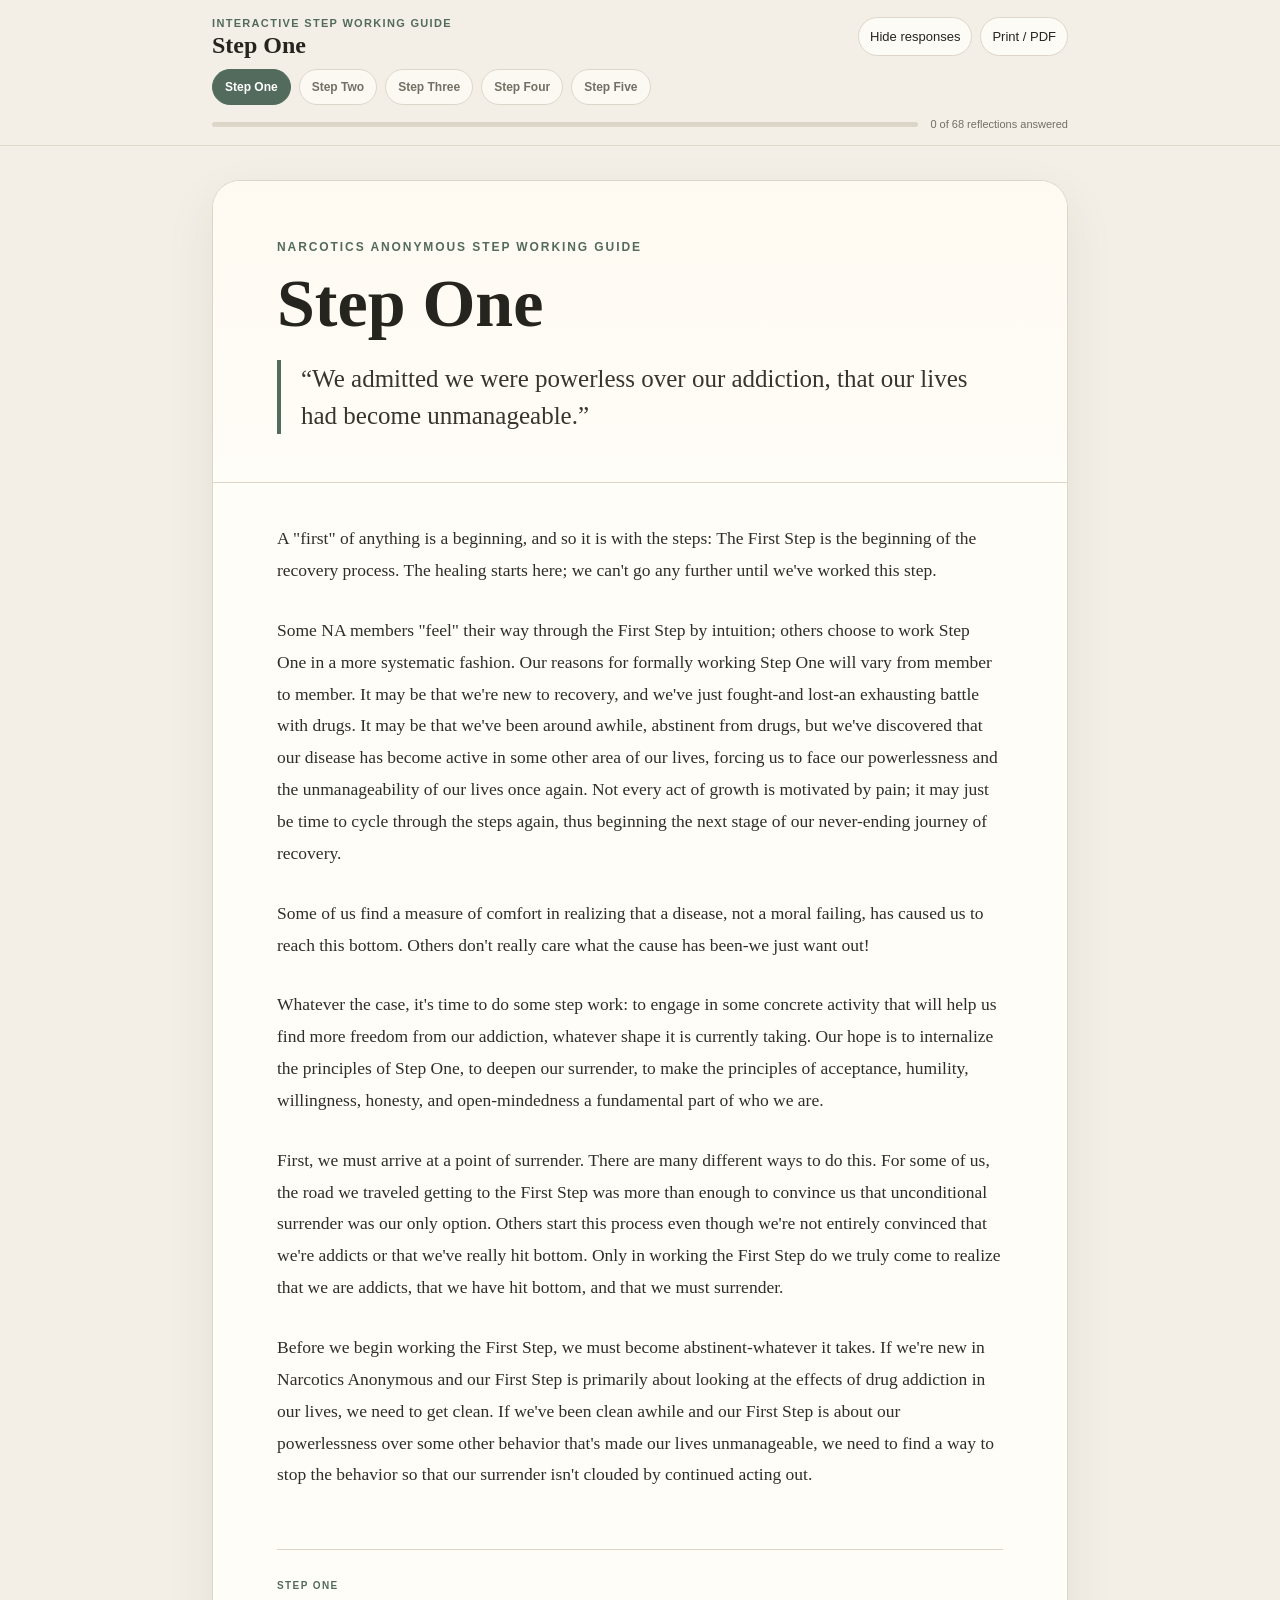
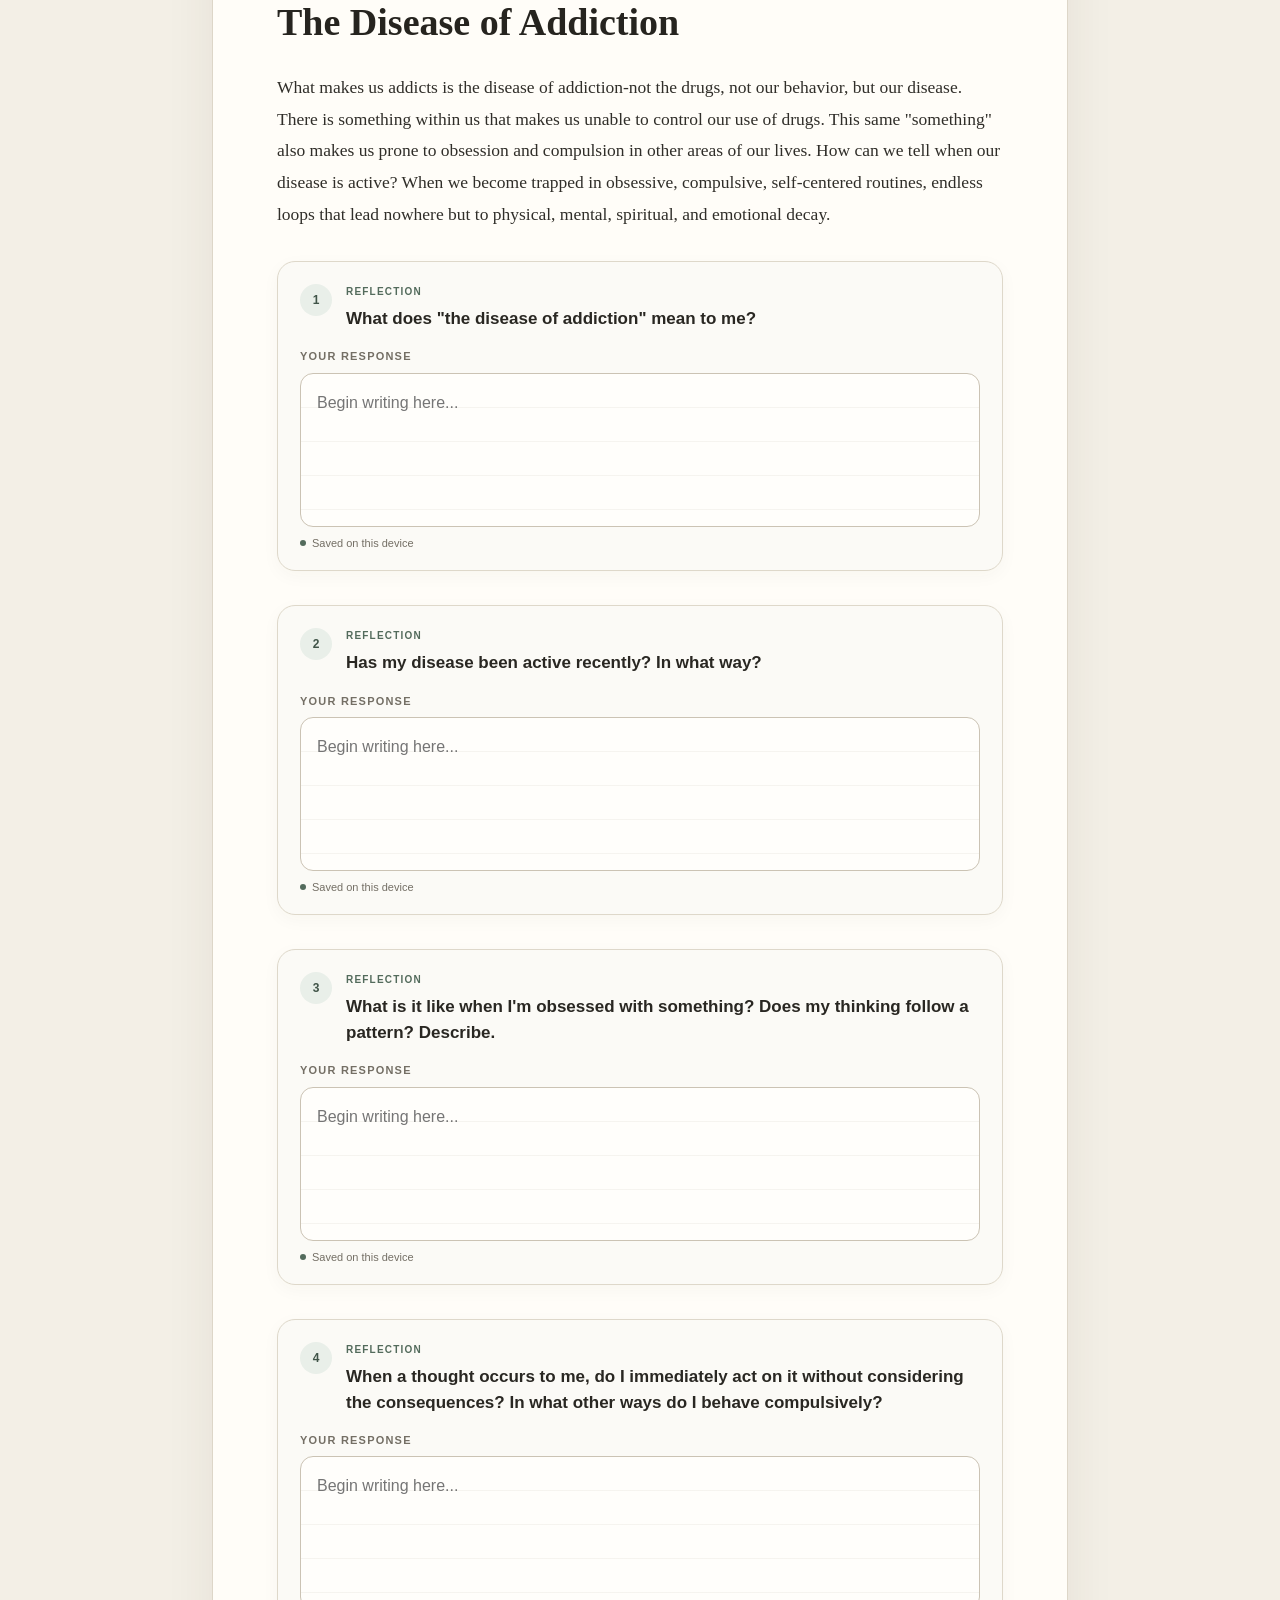
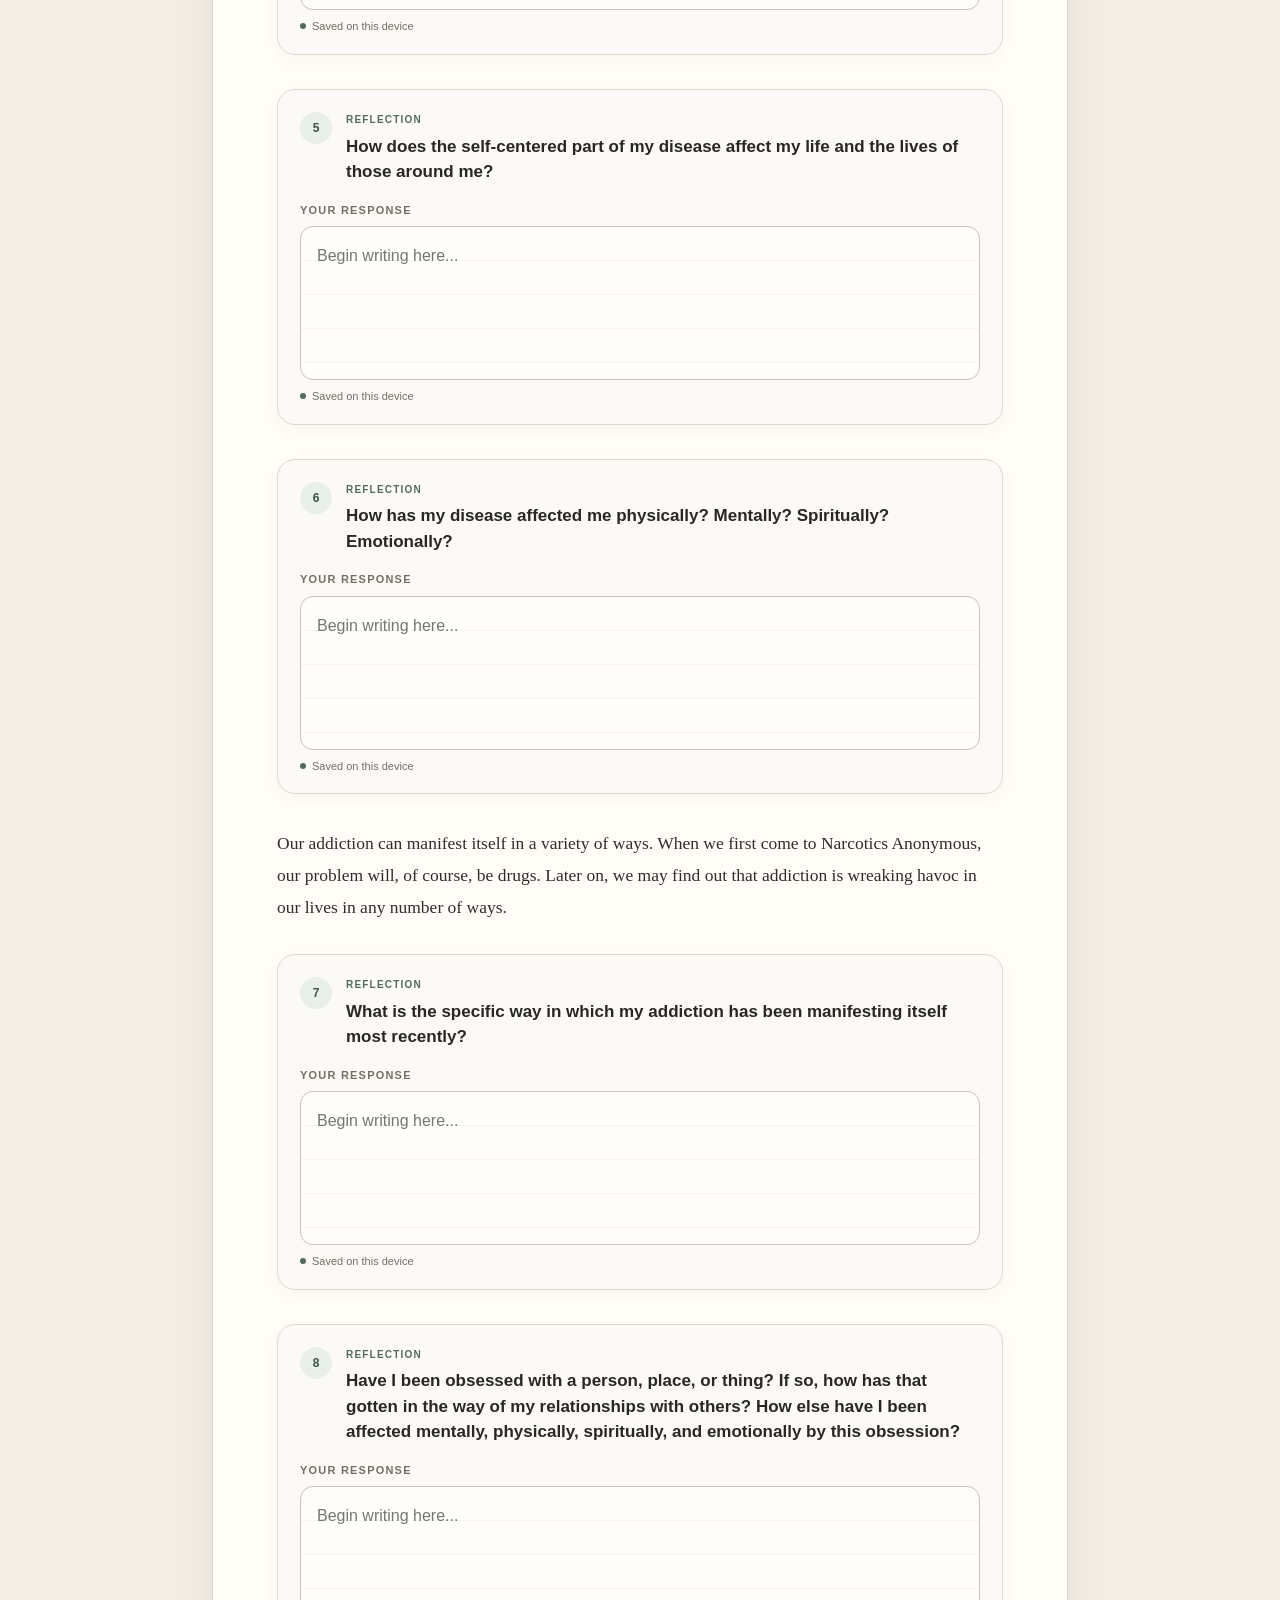
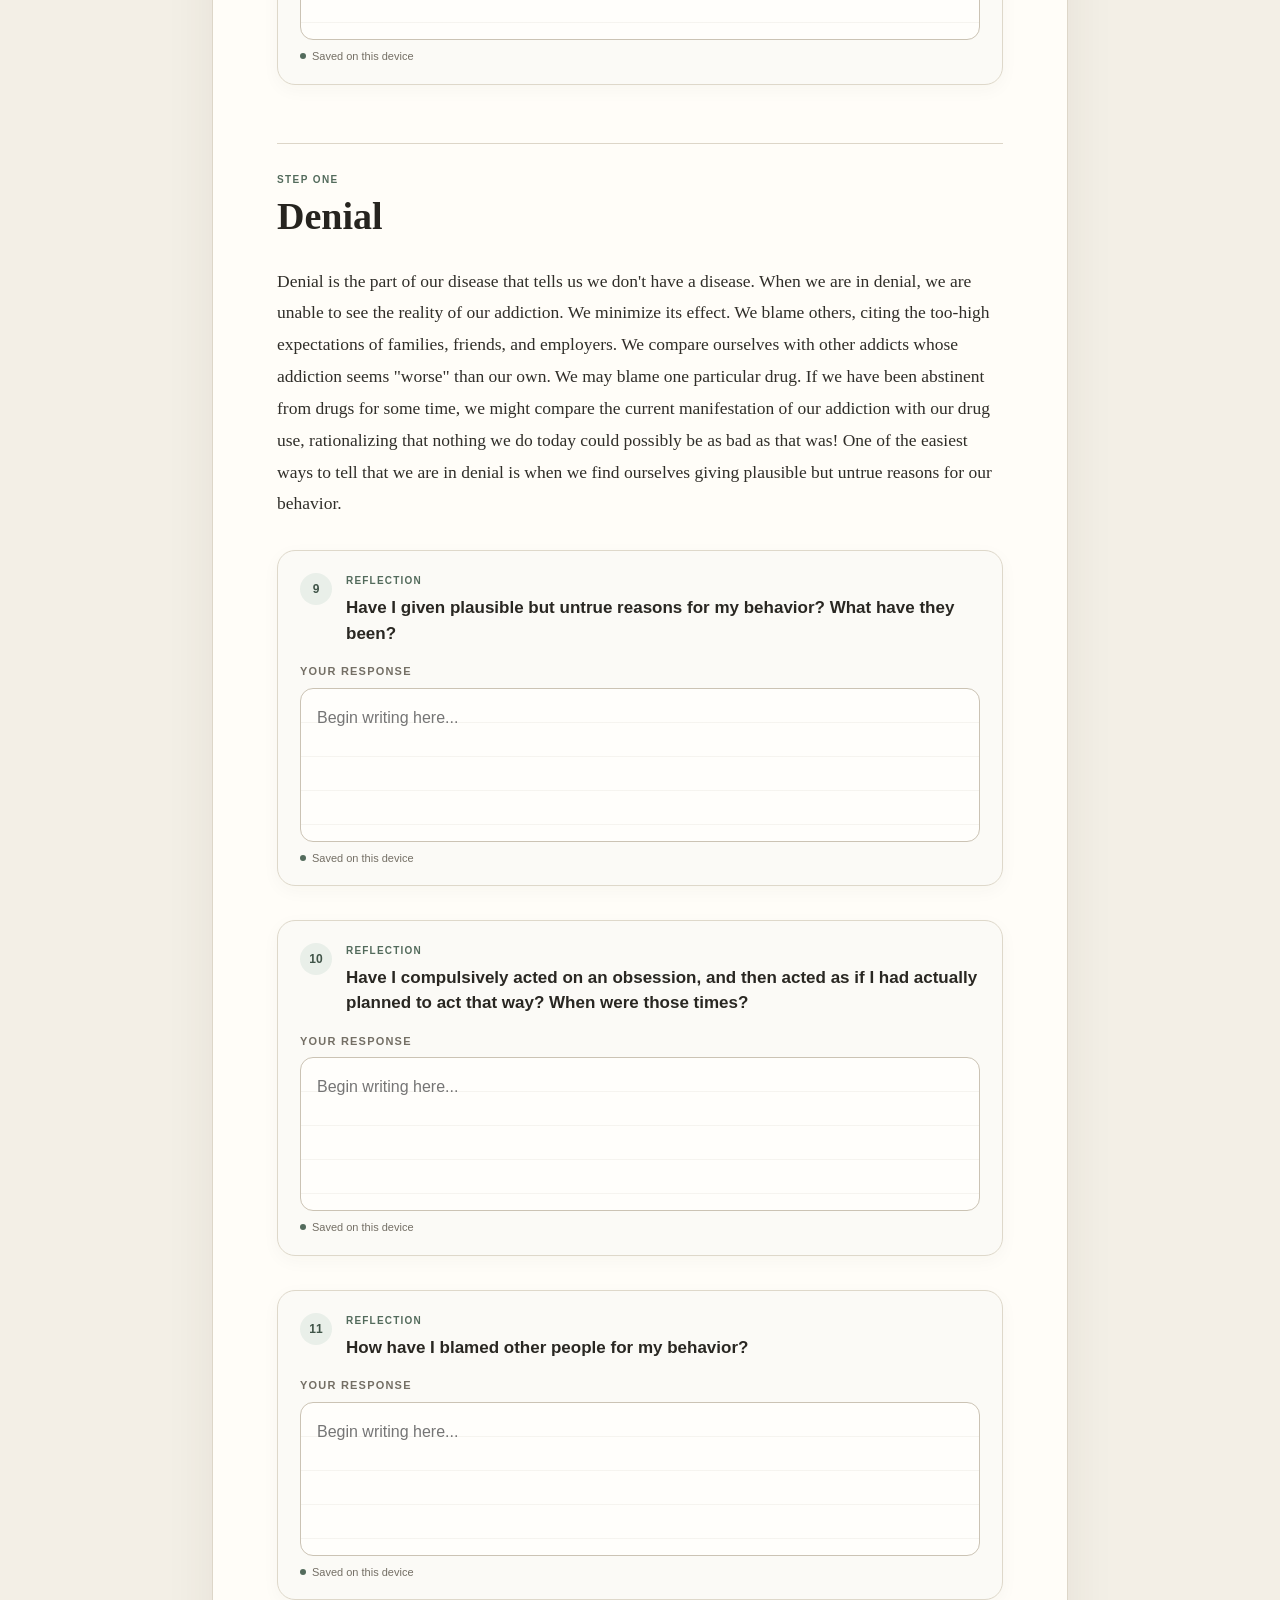
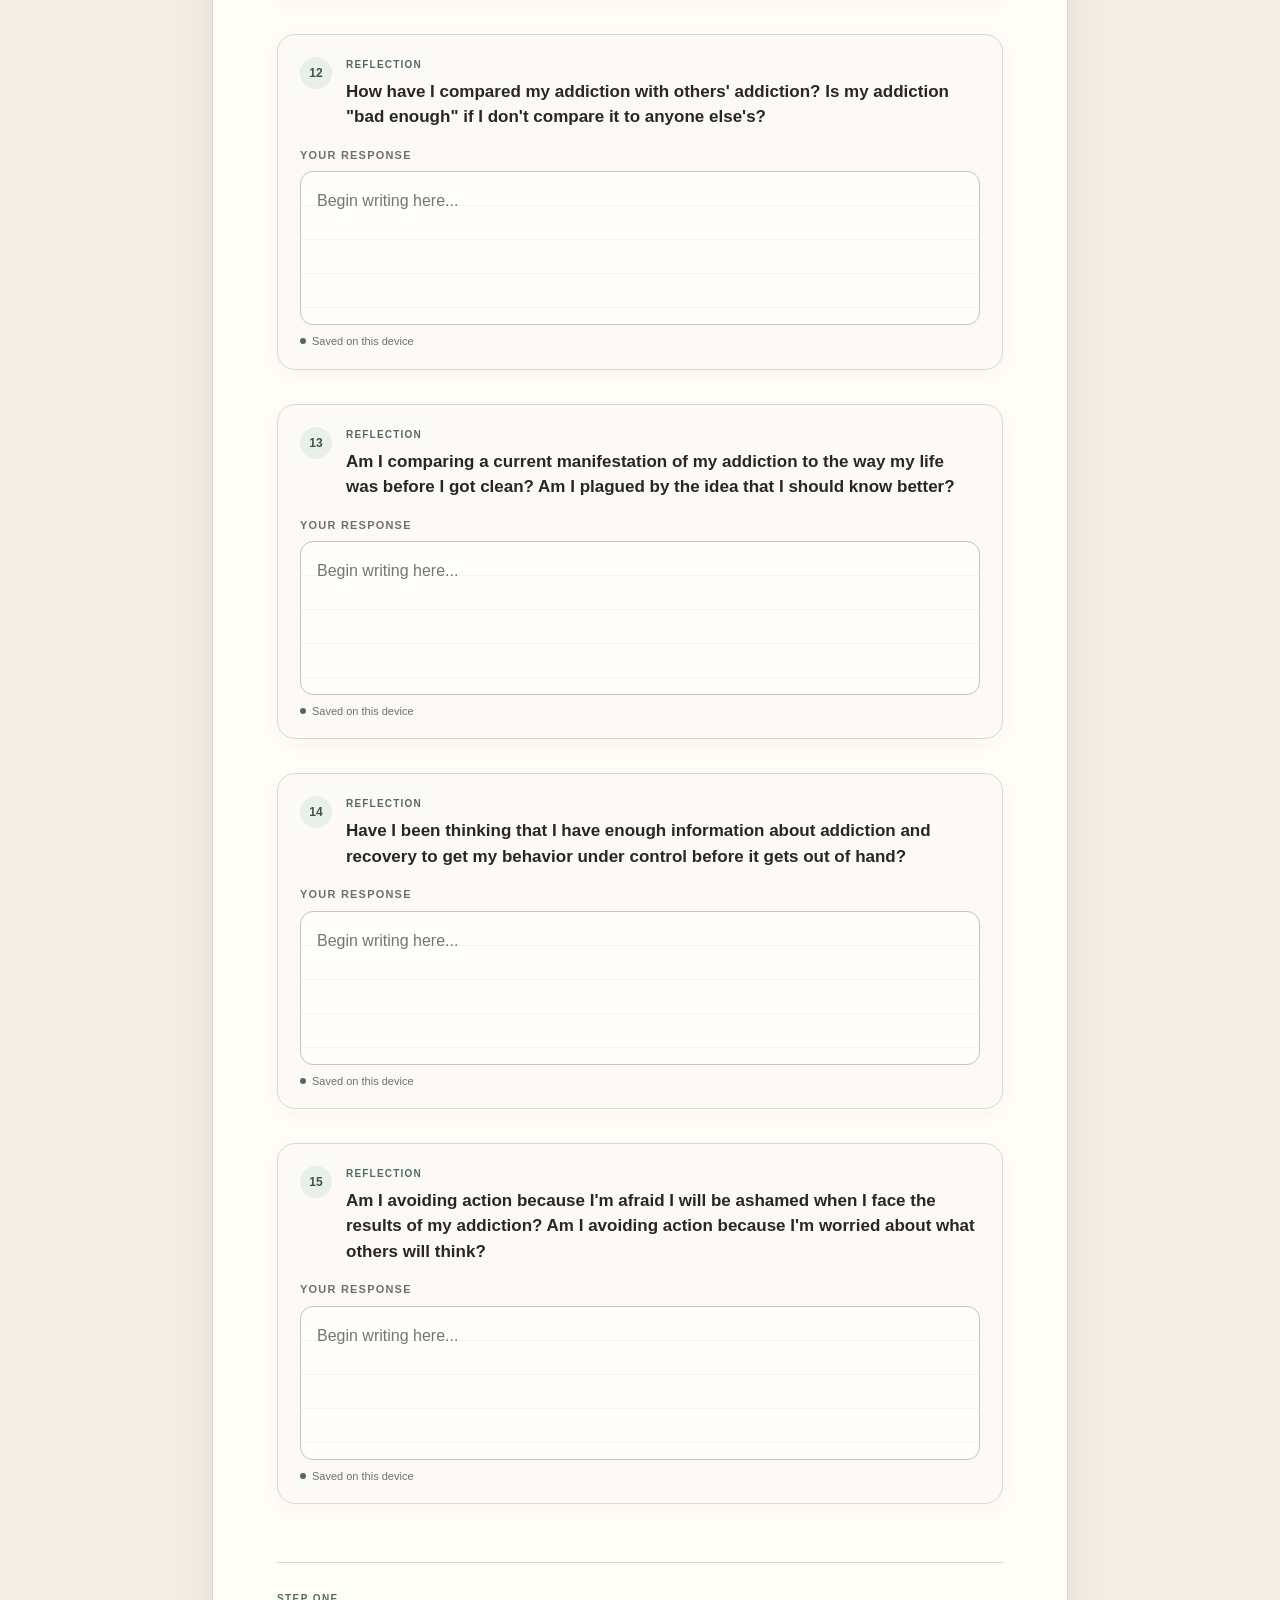
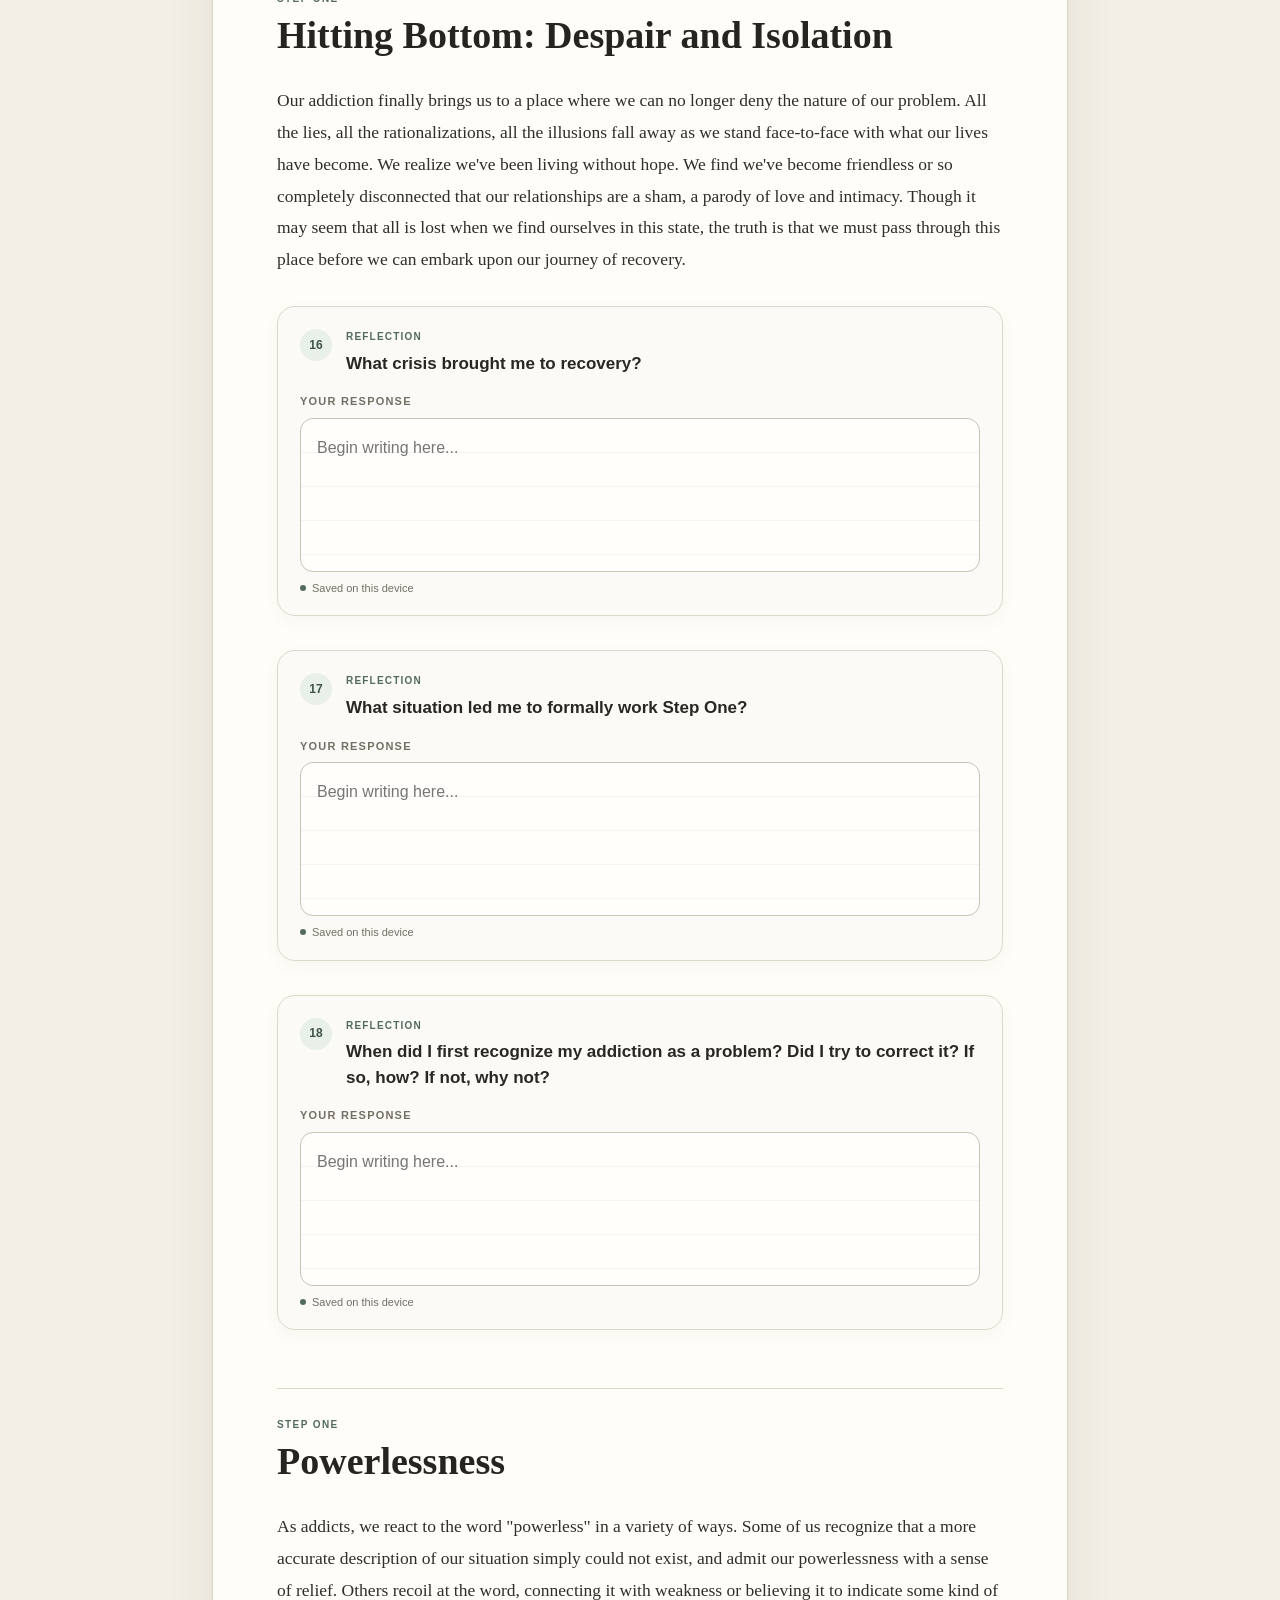
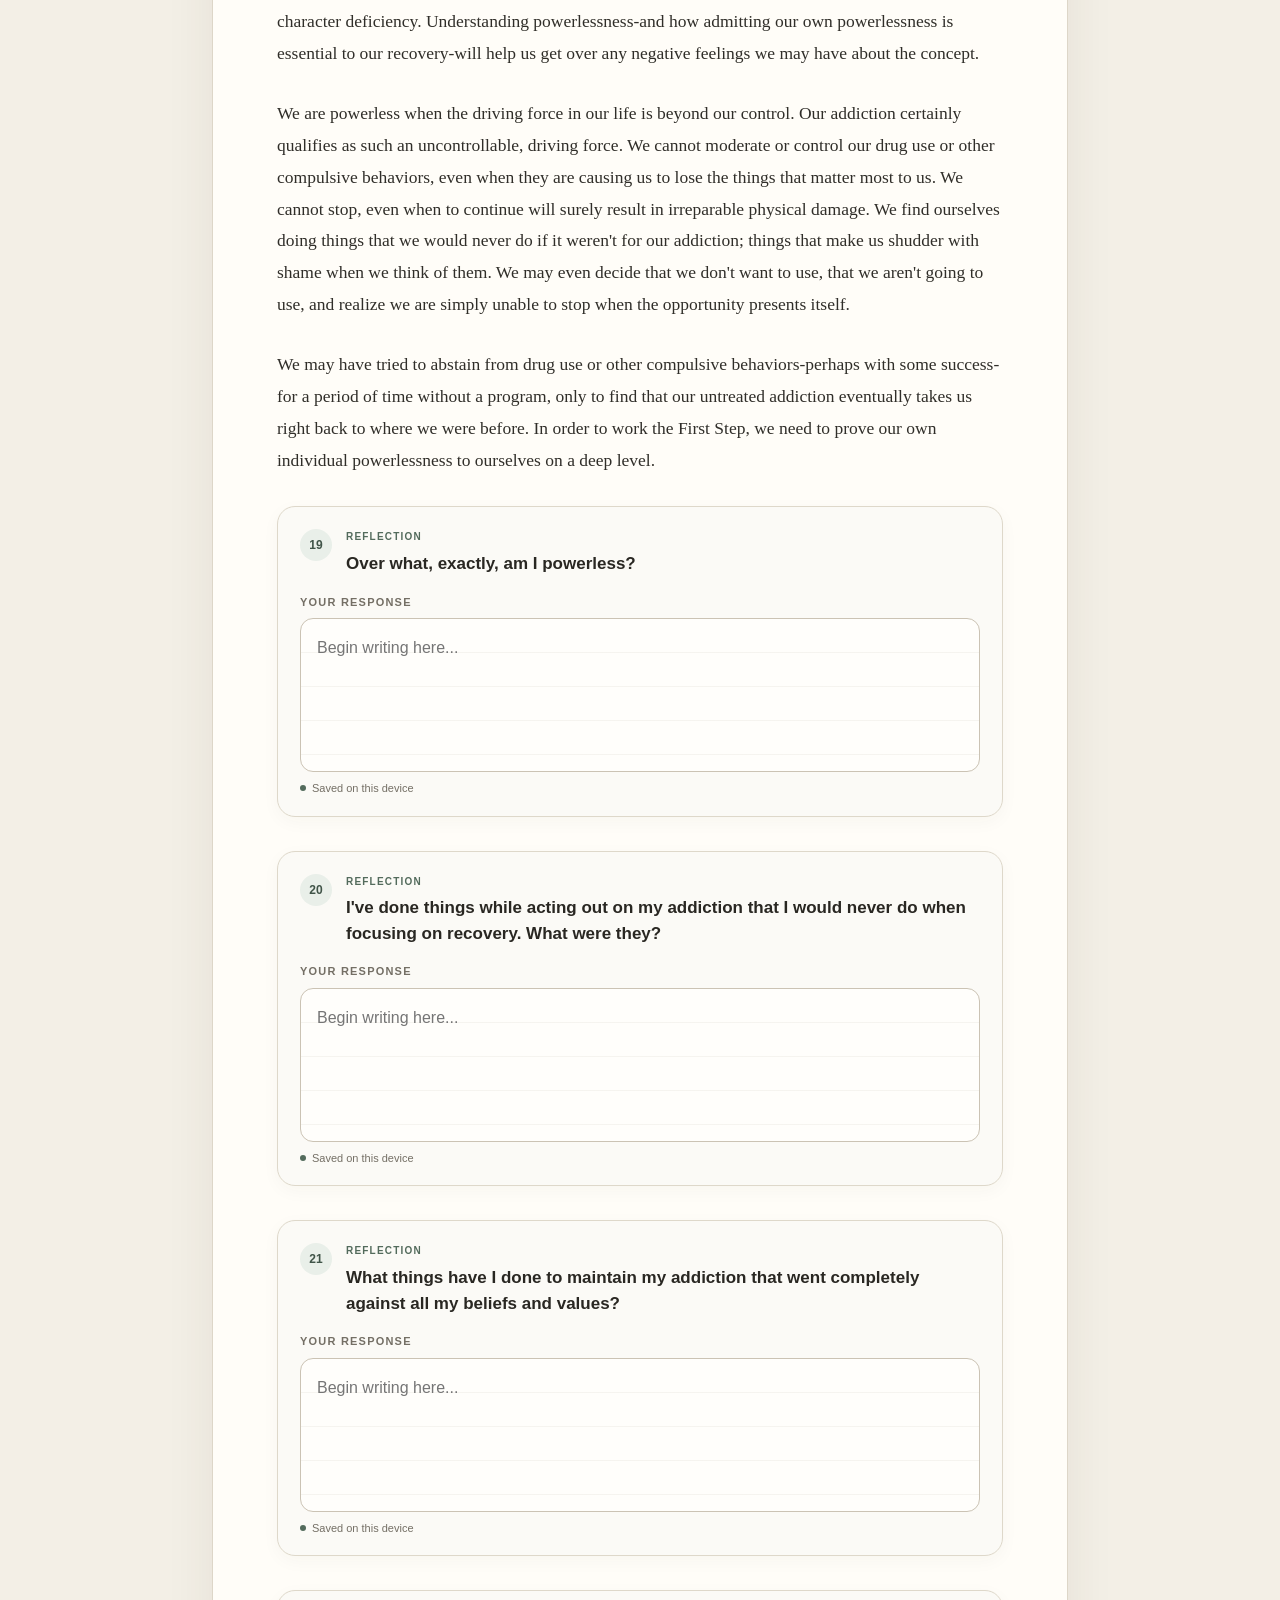
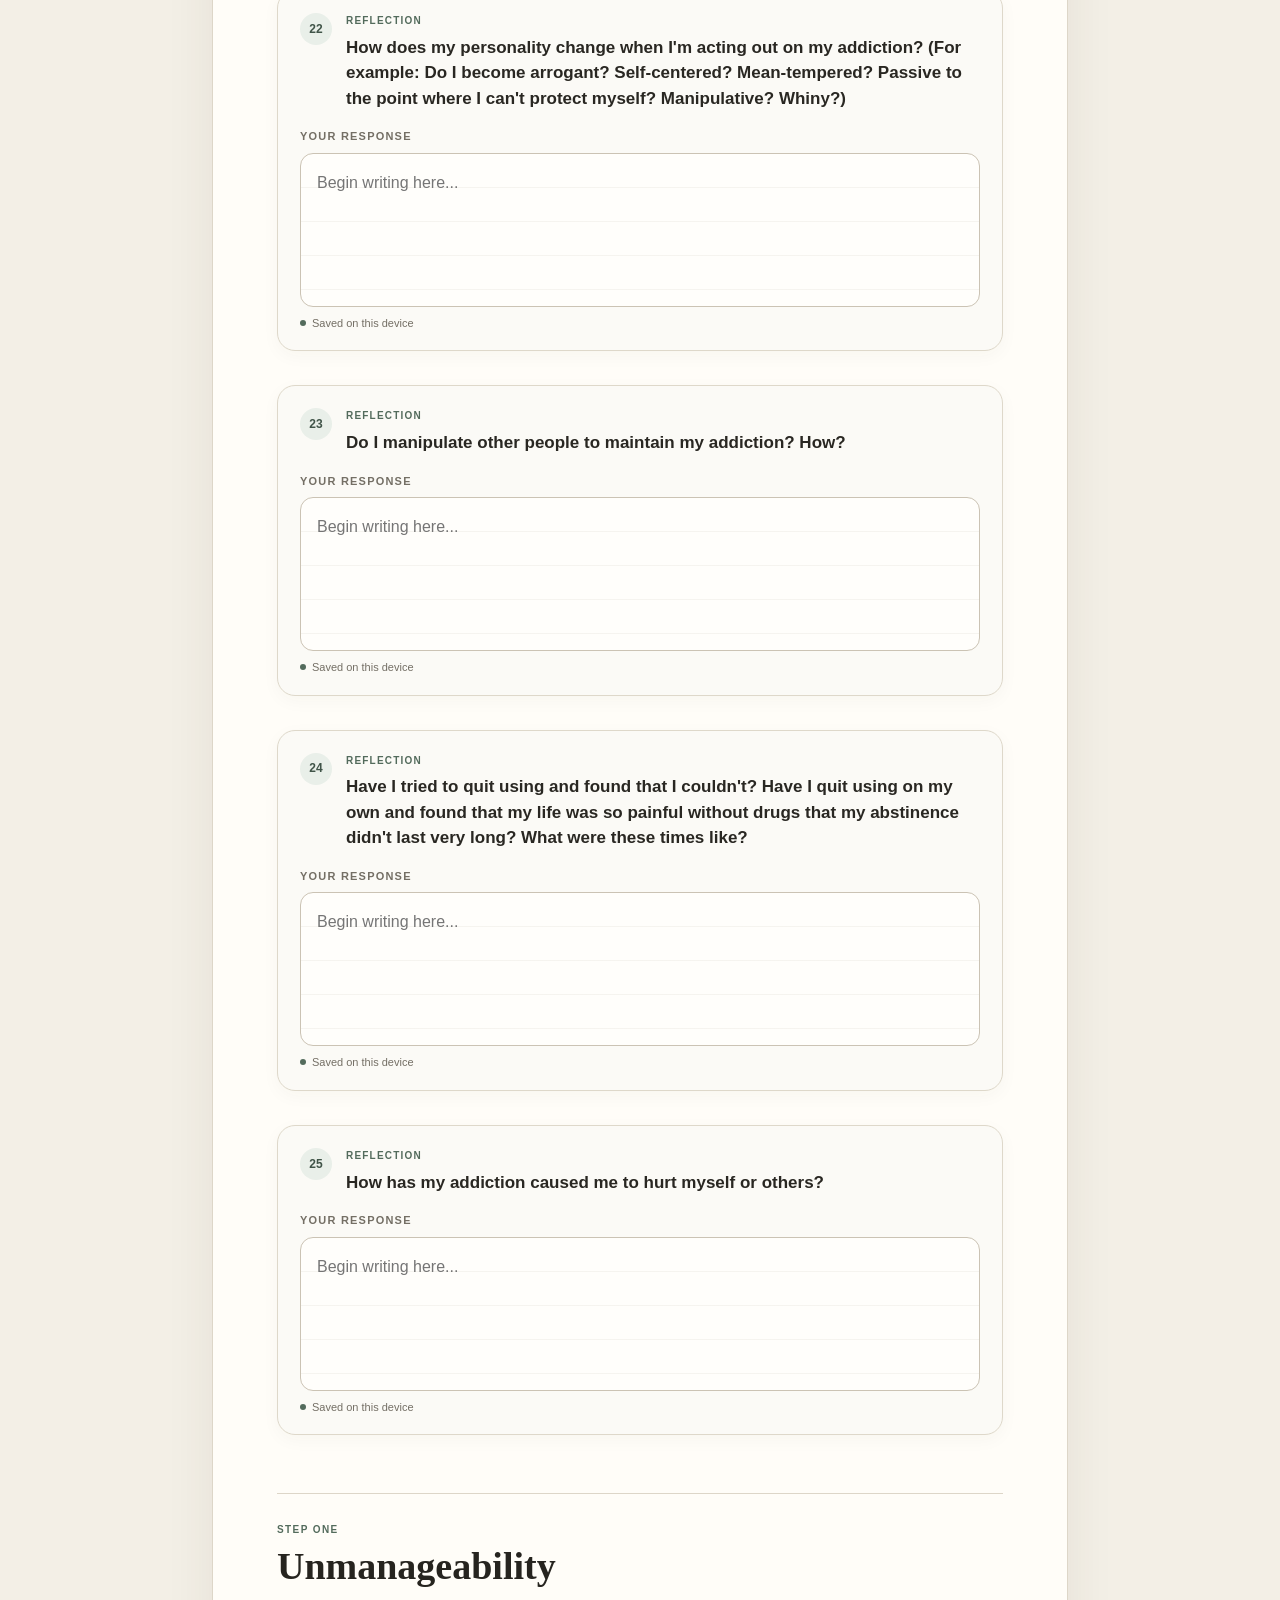
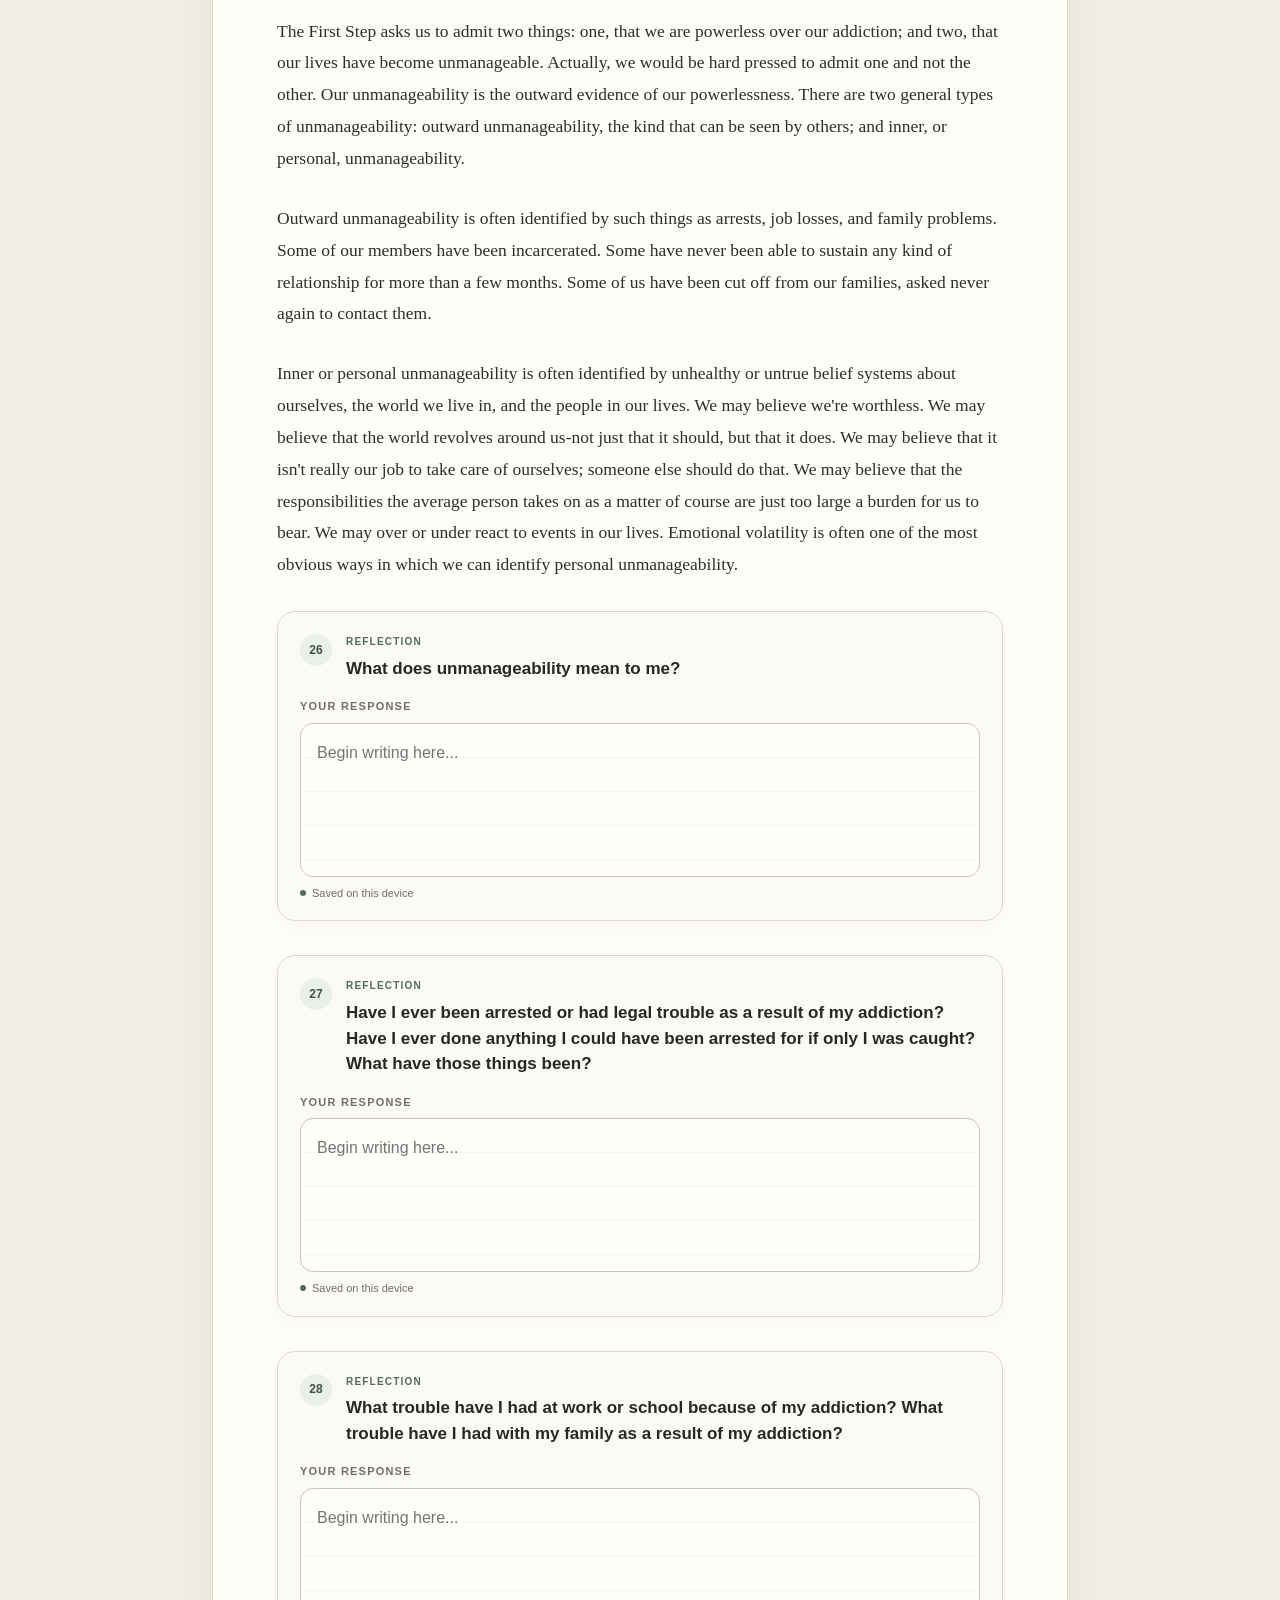
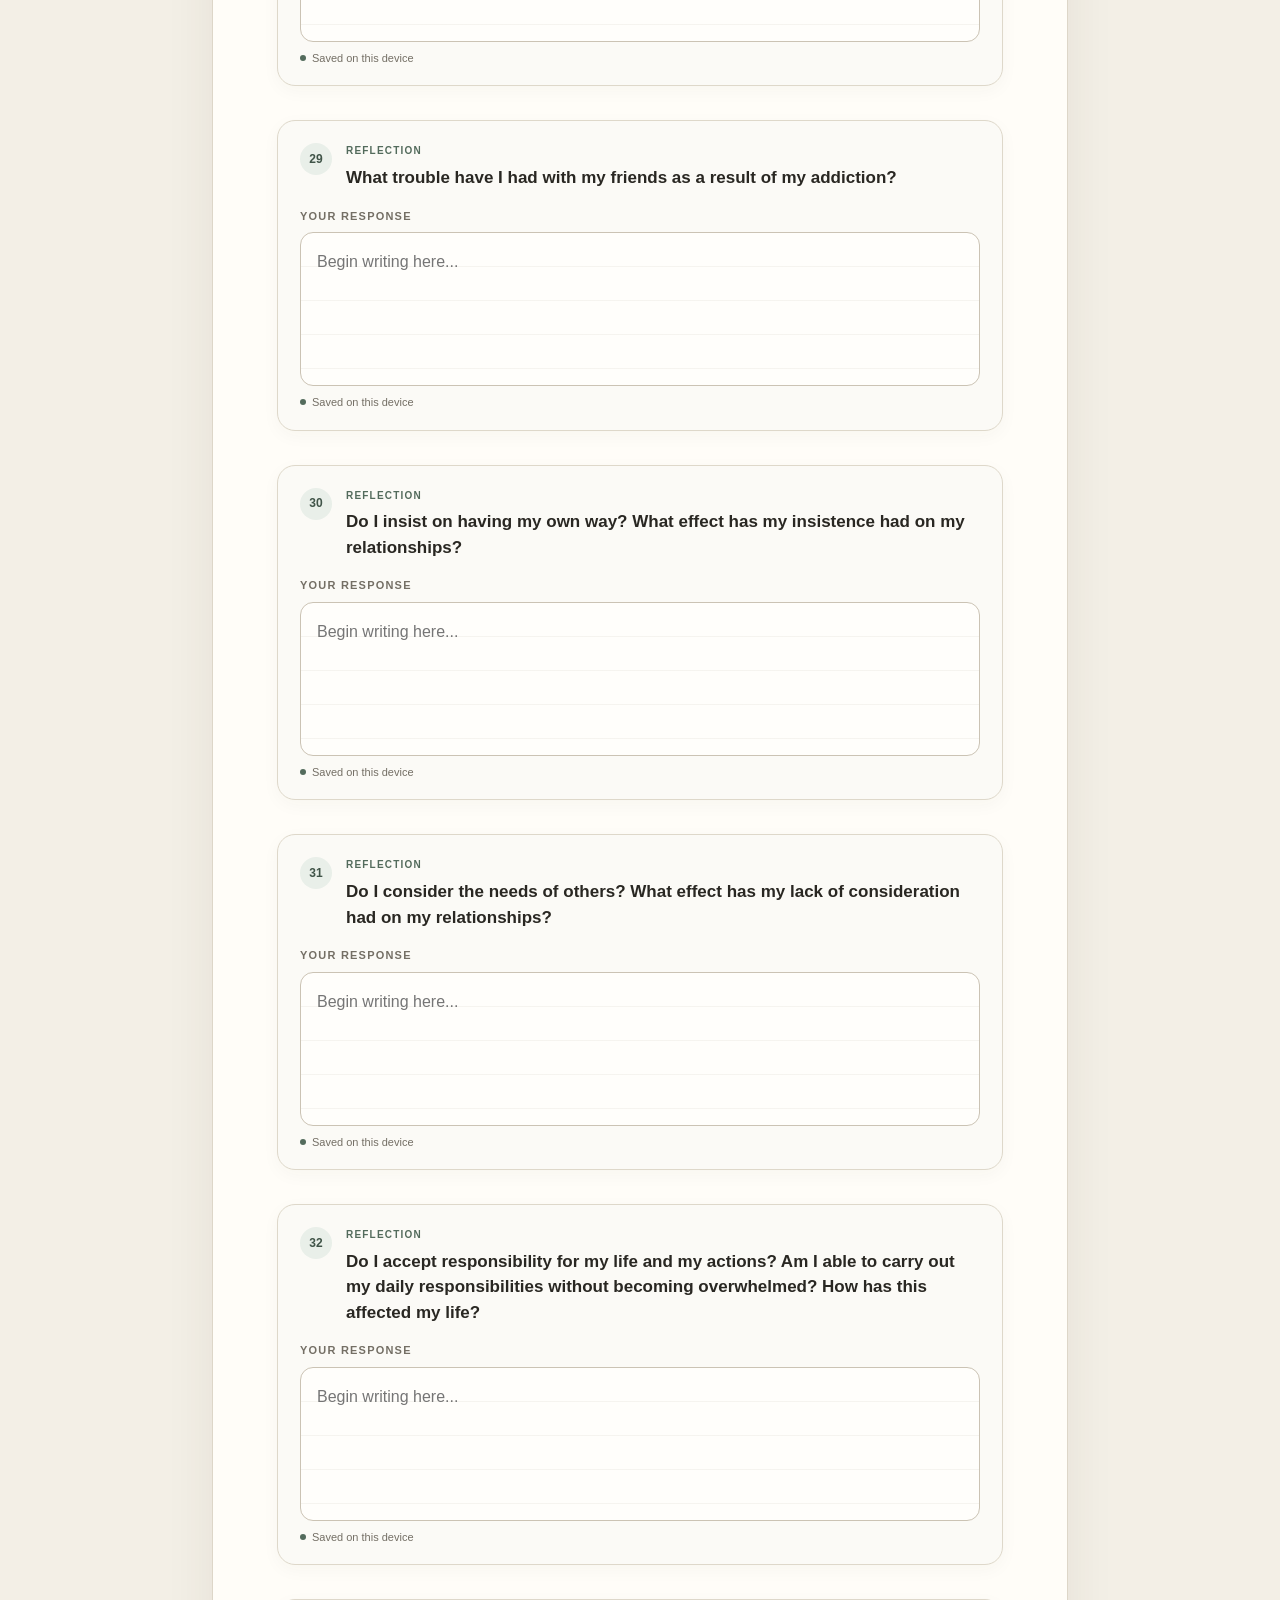
==== index.html @ c3b3e167 "Add navigation for Steps Four and Five" ====
<!doctype html>
<html lang="en">
<head>
  <meta charset="utf-8">
  <meta name="viewport" content="width=device-width,initial-scale=1,viewport-fit=cover">
  <meta name="theme-color" content="#f5f1e8">
  <title>Step Working Guide</title>
  <link rel="stylesheet" href="styles.css">
</head>
<body>
  <header class="topbar">
    <div class="topbar-inner">
      <div>
        <div class="kicker">Interactive Step Working Guide</div>
        <div id="brandStep" class="brand">Step One</div>
      </div>
      <div class="top-actions">
        <button id="privacyBtn" class="ghost-btn" type="button">Hide responses</button>
        <button id="printBtn" class="ghost-btn" type="button">Print / PDF</button>
      </div>
    </div>
    <nav class="step-nav" aria-label="Step navigation">
      <button class="step-tab active" type="button" data-step="1">Step One</button>
      <button class="step-tab" type="button" data-step="2">Step Two</button>
      <button class="step-tab" type="button" data-step="3">Step Three</button>
      <button class="step-tab" type="button" data-step="4">Step Four</button>
      <button class="step-tab" type="button" data-step="5">Step Five</button>
    </nav>
    <div class="progress-shell" aria-label="Step progress">
      <div class="progress-bar"><div id="progressFill"></div></div>
      <div id="progressText" class="progress-text">0 of 0 reflections answered</div>
    </div>
  </header>

  <main class="page-shell">
    <article id="workbook" class="workbook" aria-live="polite"></article>
  </main>

  <footer class="footer">
    <span>Responses save automatically on this device.</span>
    <button id="clearBtn" type="button" class="text-btn">Clear saved responses for this step</button>
  </footer>

  <script src="data/step-1.js"></script>
  <script src="data/step-2.js"></script>
  <script src="data/step-3.js"></script>
  <script src="data/step-4.js"></script>
  <script src="data/step-5.js"></script>
  <script src="app.js"></script>
</body>
</html>
---- styles.css ----
:root{
  --bg:#f3efe6;
  --paper:#fffdf8;
  --paper-strong:#fffaf1;
  --ink:#26241f;
  --muted:#746f65;
  --sage:#536b5c;
  --sage-deep:#405448;
  --sage-soft:#e9efe9;
  --rule:#ddd6c8;
  --rule-soft:#ebe5d9;
  --shadow:0 18px 50px rgba(61,53,40,.08);
  --radius:20px;
}
*{box-sizing:border-box}
html{scroll-behavior:smooth}
body{margin:0;background:var(--bg);color:var(--ink);font-family:Inter,ui-sans-serif,-apple-system,BlinkMacSystemFont,"Segoe UI",sans-serif;line-height:1.68}
button,textarea{font:inherit}
button{cursor:pointer}
.topbar{position:sticky;top:0;z-index:40;background:rgba(243,239,230,.94);backdrop-filter:blur(18px);border-bottom:1px solid rgba(221,214,200,.9)}
.topbar-inner{max-width:900px;margin:auto;padding:14px 22px 10px;display:flex;align-items:center;justify-content:space-between;gap:20px}
.kicker{text-transform:uppercase;letter-spacing:.12em;color:var(--sage);font-size:11px;font-weight:800}
.brand{font-family:Georgia,"Times New Roman",serif;font-size:24px;font-weight:700;line-height:1.1}
.top-actions{display:flex;gap:8px;flex-wrap:wrap;justify-content:flex-end}
.ghost-btn{border:1px solid var(--rule);background:rgba(255,253,248,.86);padding:8px 11px;border-radius:999px;color:var(--ink);font-size:13px}
.ghost-btn:hover{border-color:var(--sage);color:var(--sage-deep)}
.step-nav{max-width:900px;margin:auto;padding:0 22px 10px;display:flex;gap:8px;overflow-x:auto;scrollbar-width:none}
.step-nav::-webkit-scrollbar{display:none}
.step-tab{border:1px solid var(--rule);background:rgba(255,253,248,.7);color:var(--muted);padding:7px 12px;border-radius:999px;font-size:12px;font-weight:700;white-space:nowrap}
.step-tab.active{background:var(--sage);border-color:var(--sage);color:white}
.progress-shell{max-width:900px;margin:auto;padding:0 22px 12px;display:grid;grid-template-columns:1fr auto;gap:12px;align-items:center}
.progress-bar{height:5px;background:#dcd6c9;border-radius:999px;overflow:hidden}
.progress-bar>div{height:100%;width:0;background:var(--sage);transition:width .2s ease}
.progress-text{font-size:11px;color:var(--muted);white-space:nowrap}
.page-shell{max-width:900px;margin:0 auto;padding:34px 22px 100px}
.workbook{background:var(--paper);border:1px solid var(--rule);border-radius:28px;box-shadow:var(--shadow);overflow:hidden}
.step-hero{padding:56px clamp(24px,7vw,64px) 48px;background:linear-gradient(180deg,var(--paper-strong),var(--paper));border-bottom:1px solid var(--rule)}
.step-label{font-size:12px;letter-spacing:.16em;text-transform:uppercase;color:var(--sage);font-weight:800;margin-bottom:12px}
.step-title{font-family:Georgia,"Times New Roman",serif;font-size:clamp(42px,8vw,68px);line-height:.98;margin:0 0 24px}
.step-quote{font-family:Georgia,"Times New Roman",serif;font-size:clamp(19px,3vw,25px);line-height:1.48;max-width:720px;margin:0;border-left:4px solid var(--sage);padding-left:20px;color:#38352f}
.content{padding:12px clamp(24px,7vw,64px) 64px}
.reading{font-family:Georgia,"Times New Roman",serif;font-size:17.5px;line-height:1.82;margin:28px 0;color:#302e29}
.section-heading{margin:58px 0 22px;padding-top:28px;border-top:1px solid var(--rule)}
.section-heading .section-eyebrow{text-transform:uppercase;letter-spacing:.14em;font-size:10px;font-weight:800;color:var(--sage);margin-bottom:7px}
.section-heading h2{font-family:Georgia,"Times New Roman",serif;font-size:clamp(28px,5vw,38px);line-height:1.1;margin:0}
.reflection{margin:30px 0 34px;background:#fbfaf6;border:1px solid #ded8ca;border-radius:18px;padding:22px 22px 18px;box-shadow:0 5px 18px rgba(61,53,40,.035)}
.reflection-top{display:flex;align-items:flex-start;gap:14px}
.reflection-number{flex:0 0 32px;width:32px;height:32px;border-radius:50%;background:var(--sage-soft);color:var(--sage-deep);display:grid;place-items:center;font-size:12px;font-weight:800}
.reflection-label{text-transform:uppercase;letter-spacing:.12em;font-size:10px;color:var(--sage);font-weight:800;margin-bottom:5px}
.question{font-size:17px;font-weight:720;line-height:1.5;color:#292722}
.response-label{margin:16px 0 7px;font-size:11px;text-transform:uppercase;letter-spacing:.11em;color:var(--muted);font-weight:800}
textarea{display:block;width:100%;min-height:154px;border:1px solid #cbc3b4;border-radius:13px;padding:15px 16px;background-color:#fffefb;color:var(--ink);outline:none;resize:none;overflow:hidden;line-height:1.78;background-image:linear-gradient(to bottom,transparent 33px,rgba(138,129,112,.17) 34px);background-size:100% 34px}
textarea:focus{border-color:var(--sage);box-shadow:0 0 0 3px rgba(83,107,92,.10)}
.save-row{display:flex;justify-content:space-between;gap:12px;margin-top:7px;font-size:11px;color:var(--muted)}
.saved-dot::before{content:"";display:inline-block;width:6px;height:6px;border-radius:50%;background:var(--sage);margin-right:6px;vertical-align:1px}
.private textarea{color:transparent;text-shadow:0 0 10px rgba(38,36,31,.65);caret-color:var(--ink)}
.batch-end{margin:58px 0 6px;padding:22px 24px;border:1px solid #cfd9d1;border-radius:16px;background:var(--sage-soft);color:#33443a;font-size:14px;line-height:1.6}
.batch-end-label{text-transform:uppercase;letter-spacing:.13em;font-size:10px;font-weight:800;color:var(--sage-deep);margin-bottom:6px}
.footer{max-width:900px;margin:-72px auto 0;padding:0 22px 34px;color:var(--muted);font-size:12px;display:flex;justify-content:space-between;gap:14px}
.text-btn{border:0;background:transparent;padding:0;color:var(--sage-deep);text-decoration:underline;text-underline-offset:3px}
.source-ref{display:none}
@media(max-width:650px){
  .topbar-inner{padding:12px 14px 8px;align-items:flex-start}.brand{font-size:20px}.kicker{font-size:9px}.ghost-btn{font-size:11px;padding:7px 9px}.top-actions{gap:5px}
  .step-nav{padding:0 14px 9px}.step-tab{font-size:11px;padding:6px 10px}
  .progress-shell{padding:0 14px 9px;grid-template-columns:1fr}.progress-text{display:none}
  .page-shell{padding:18px 10px 88px}.workbook{border-radius:20px}.step-hero{padding:38px 22px 34px}.content{padding:8px 18px 48px}
  .reading{font-size:17px;margin:24px 0}.section-heading{margin-top:44px}.reflection{padding:18px 16px;margin:24px 0 28px}.reflection-top{gap:10px}.question{font-size:16px}textarea{min-height:170px}.batch-end{margin-top:42px;padding:18px}
  .footer{padding:0 14px 24px;display:block}.footer .text-btn{display:block;margin-top:8px}
}
@media print{
  body{background:#fff}.topbar,.footer{display:none}.page-shell{padding:0;max-width:none}.workbook{border:0;box-shadow:none;border-radius:0}.step-hero{break-after:avoid}.reflection{break-inside:avoid;box-shadow:none}.batch-end{display:none}textarea{min-height:200px;color:transparent;border-radius:0;background-image:repeating-linear-gradient(to bottom,transparent,transparent 33px,#d7d2c8 34px)}
}
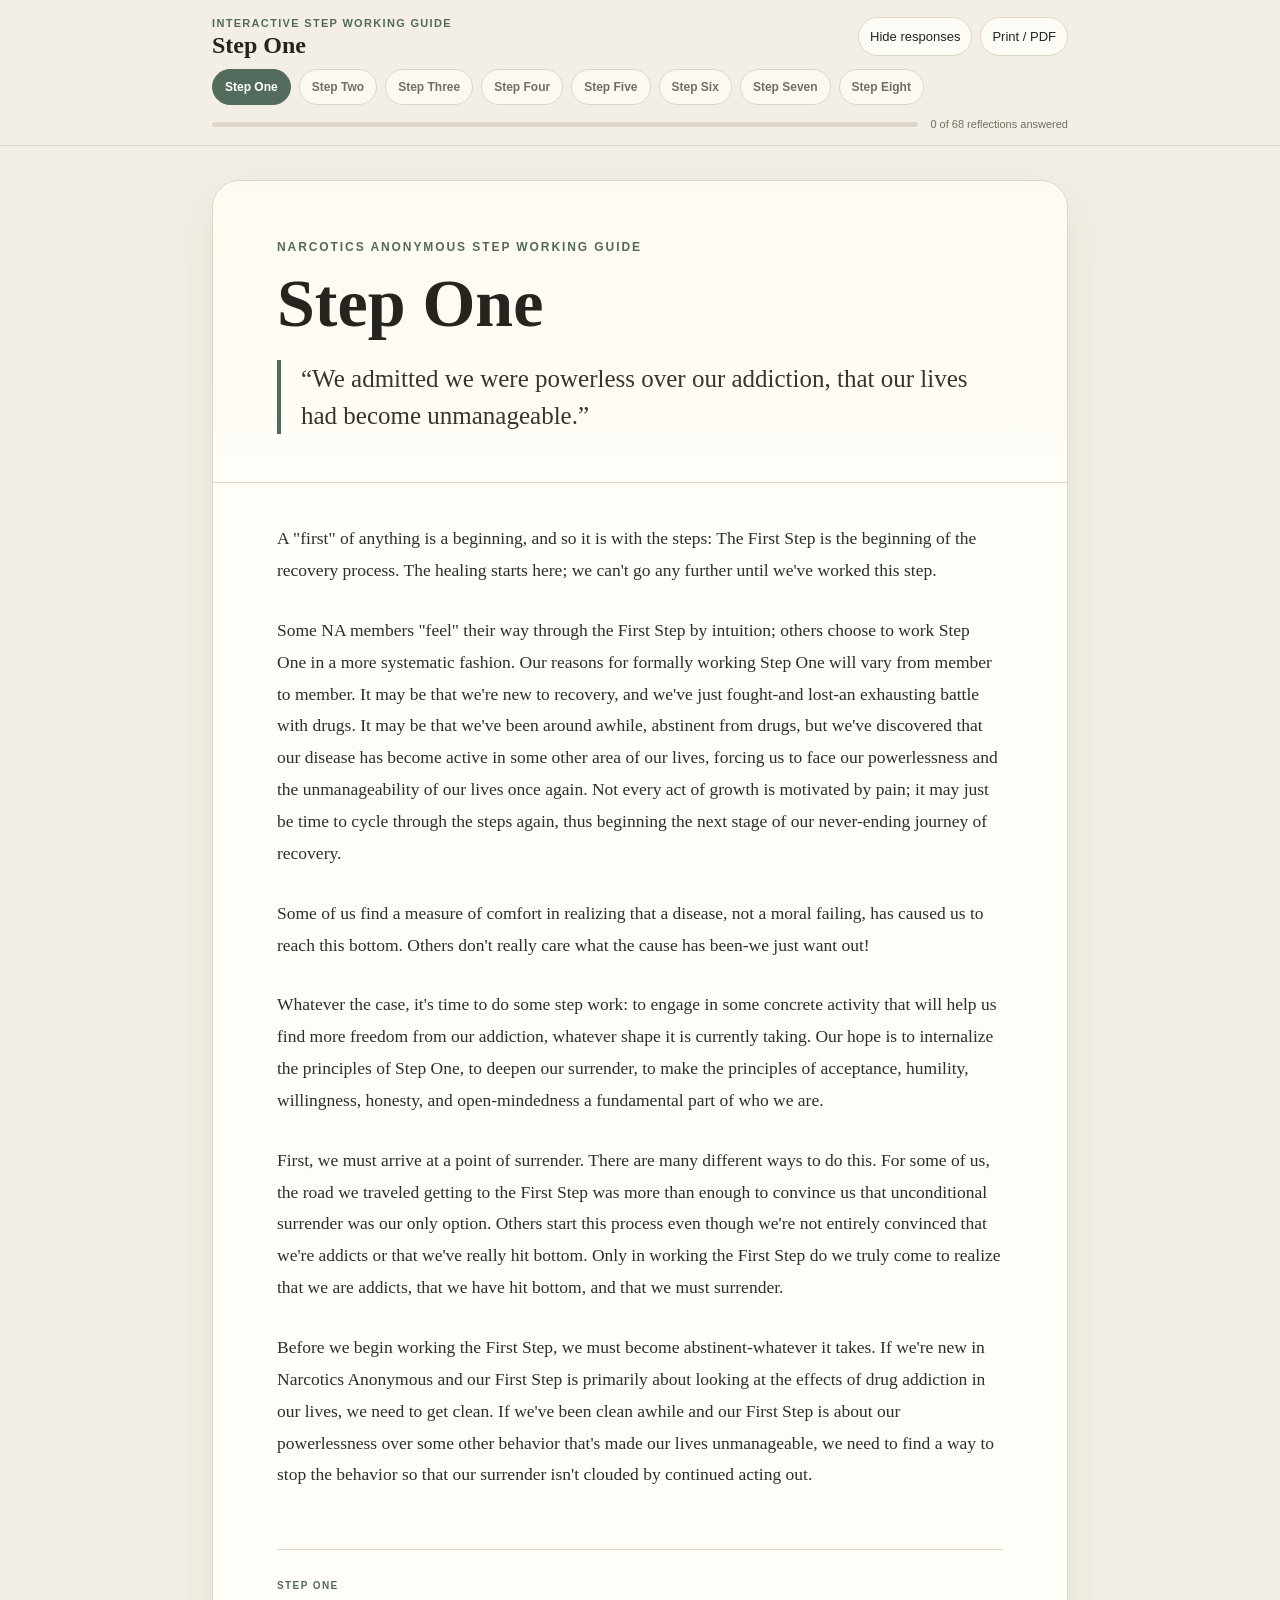
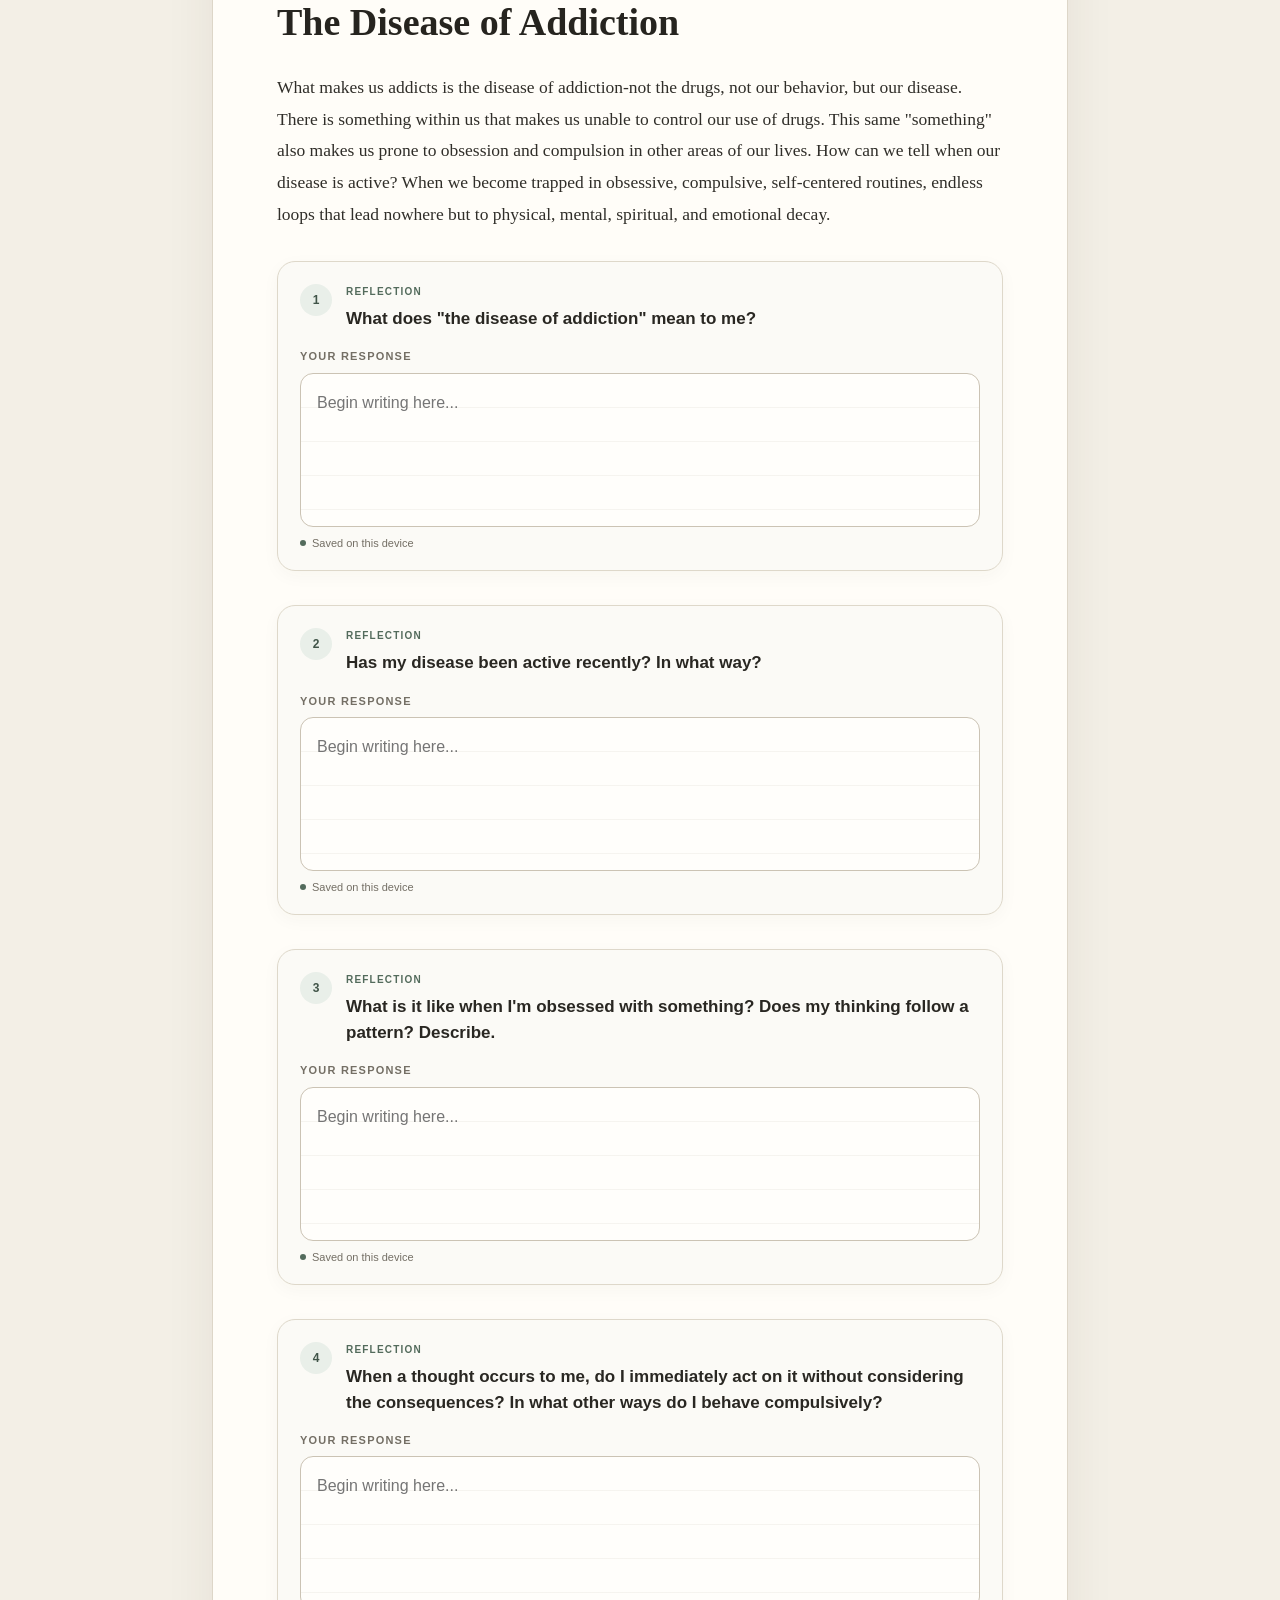
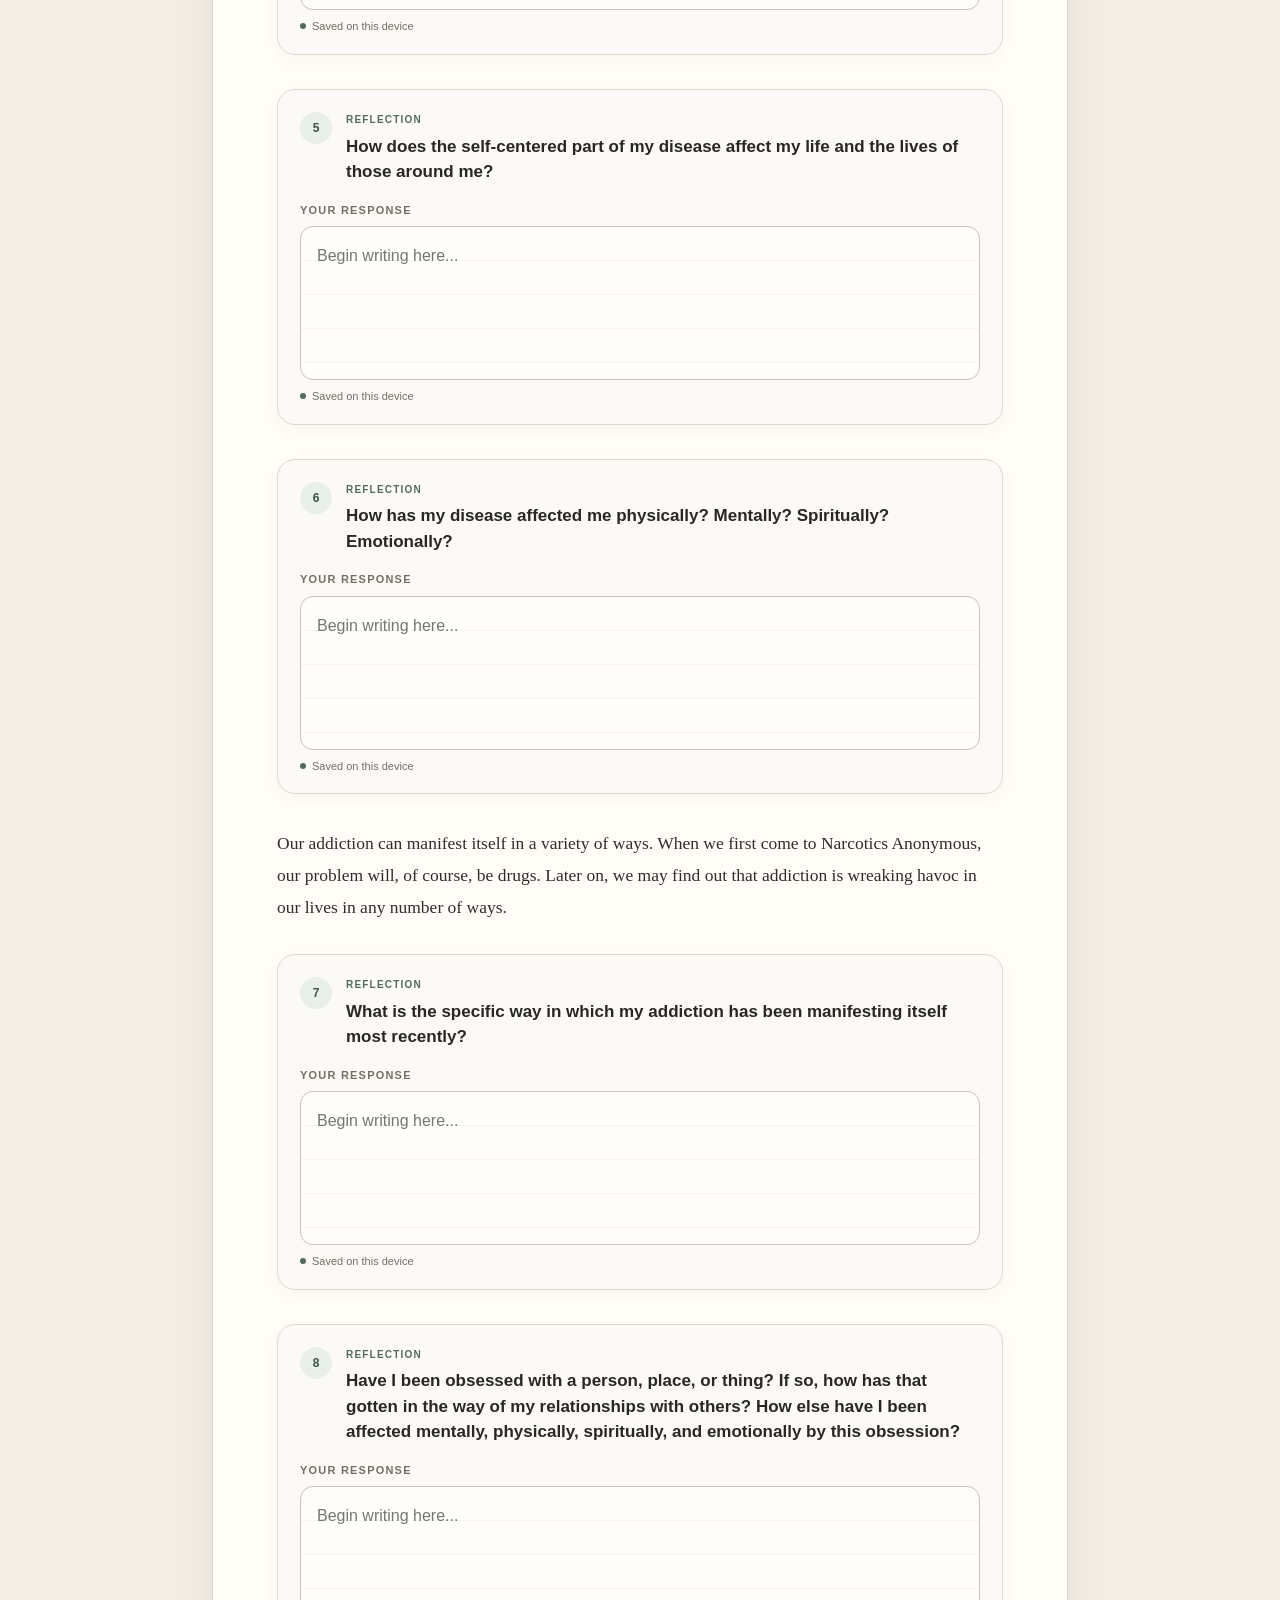
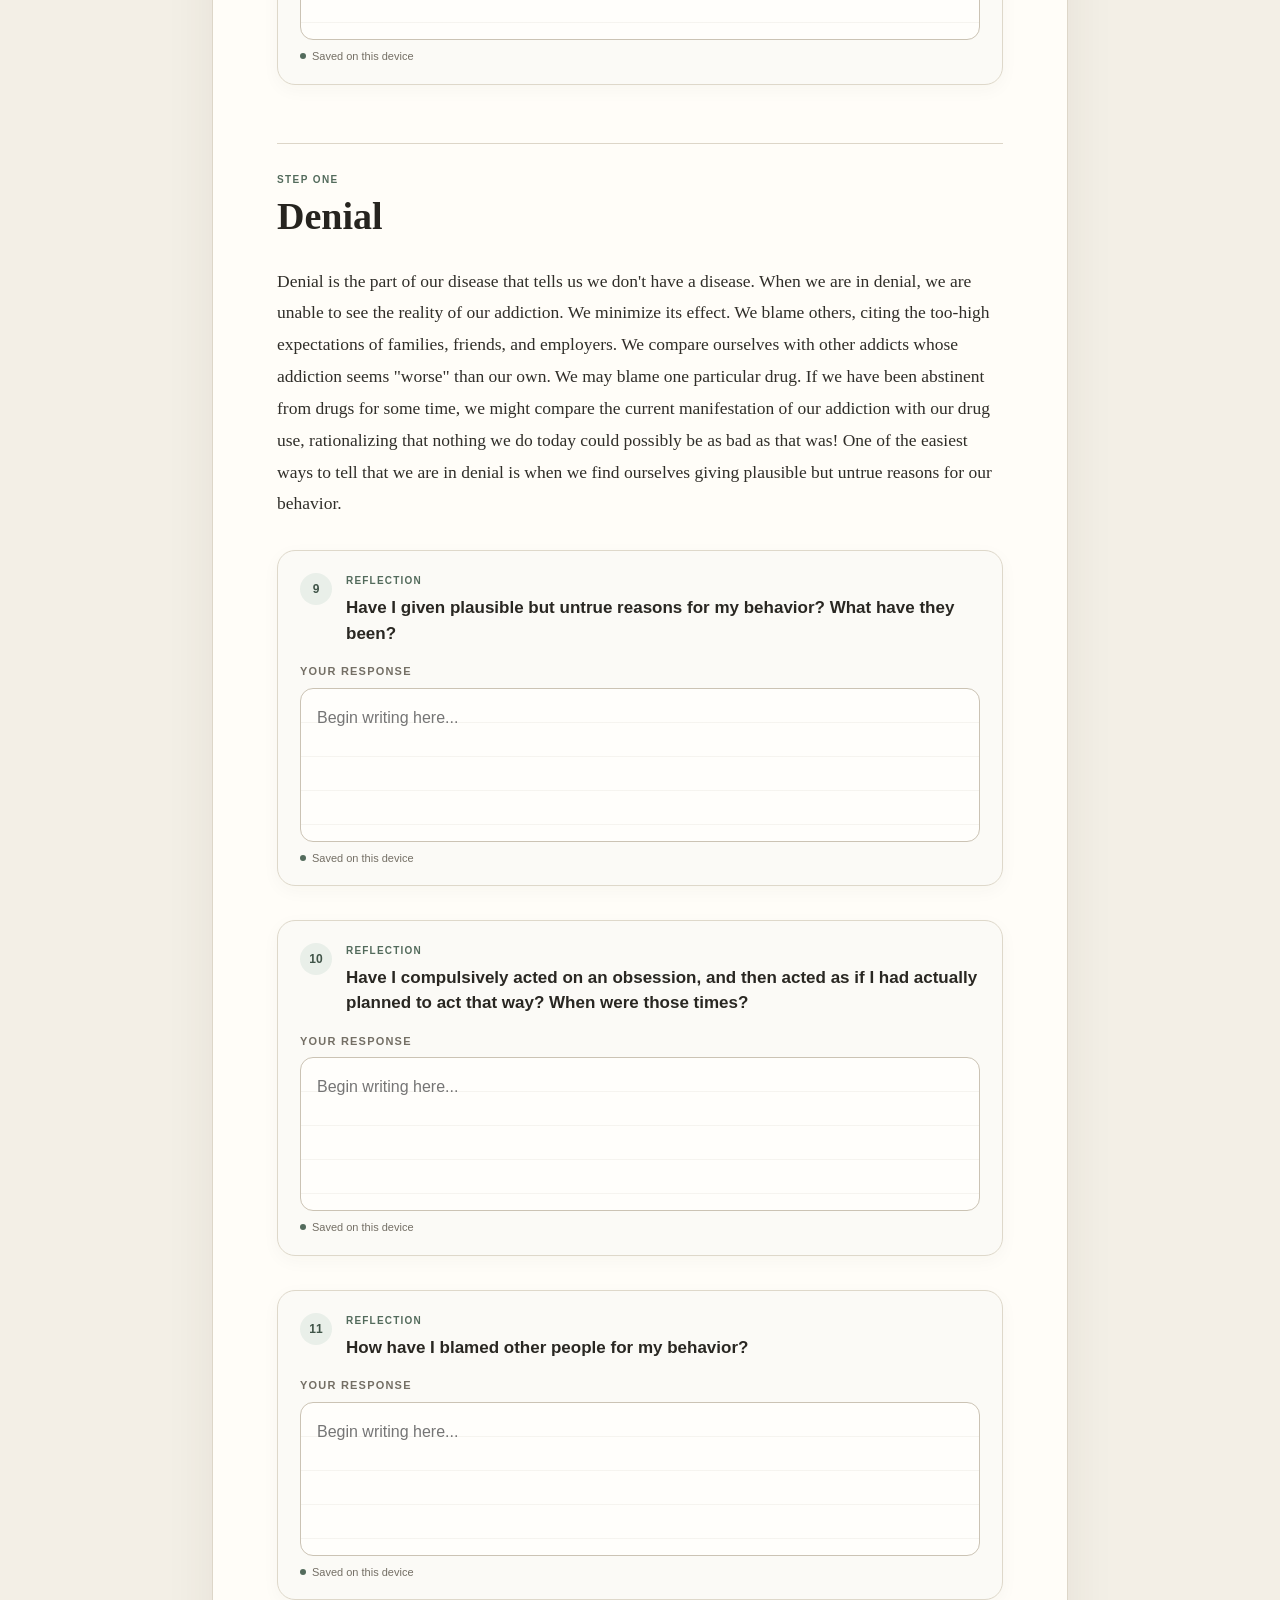
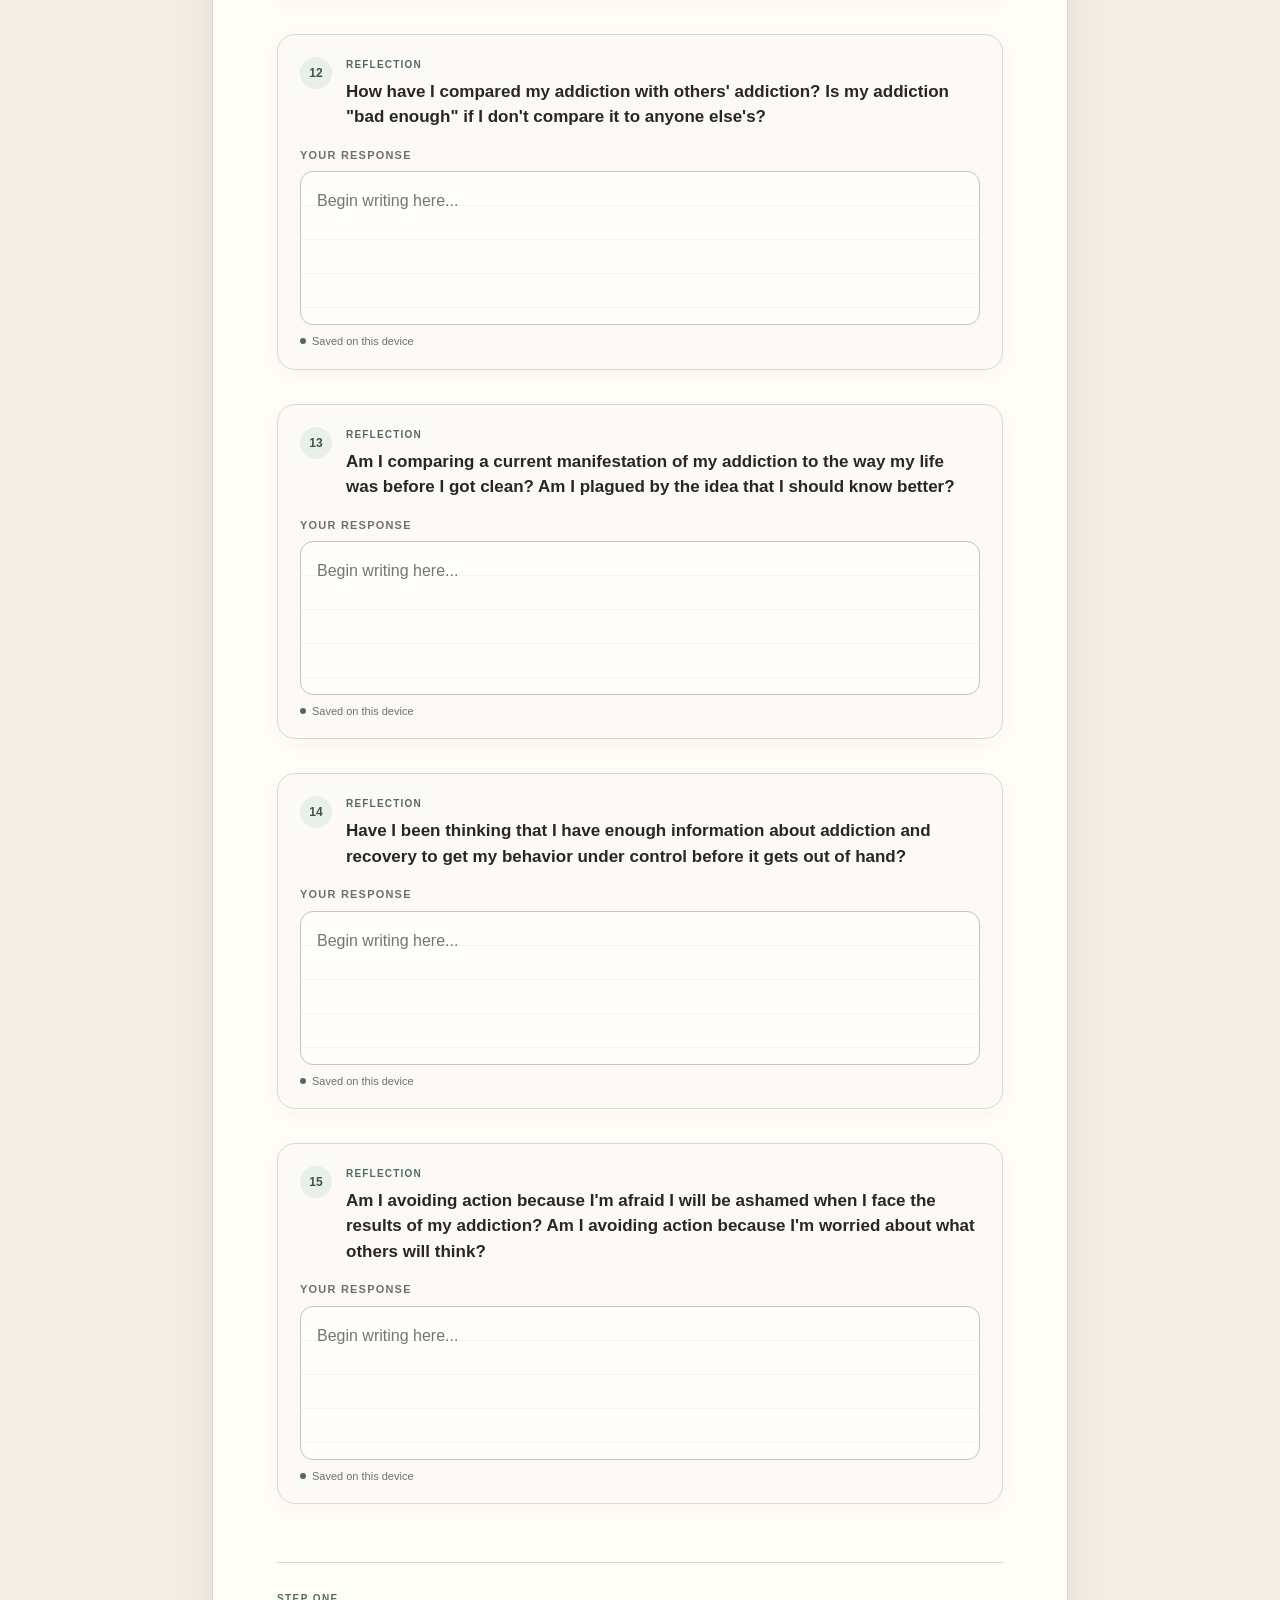
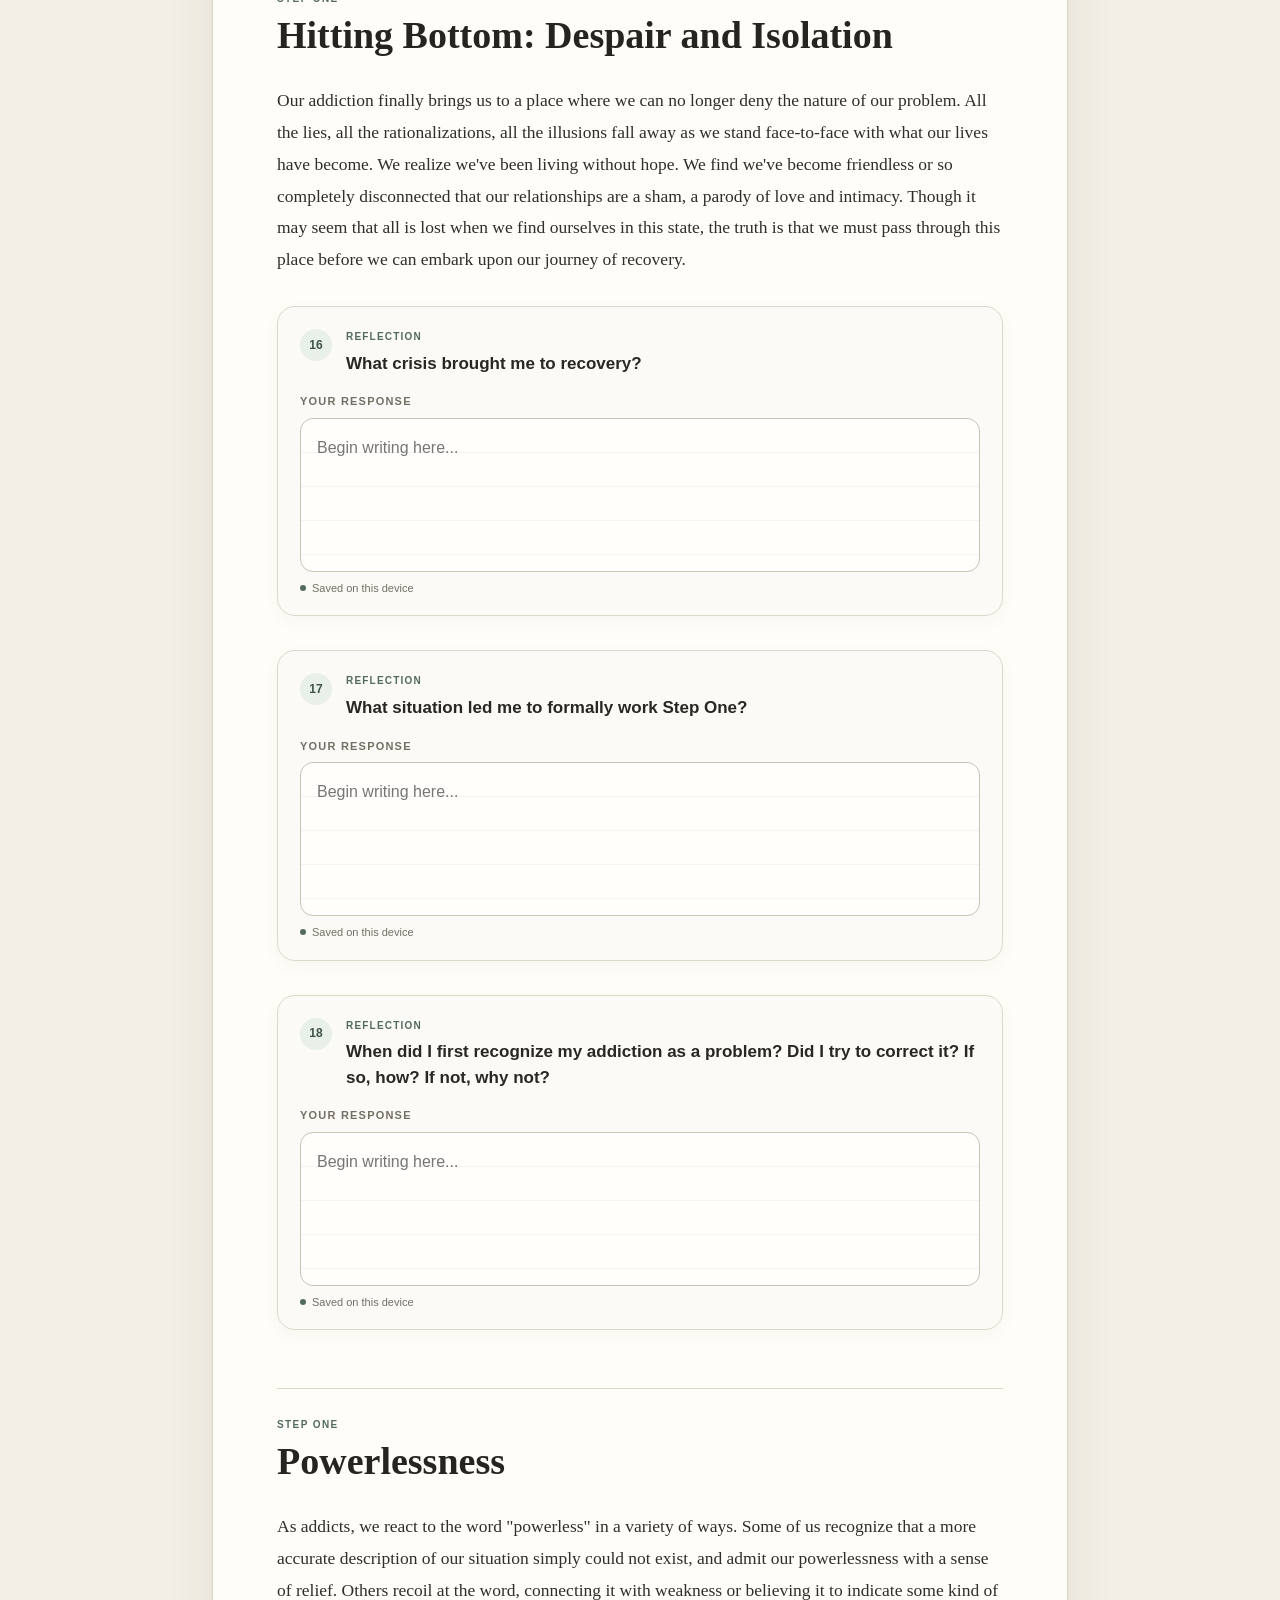
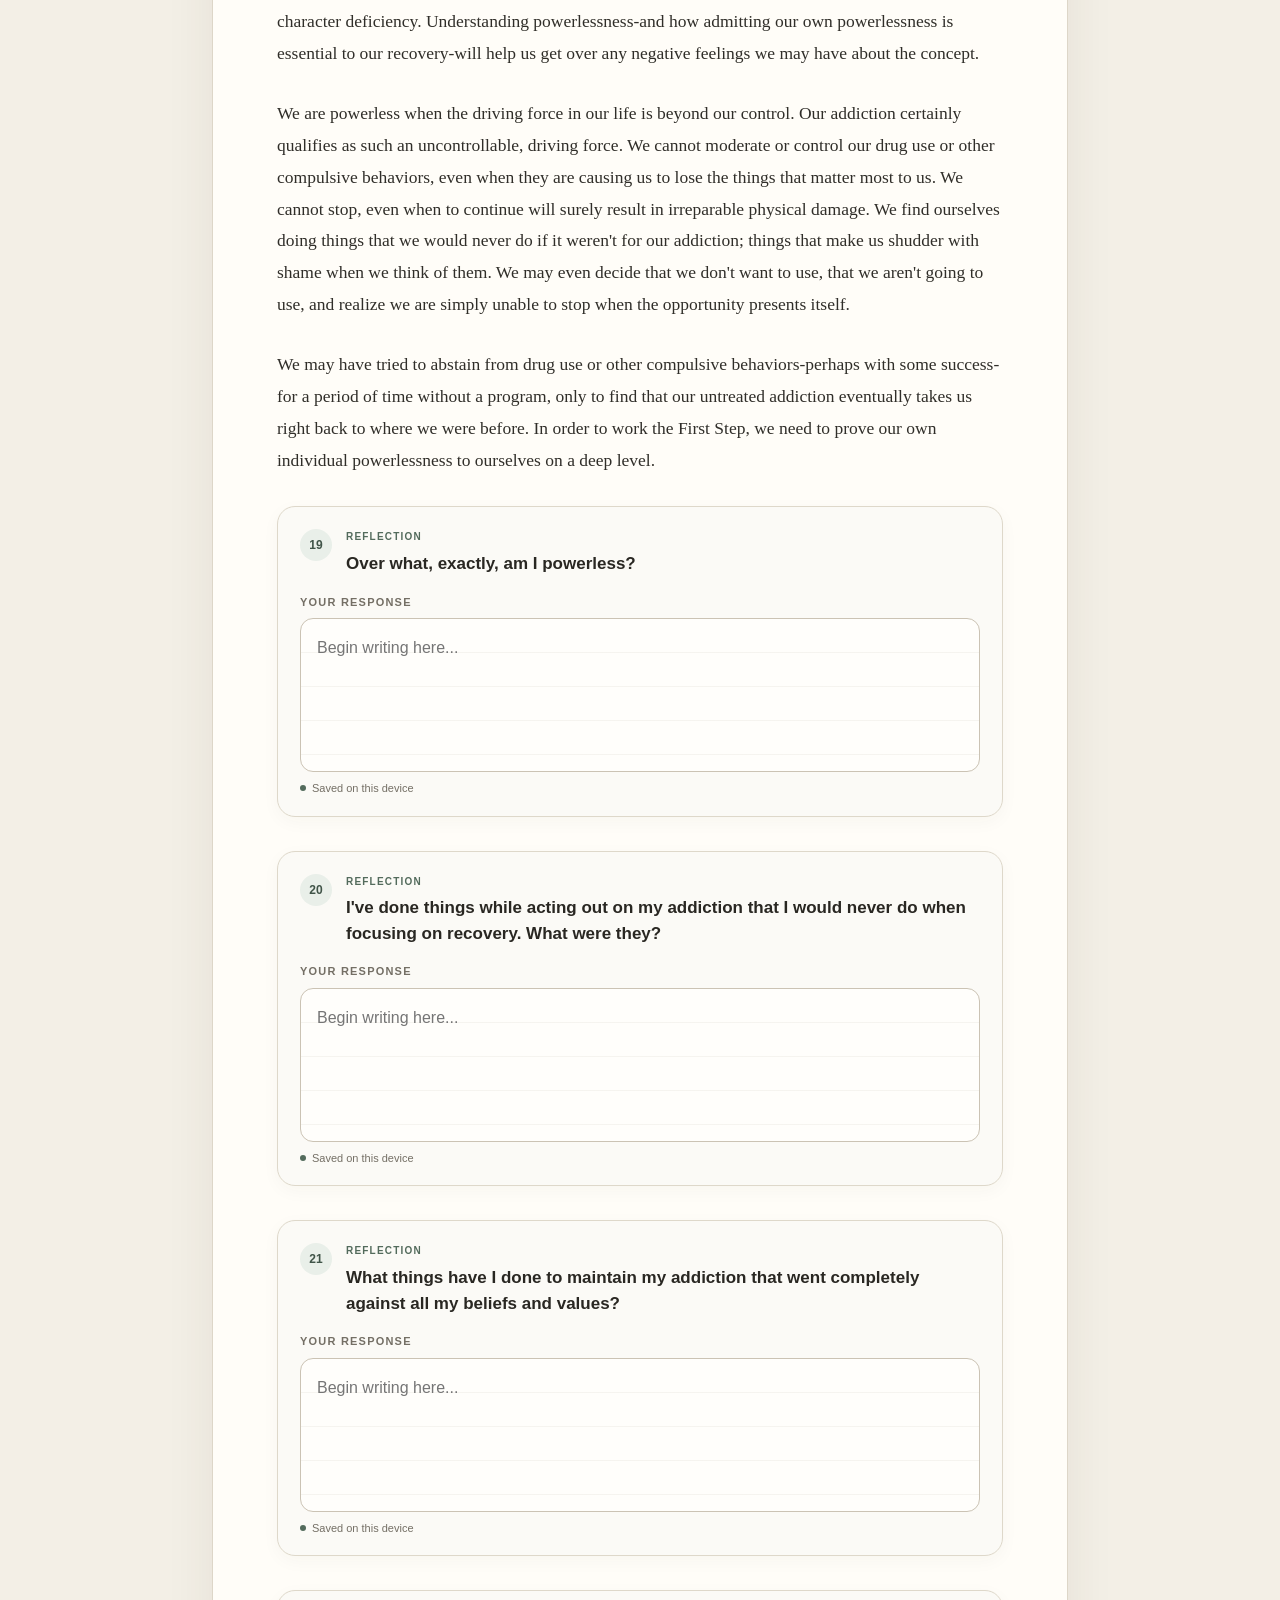
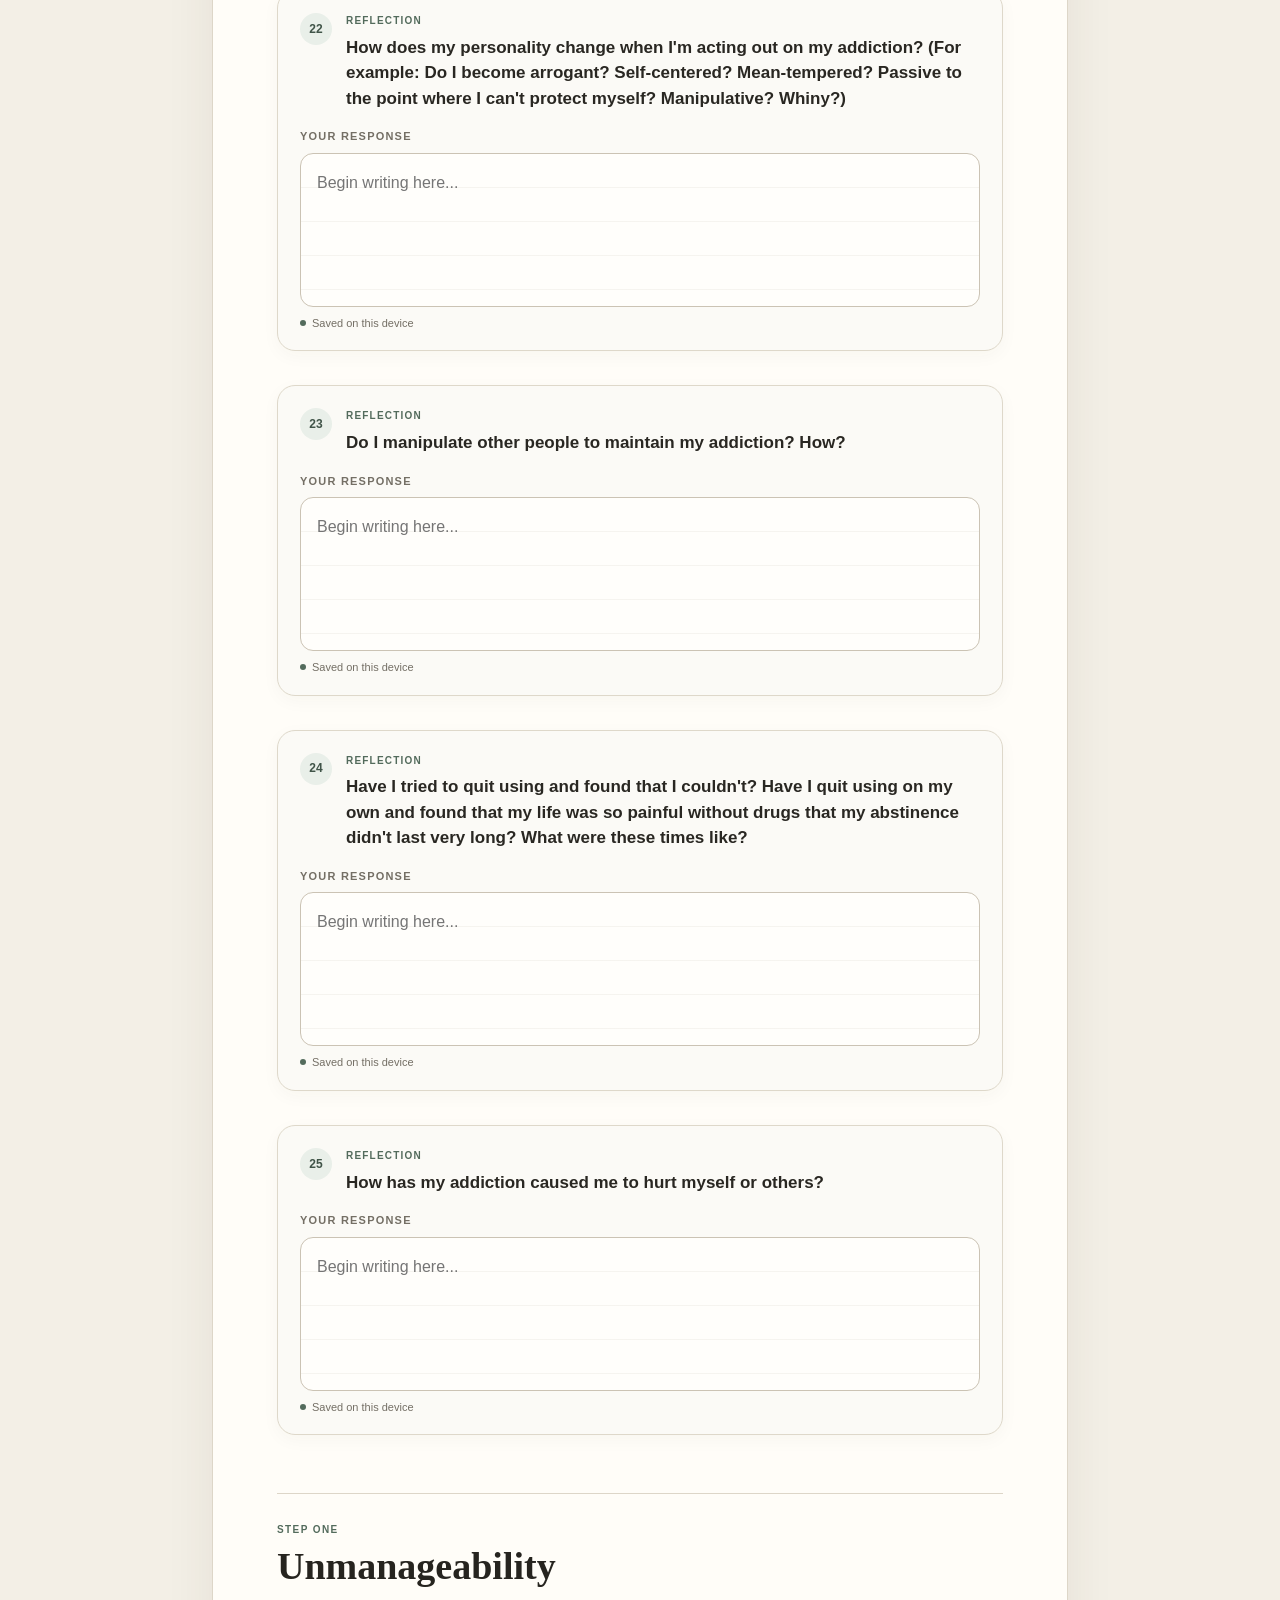
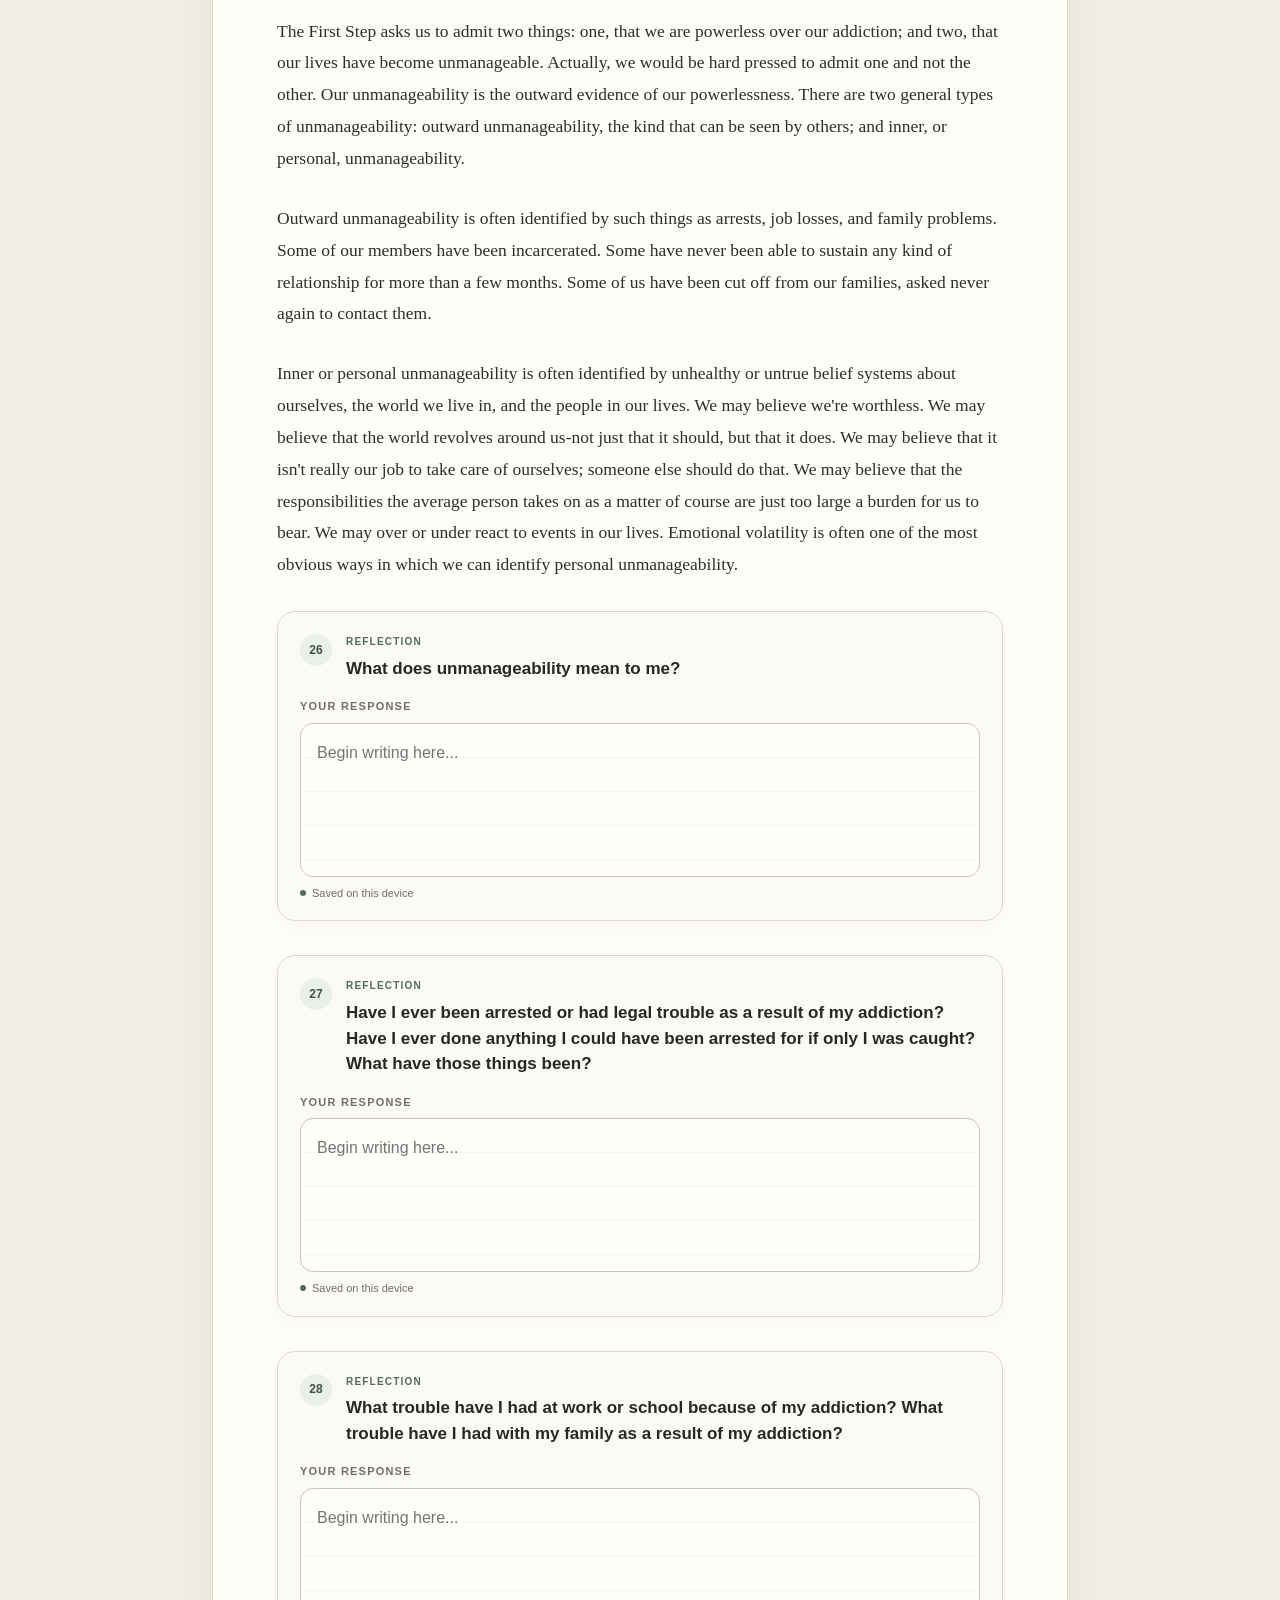
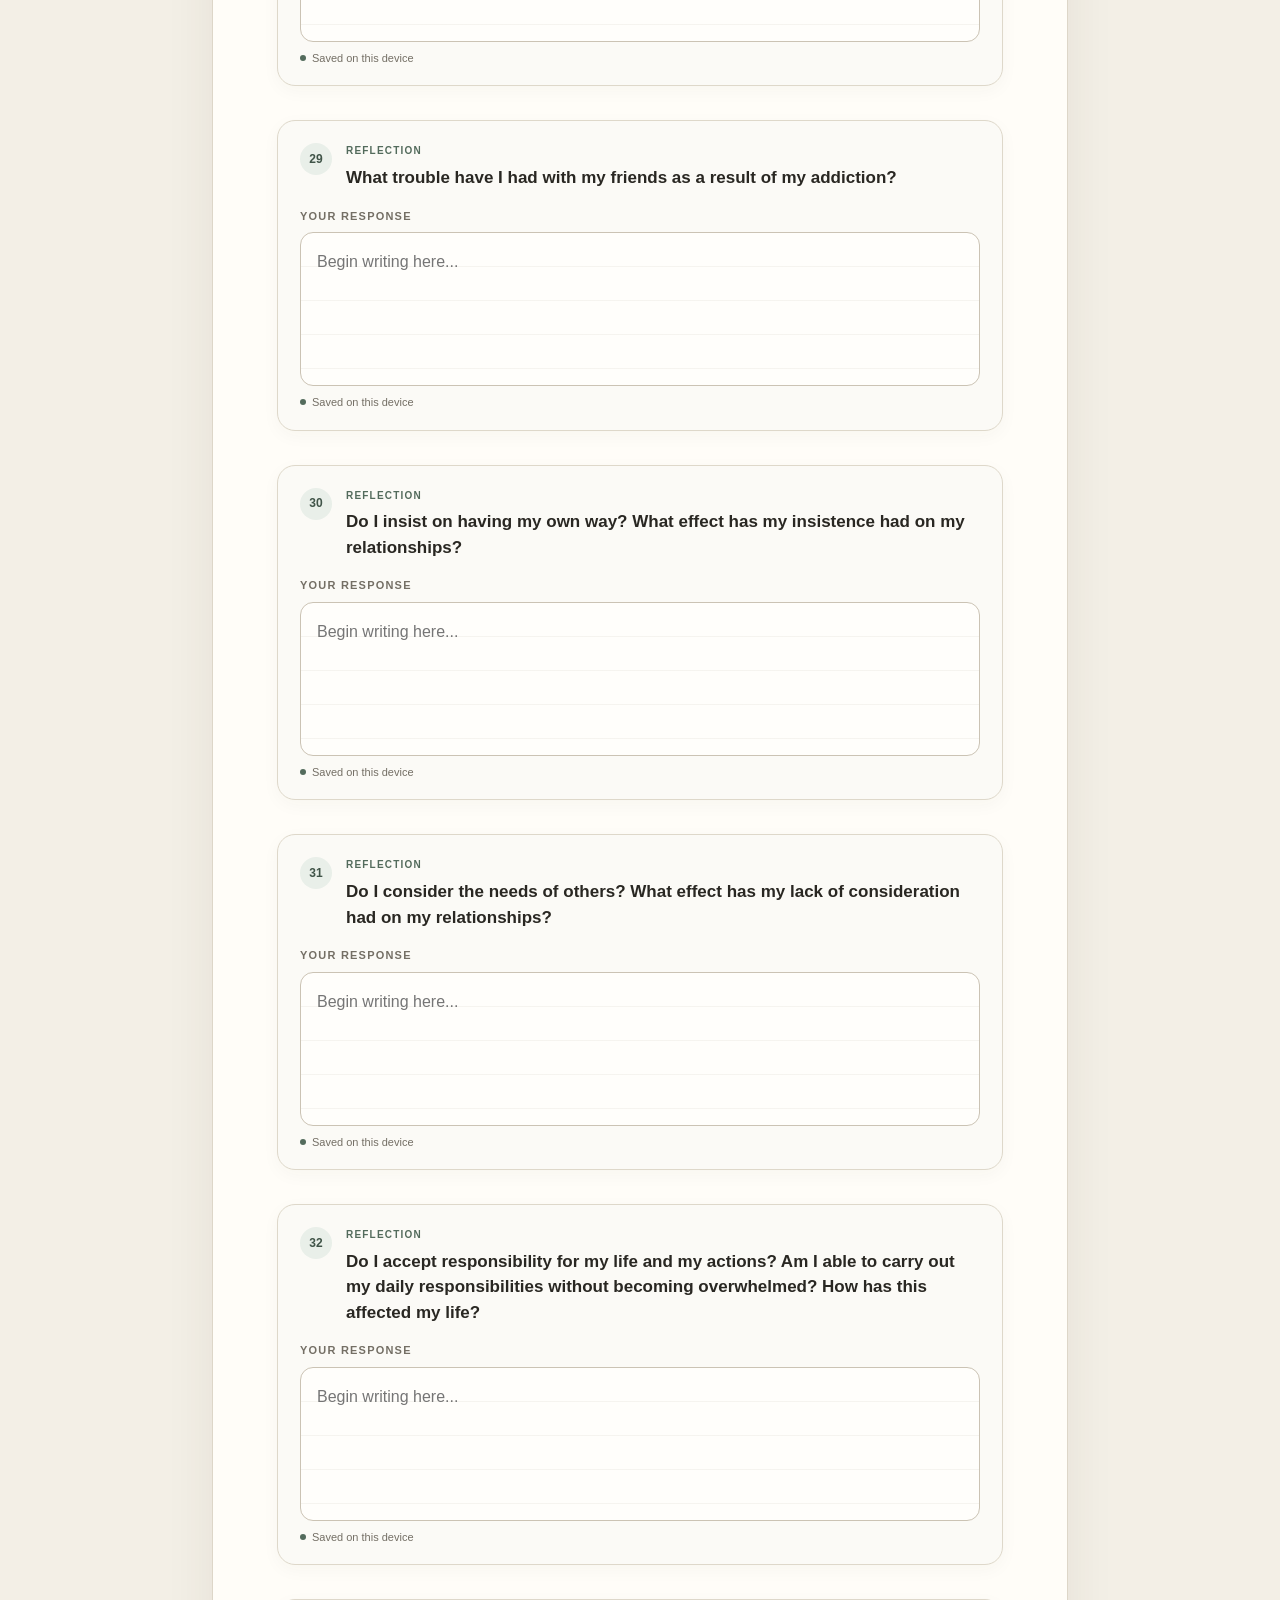
==== commit 51dc6efb: "Extend navigation through Step Eight" ====
--- a/index.html
+++ b/index.html
@@ -25,6 +25,9 @@
       <button class="step-tab" type="button" data-step="3">Step Three</button>
       <button class="step-tab" type="button" data-step="4">Step Four</button>
       <button class="step-tab" type="button" data-step="5">Step Five</button>
+      <button class="step-tab" type="button" data-step="6">Step Six</button>
+      <button class="step-tab" type="button" data-step="7">Step Seven</button>
+      <button class="step-tab" type="button" data-step="8">Step Eight</button>
     </nav>
     <div class="progress-shell" aria-label="Step progress">
       <div class="progress-bar"><div id="progressFill"></div></div>
@@ -46,6 +49,10 @@
   <script src="data/step-3.js"></script>
   <script src="data/step-4.js"></script>
   <script src="data/step-5.js"></script>
+  <script src="data/step-5-continuation.js"></script>
+  <script src="data/step-6.js"></script>
+  <script src="data/step-7.js"></script>
+  <script src="data/step-8.js"></script>
   <script src="app.js"></script>
 </body>
 </html>
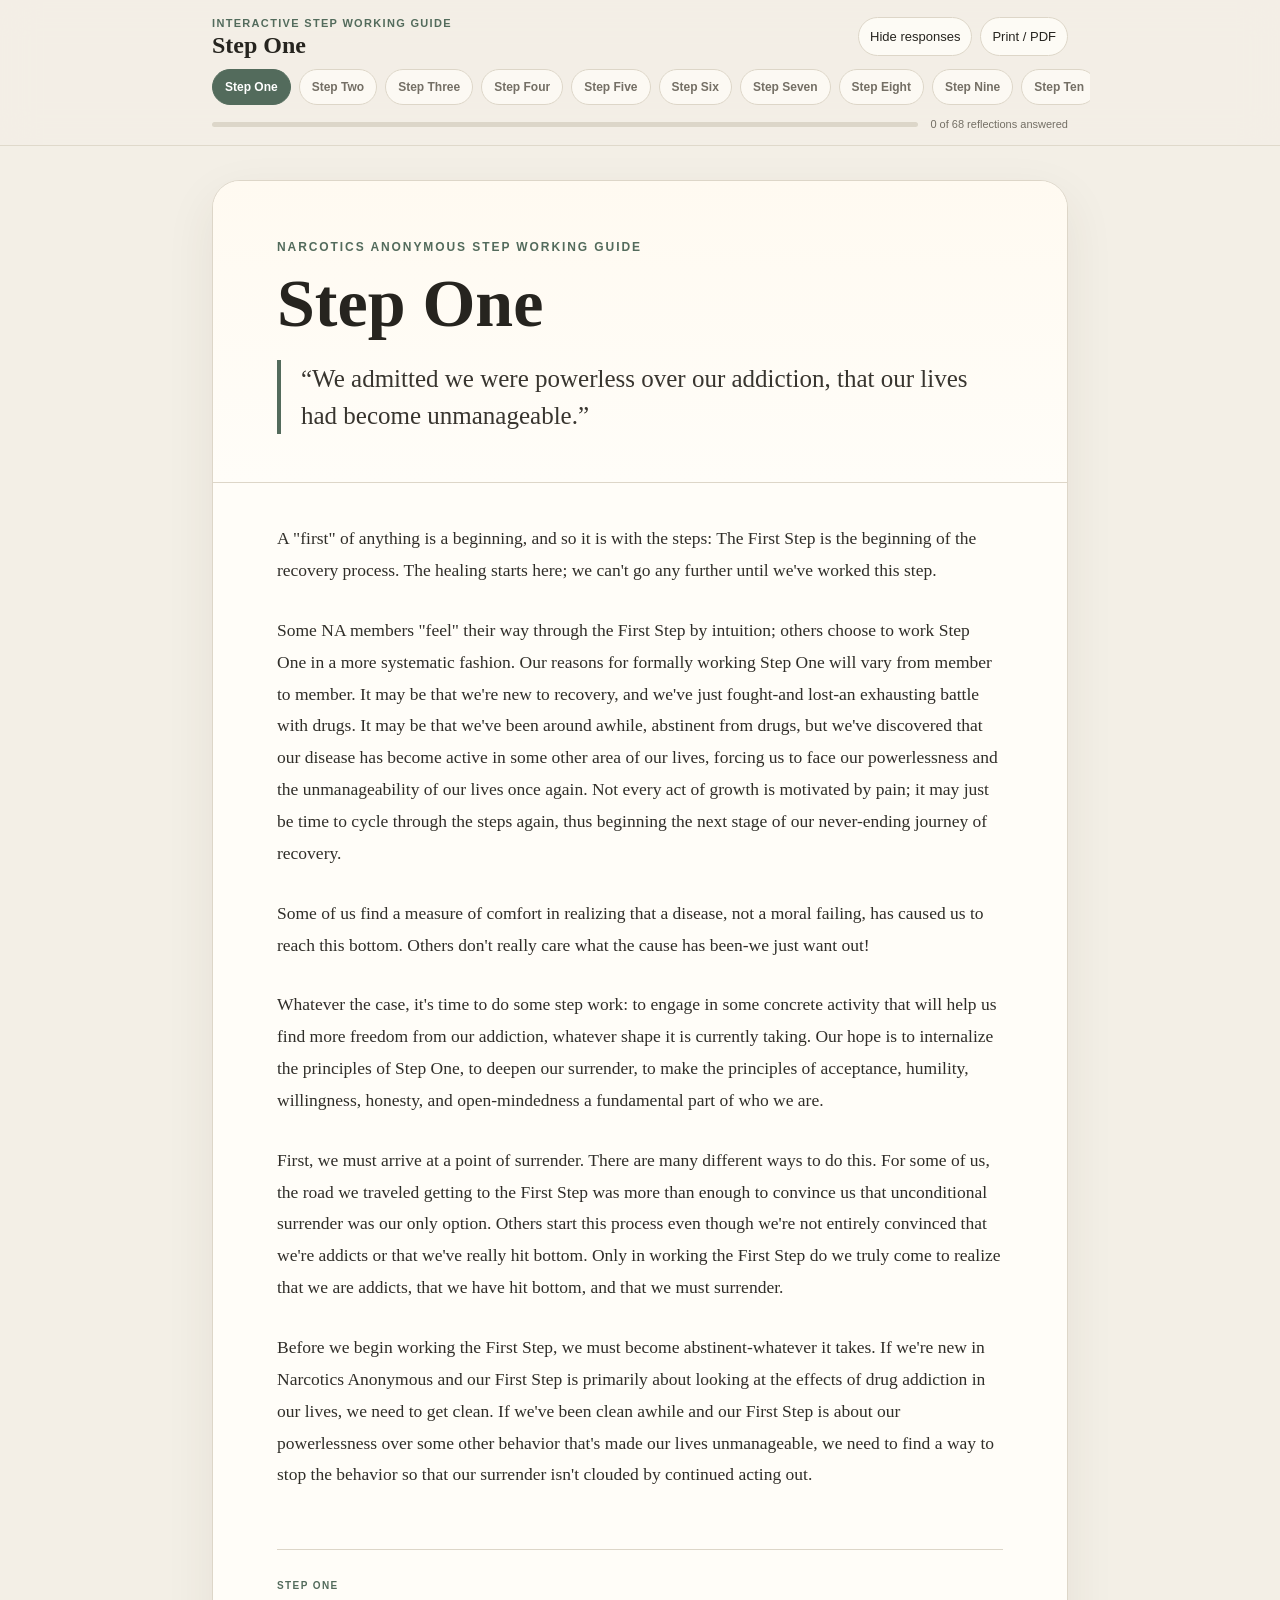
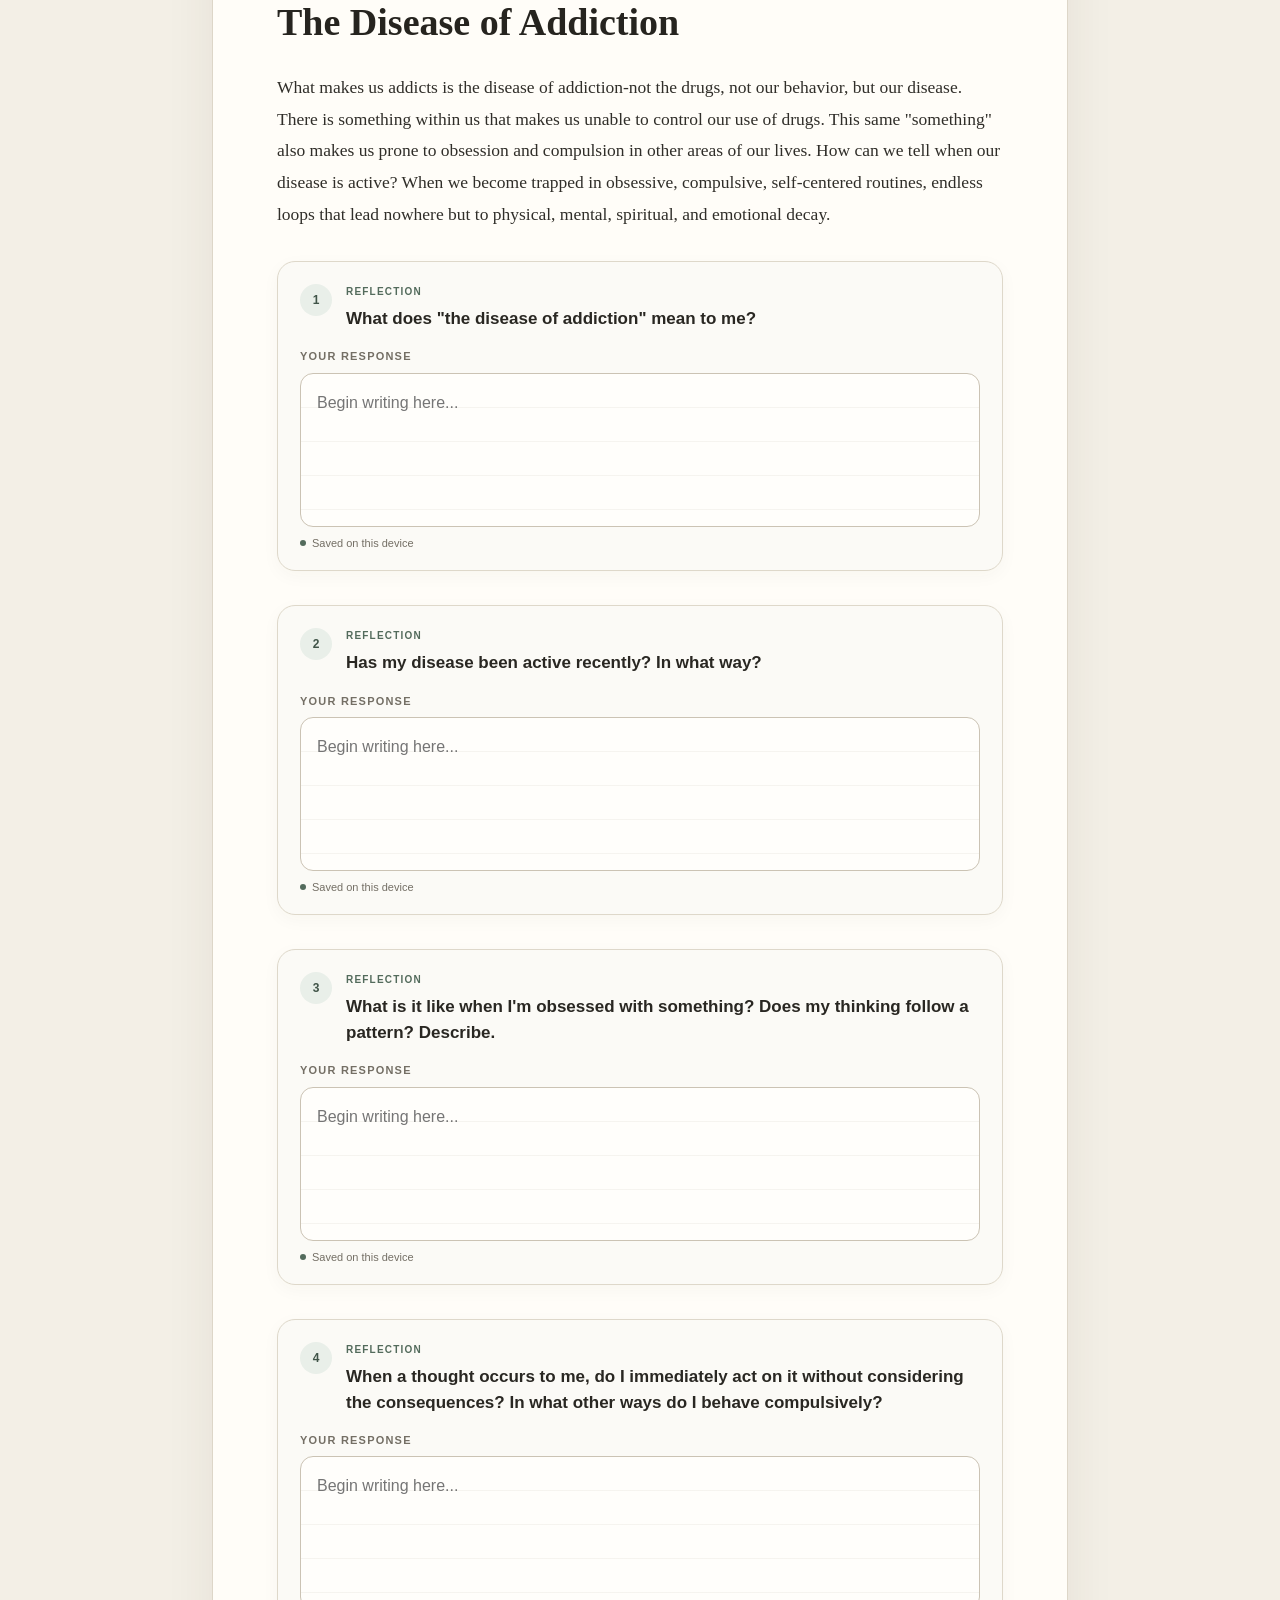
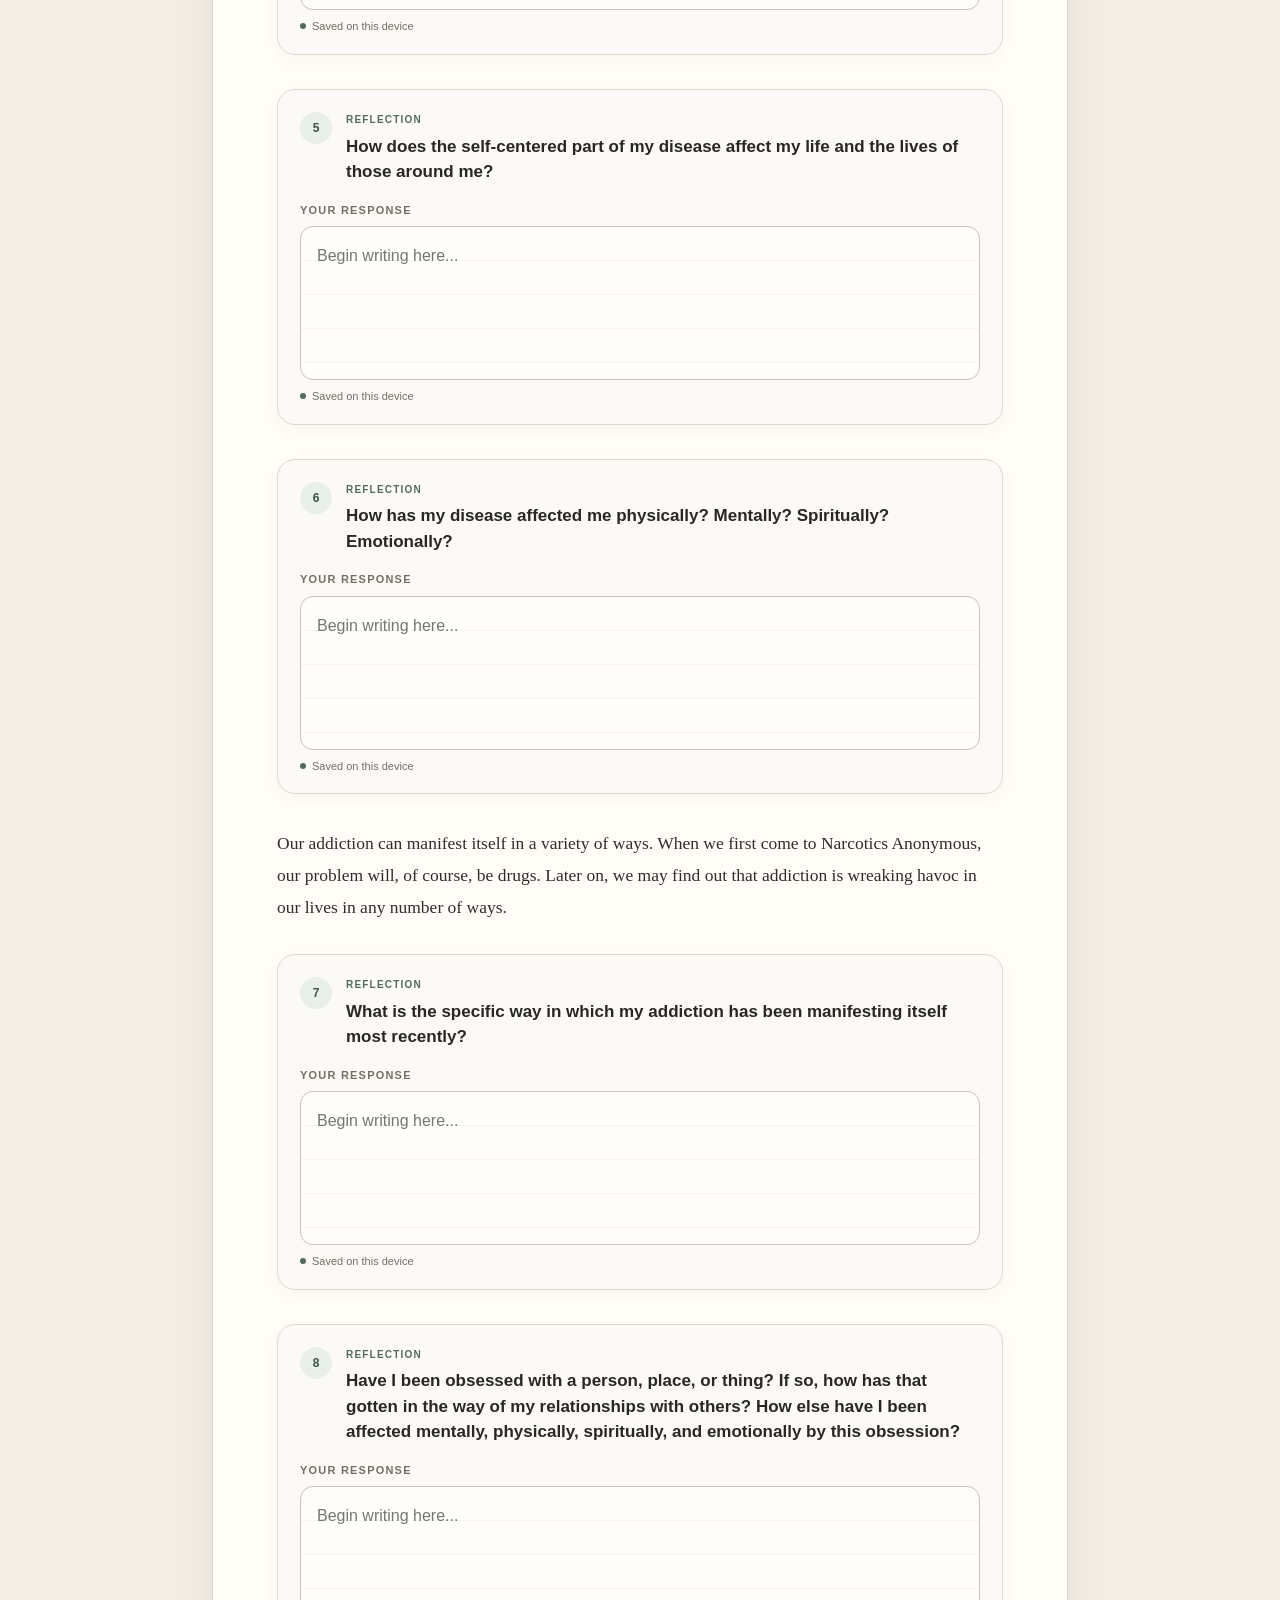
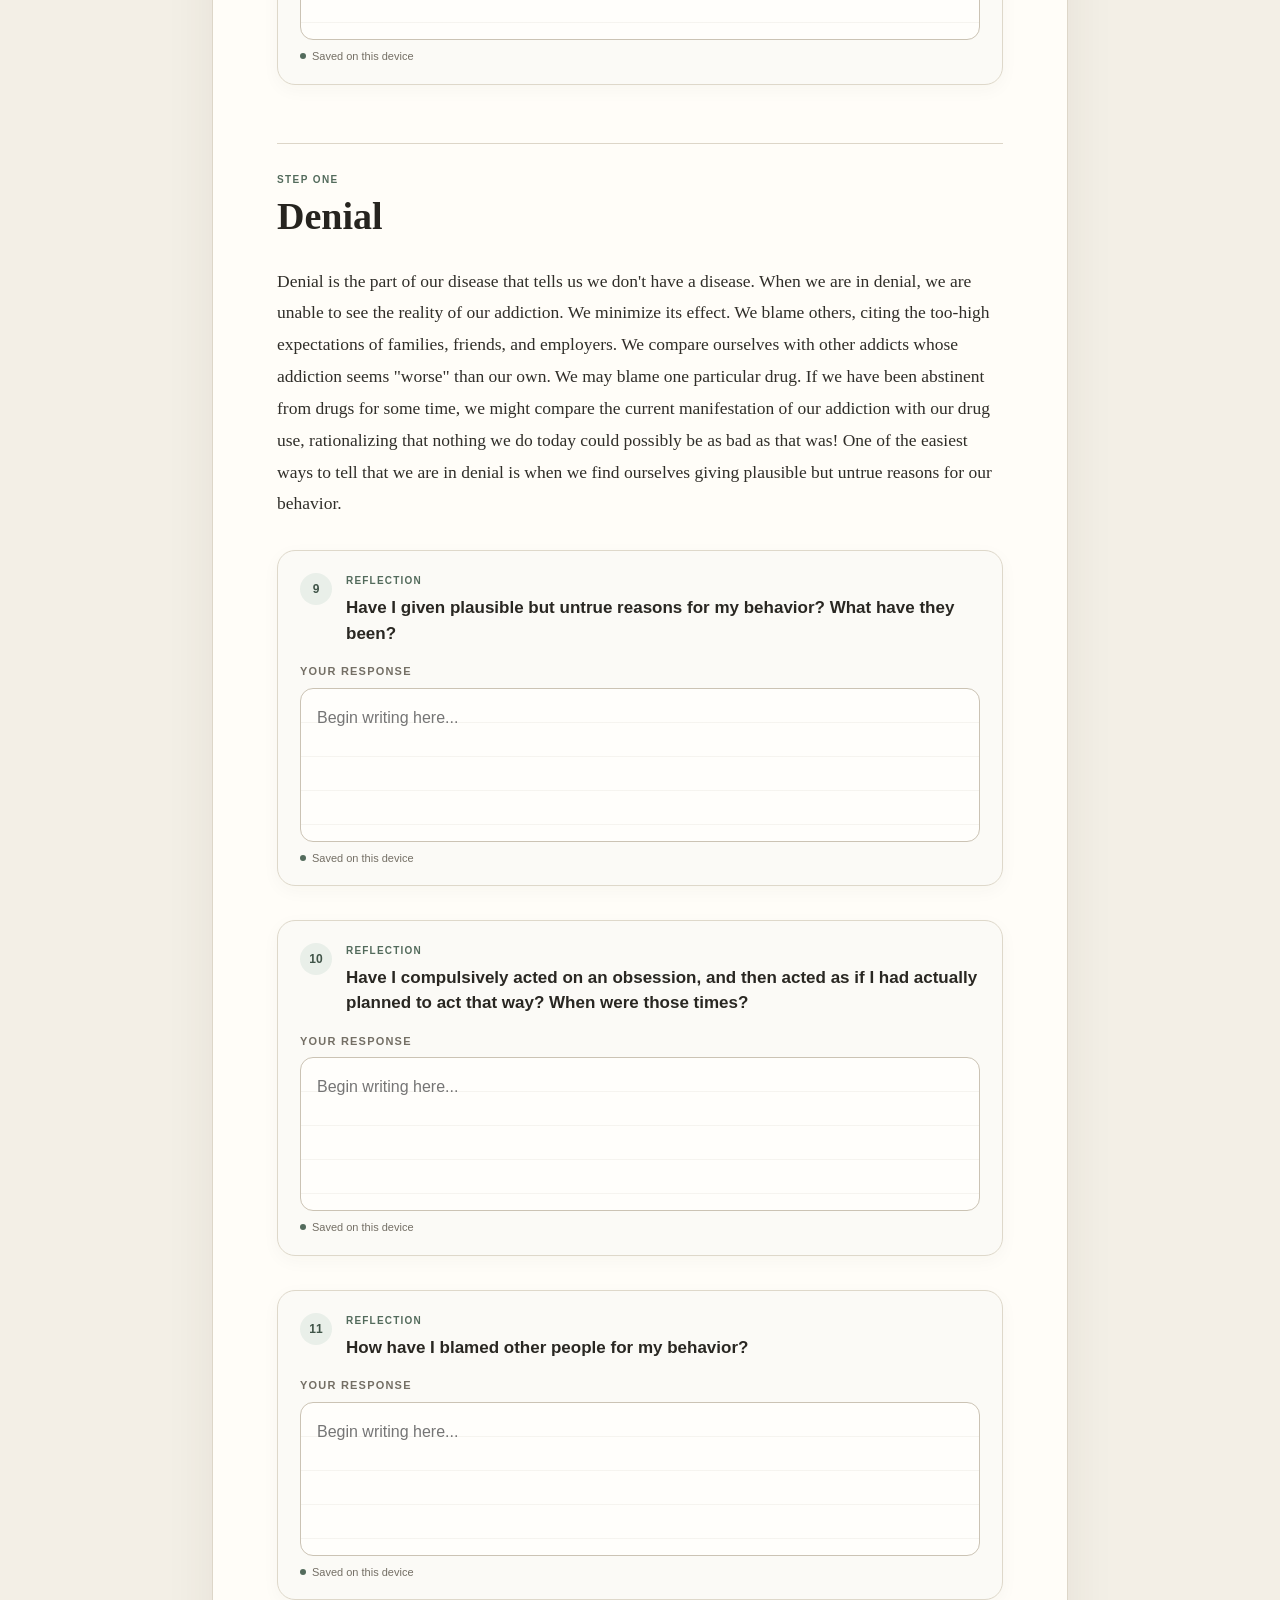
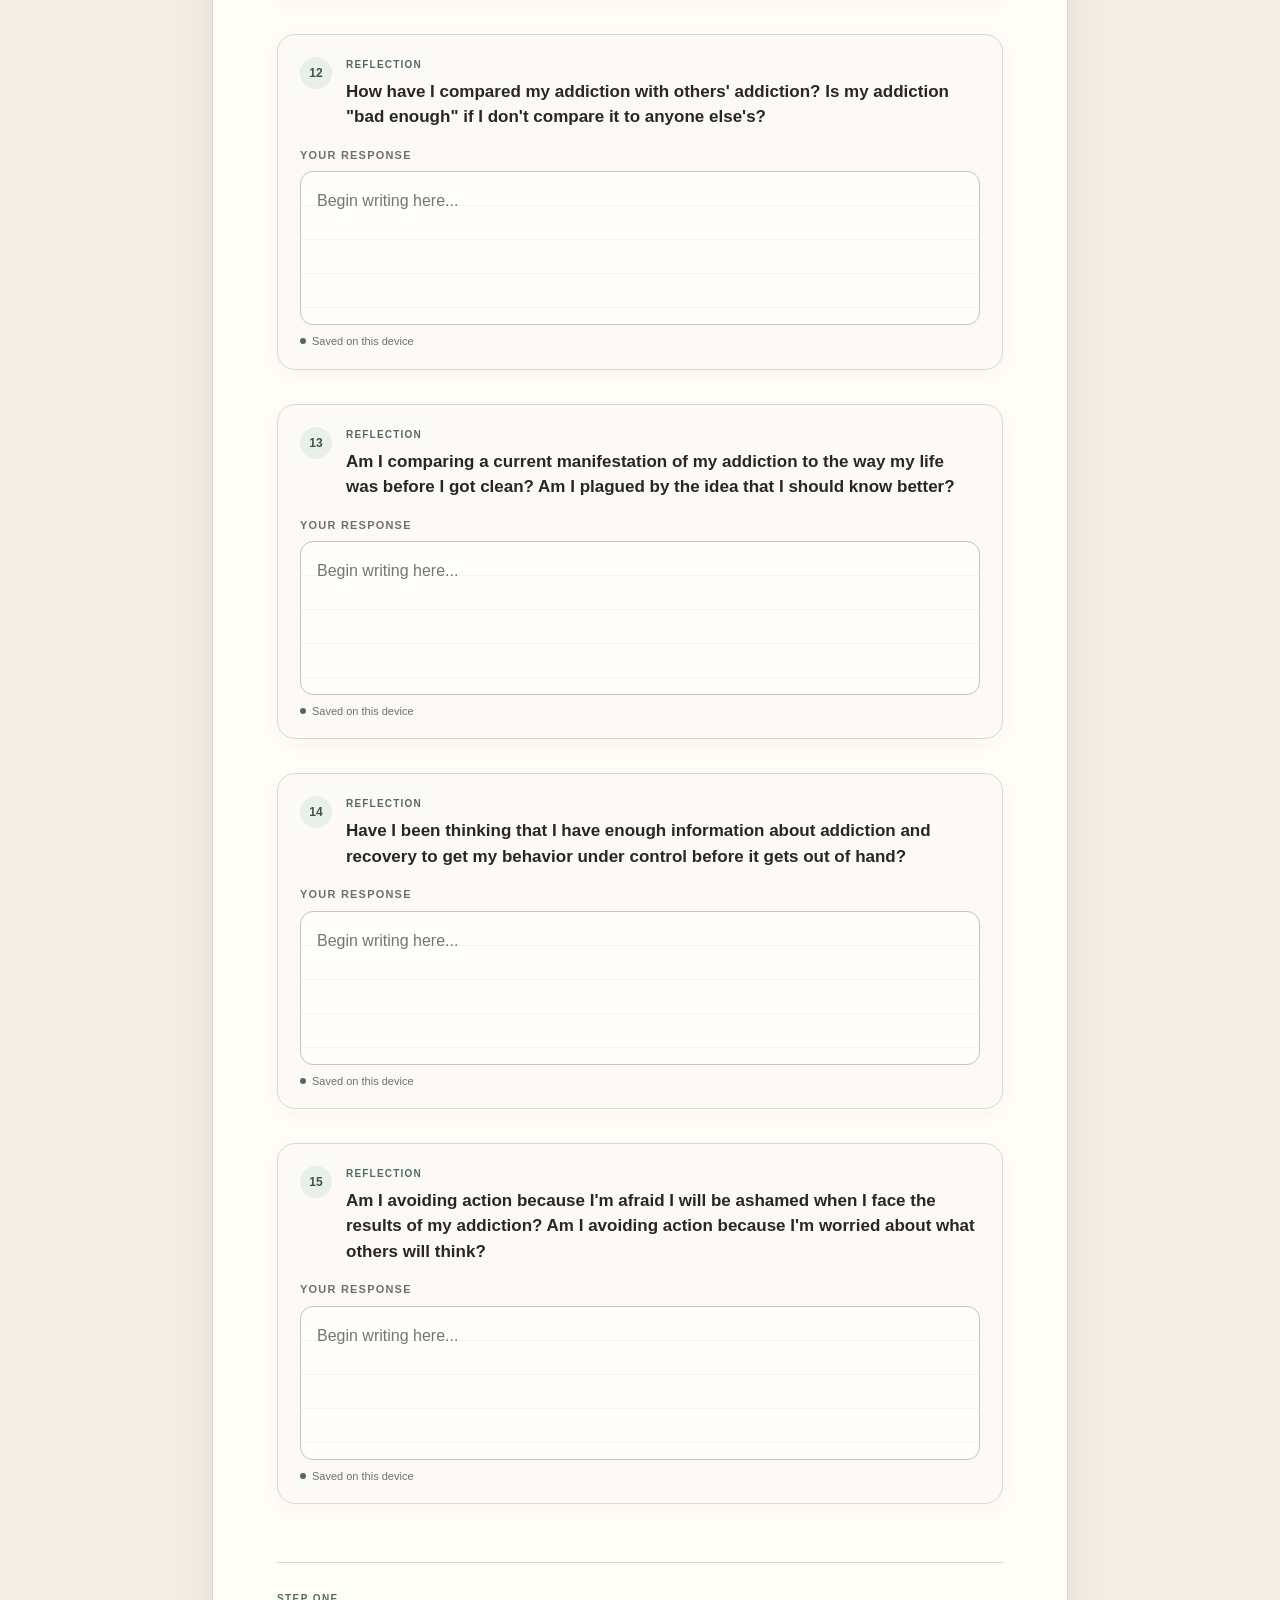
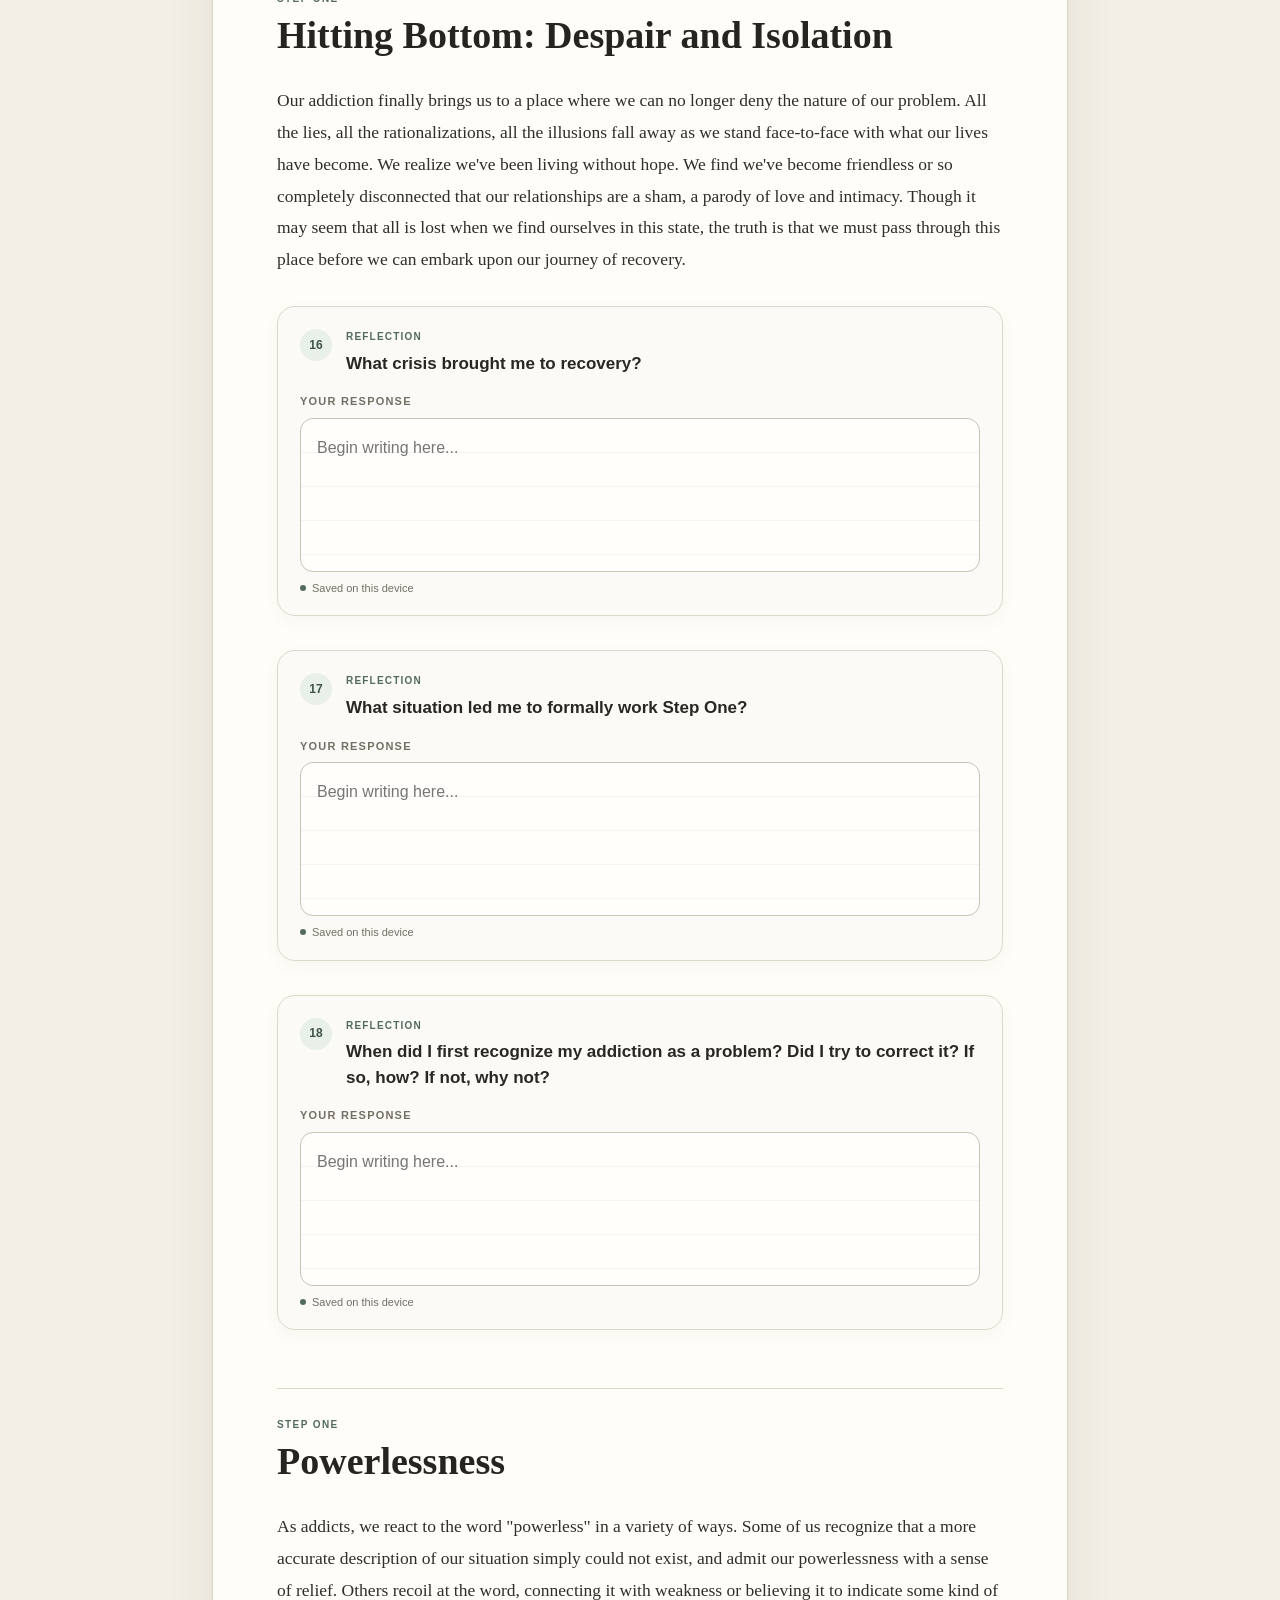
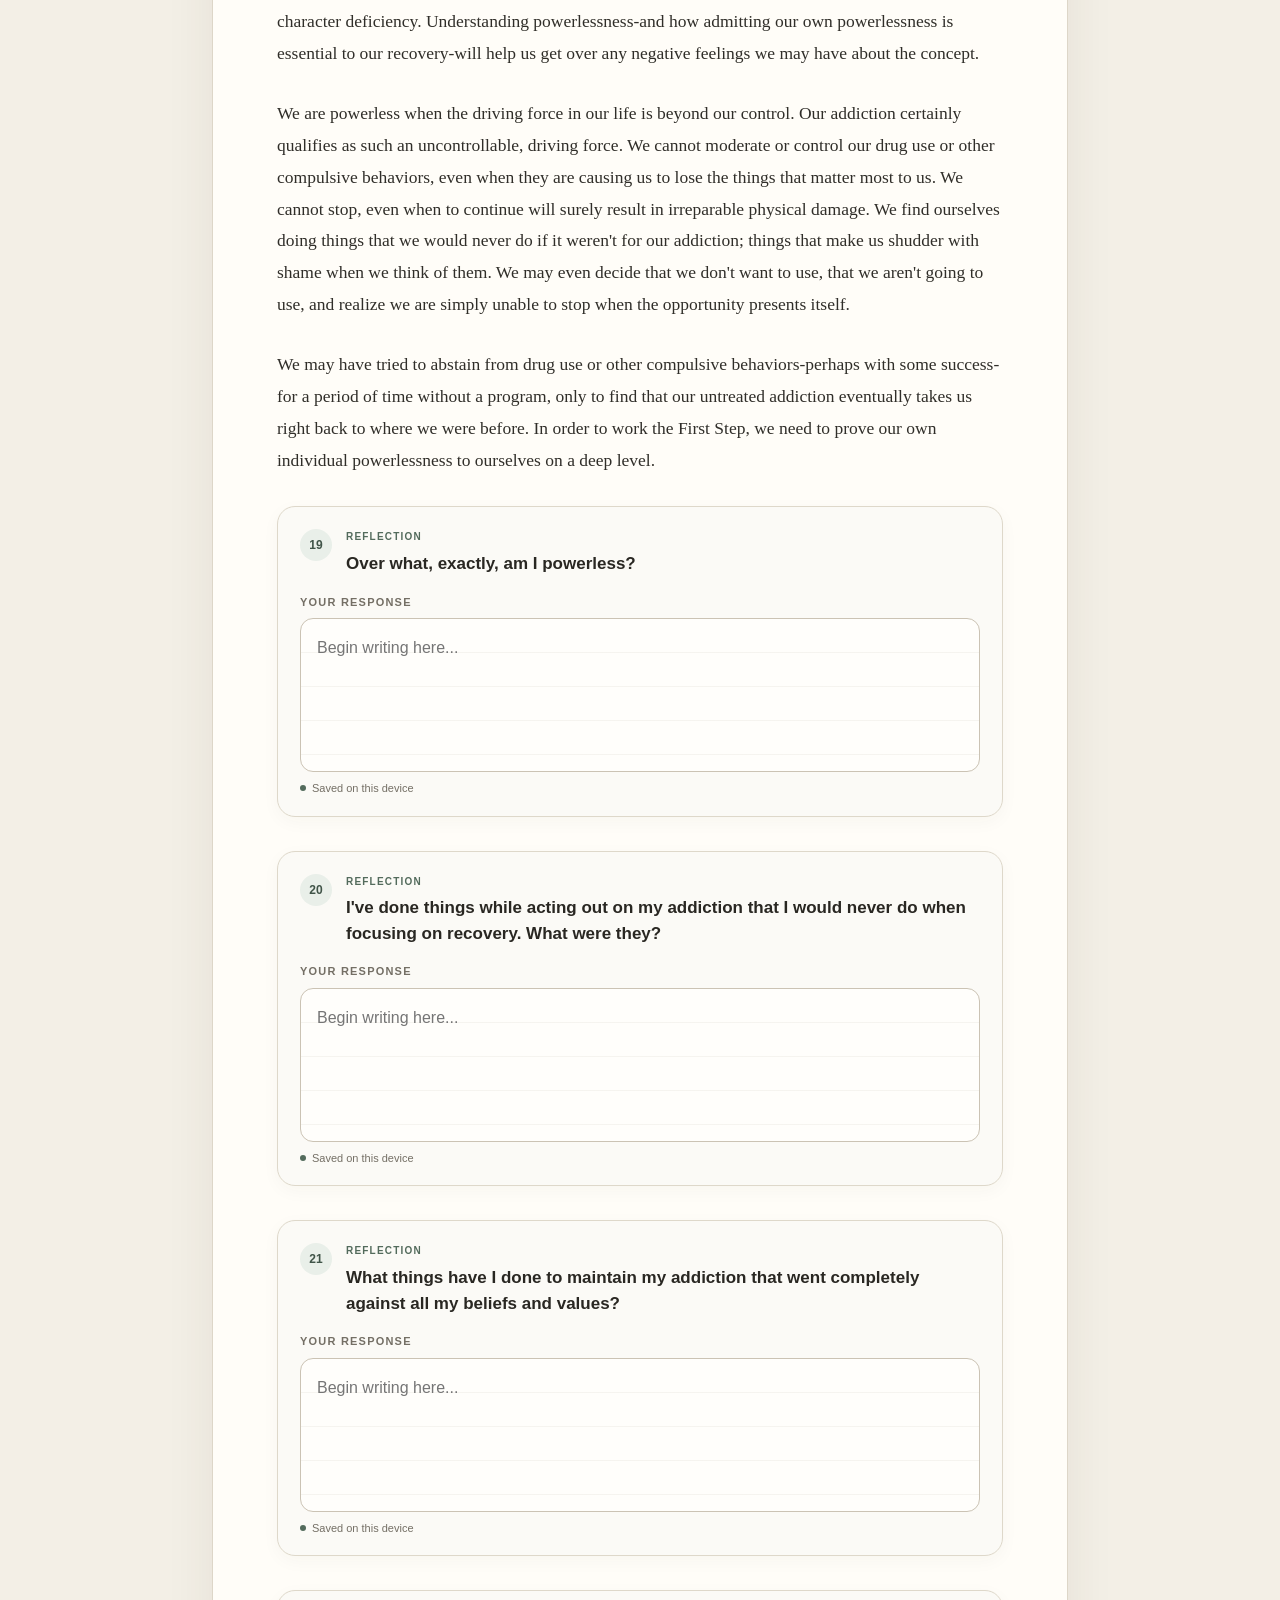
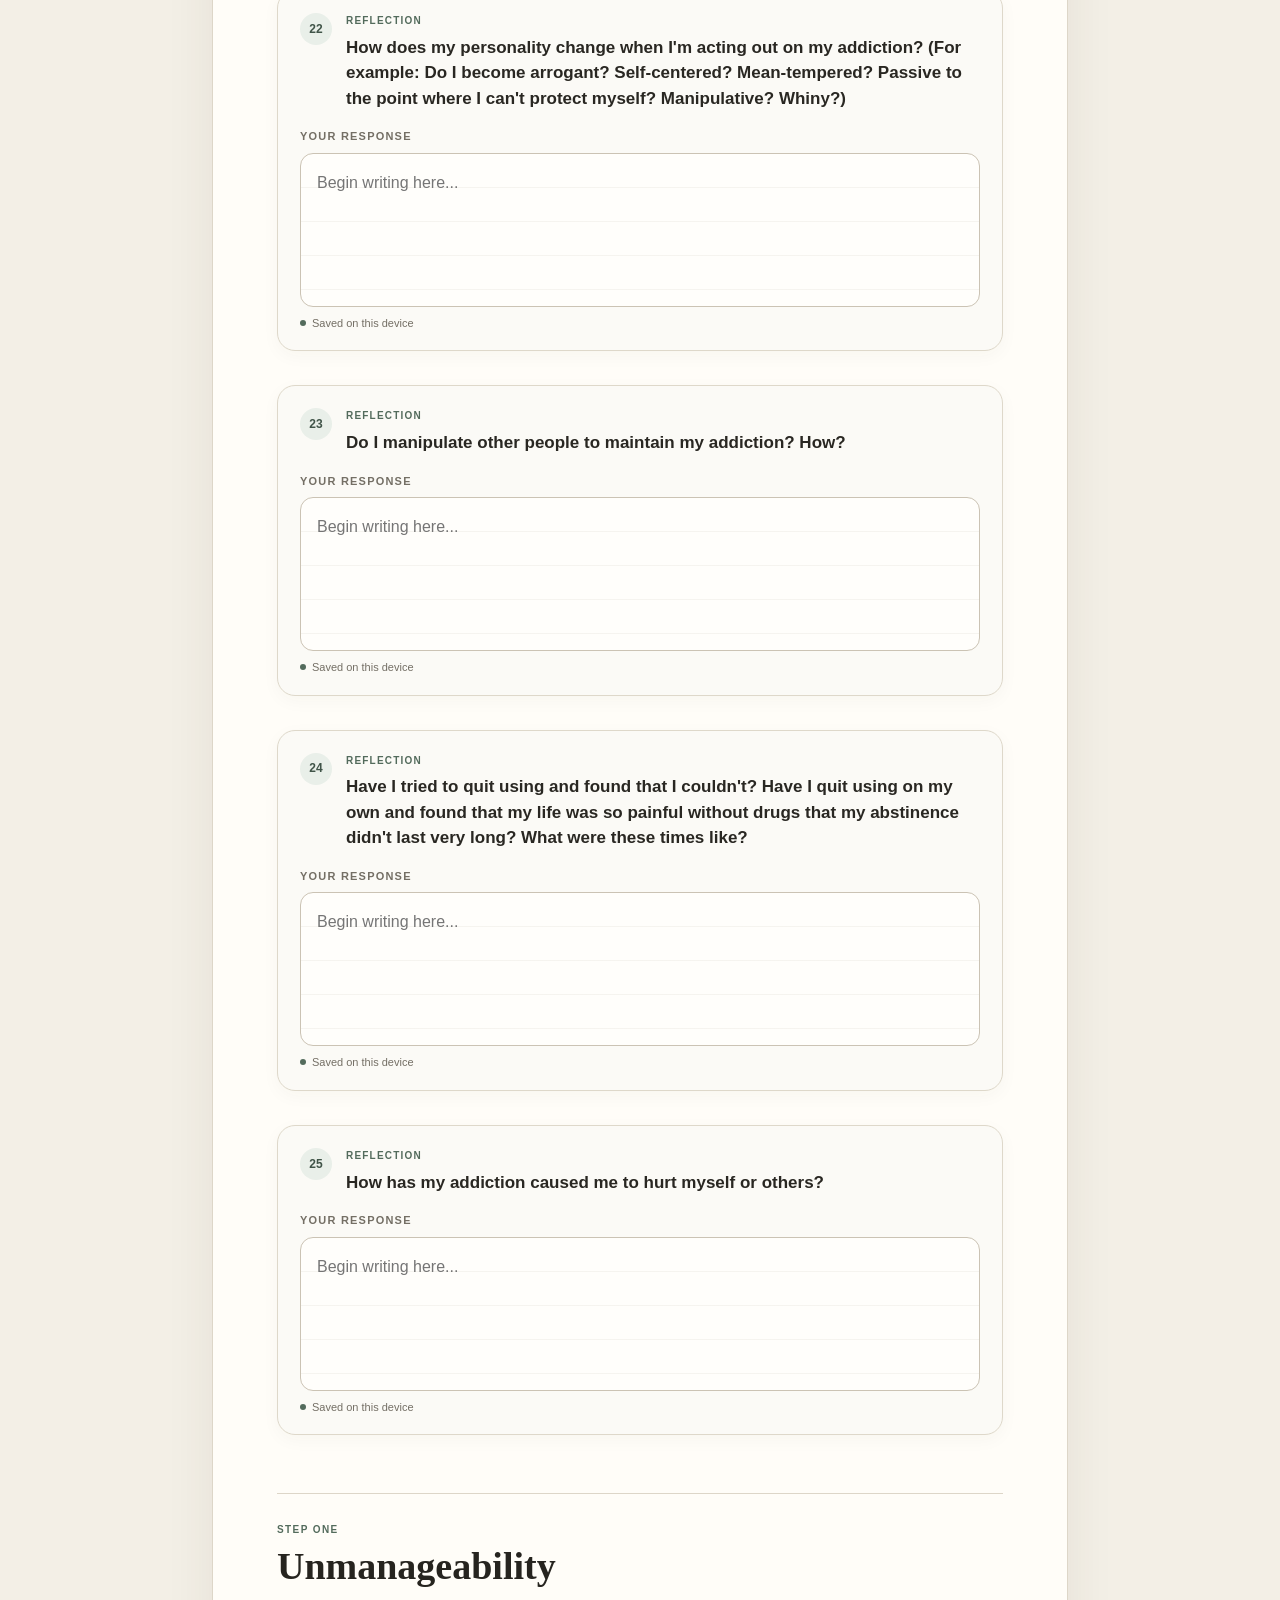
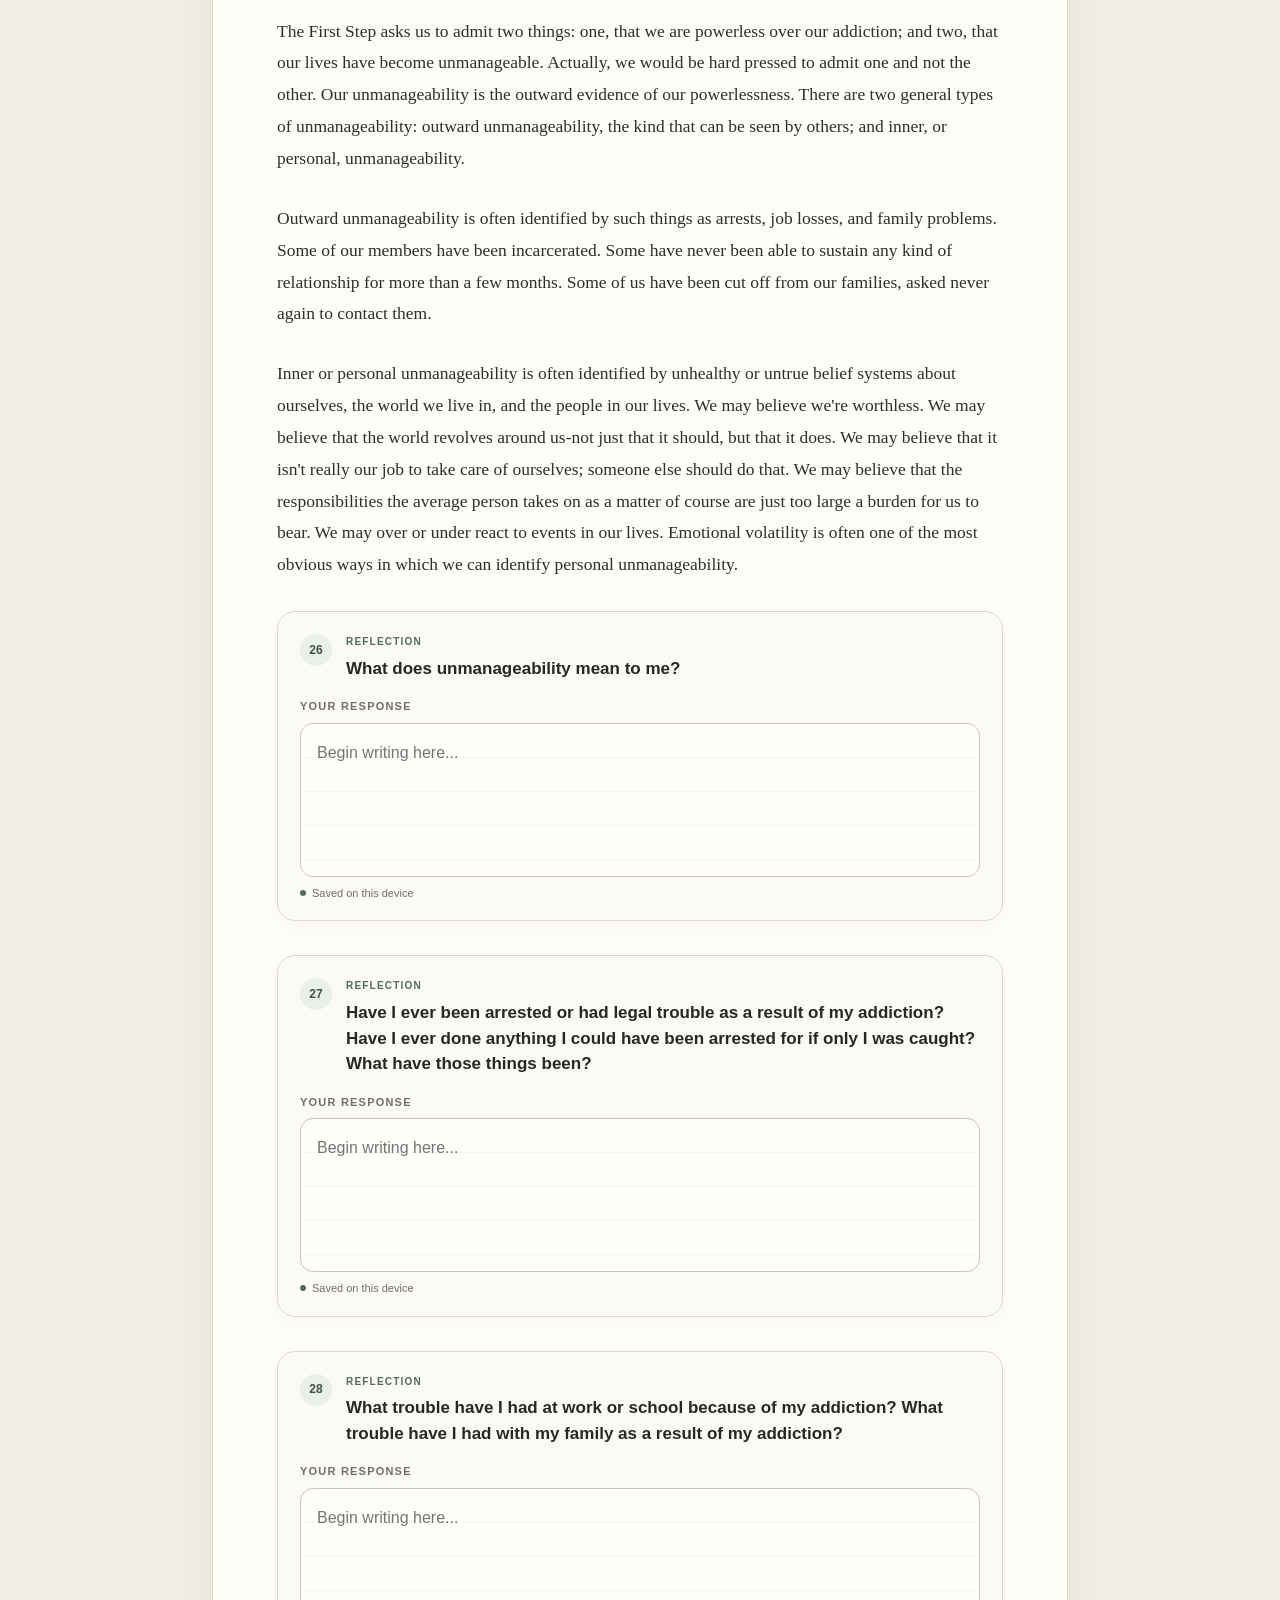
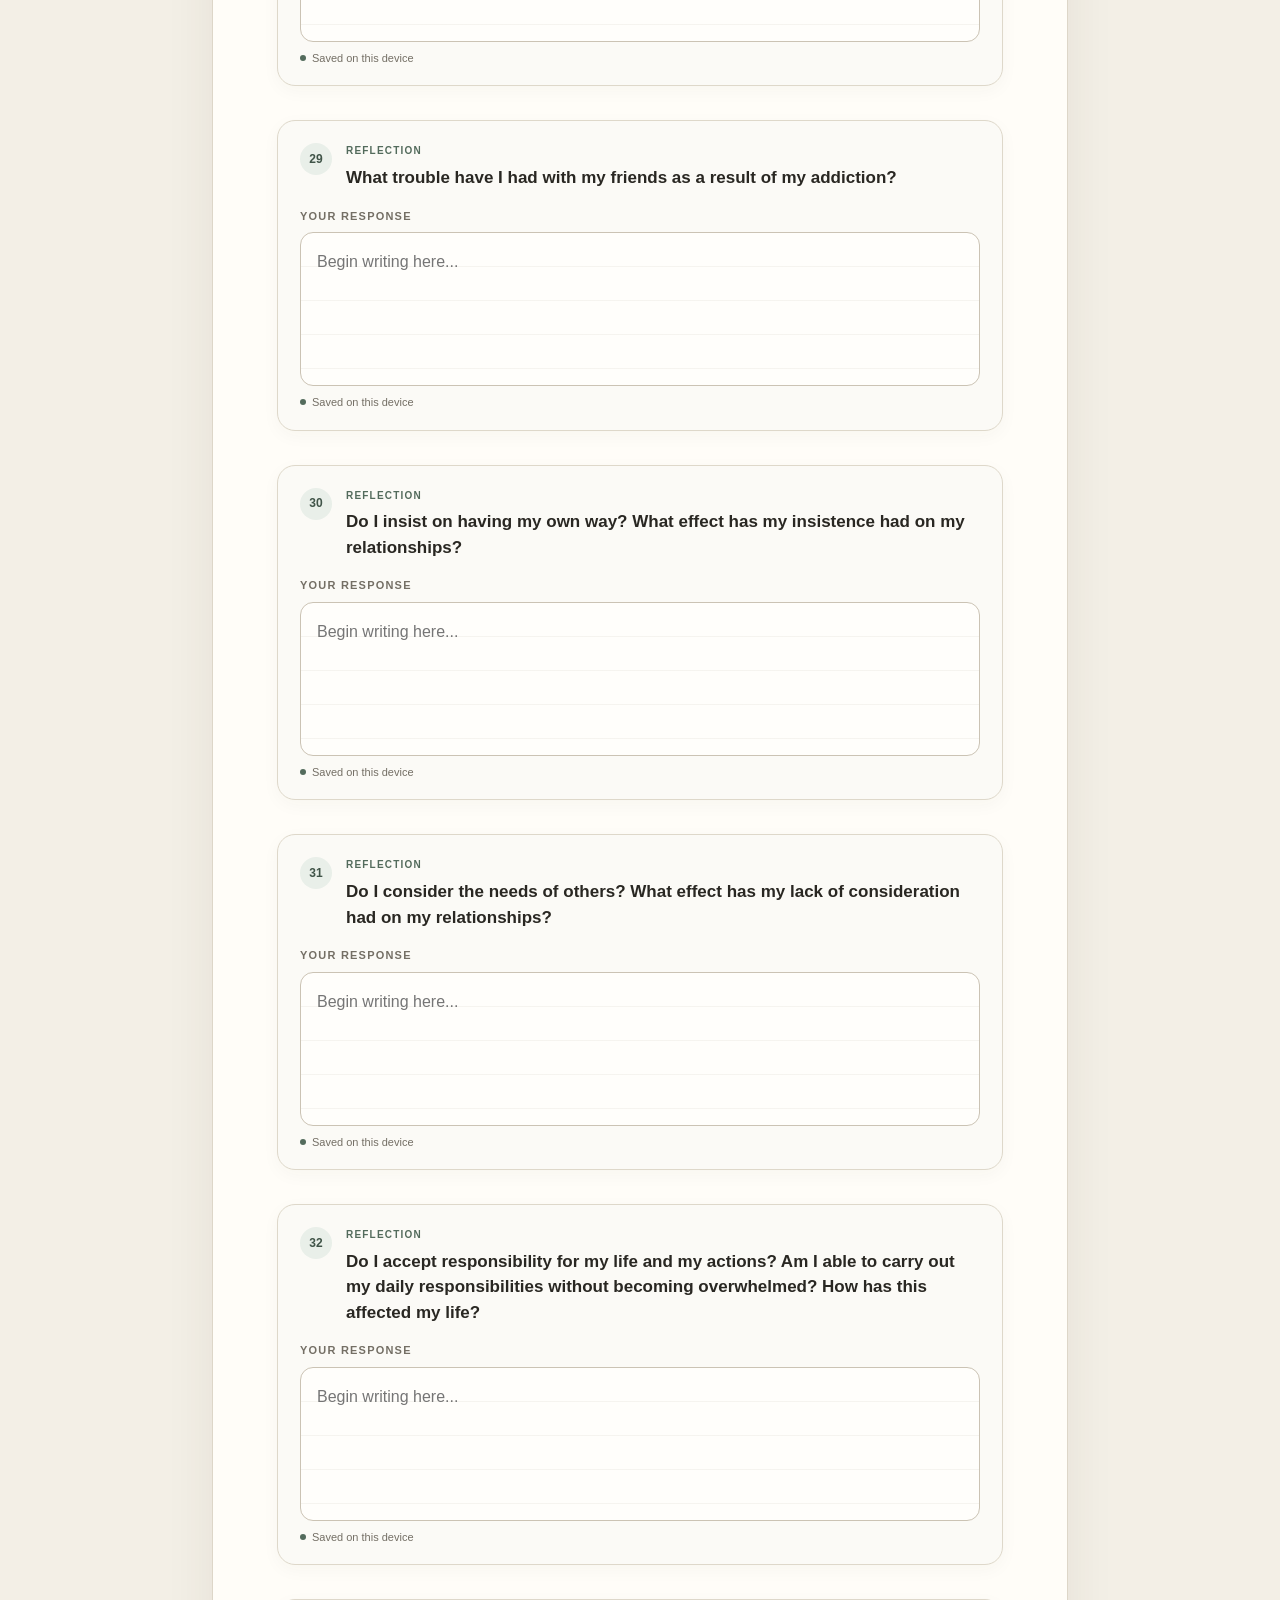
==== commit f6737345: "Add Step Nine and Ten navigation" ====
--- a/index.html
+++ b/index.html
@@ -28,6 +28,8 @@
       <button class="step-tab" type="button" data-step="6">Step Six</button>
       <button class="step-tab" type="button" data-step="7">Step Seven</button>
       <button class="step-tab" type="button" data-step="8">Step Eight</button>
+      <button class="step-tab" type="button" data-step="9">Step Nine</button>
+      <button class="step-tab" type="button" data-step="10">Step Ten</button>
     </nav>
     <div class="progress-shell" aria-label="Step progress">
       <div class="progress-bar"><div id="progressFill"></div></div>
@@ -53,6 +55,8 @@
   <script src="data/step-6.js"></script>
   <script src="data/step-7.js"></script>
   <script src="data/step-8.js"></script>
+  <script src="data/step-9.js"></script>
+  <script src="data/step-10.js"></script>
   <script src="app.js"></script>
 </body>
 </html>
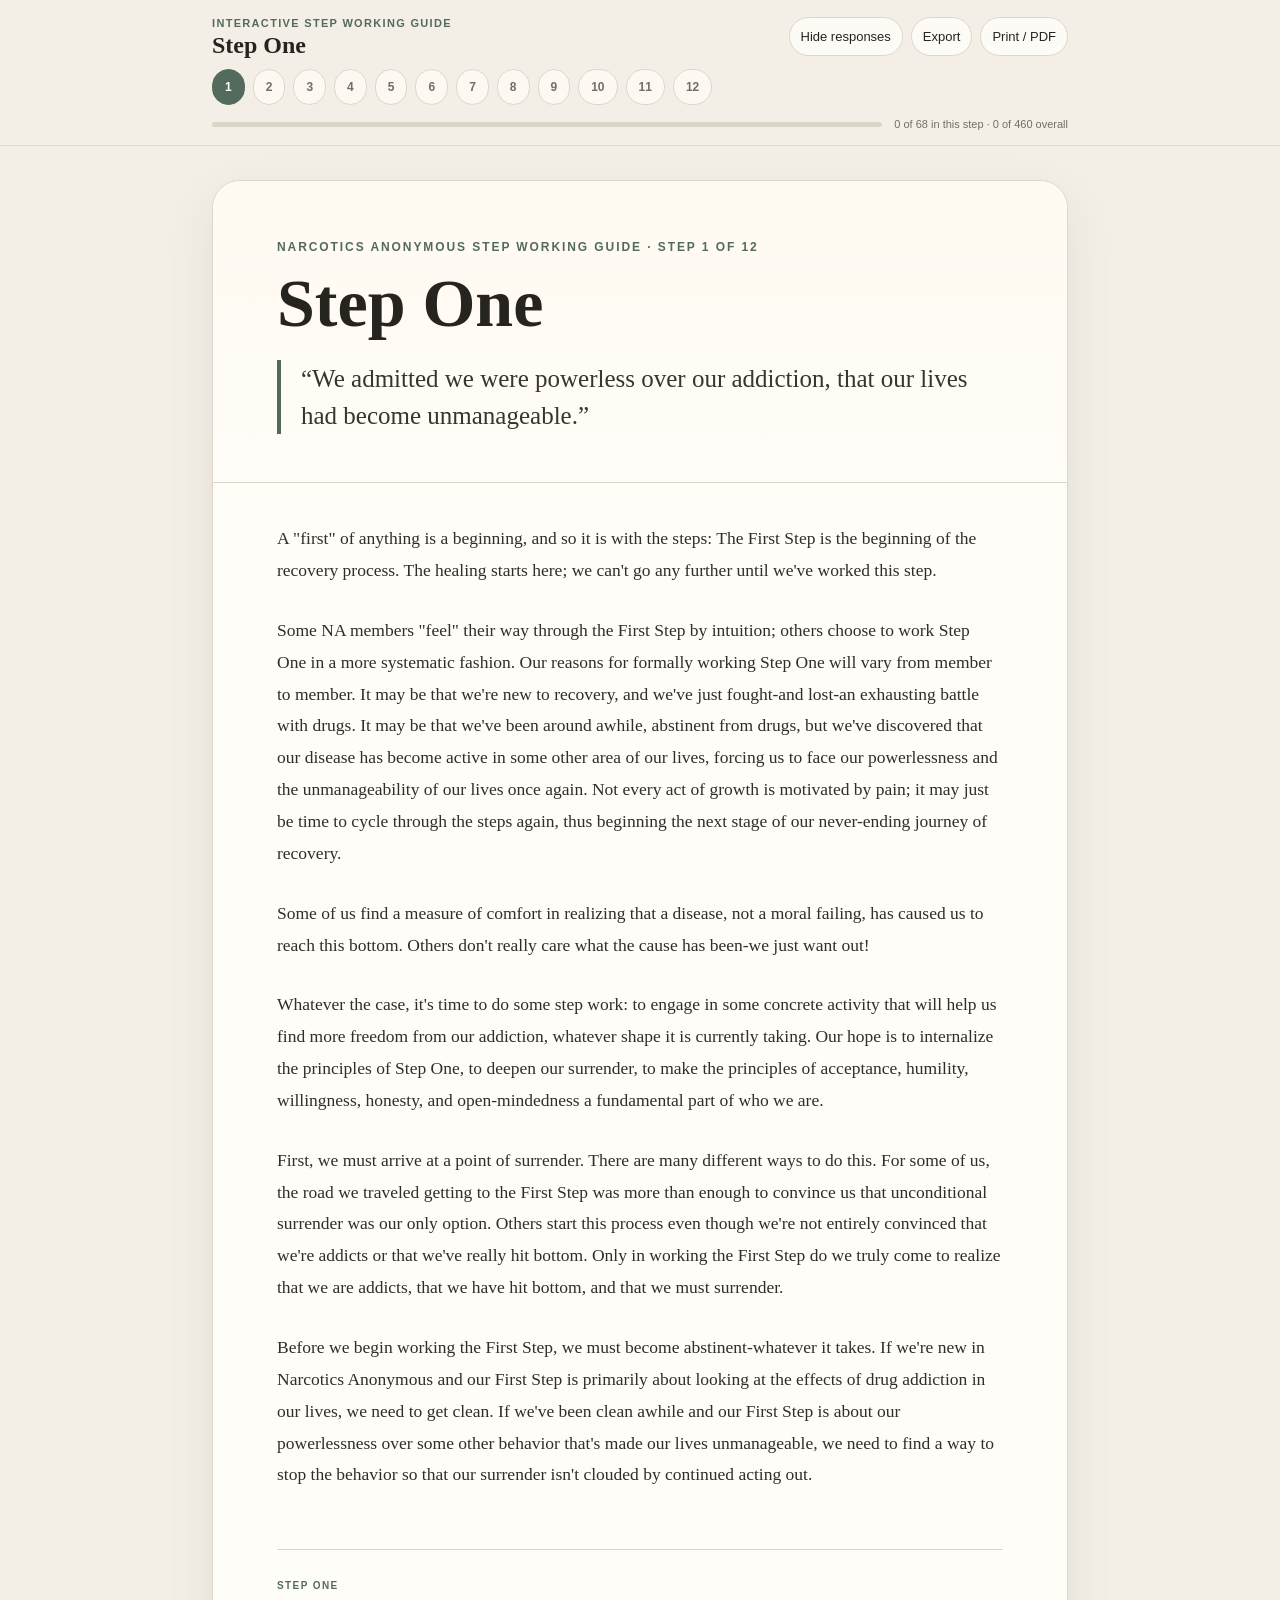
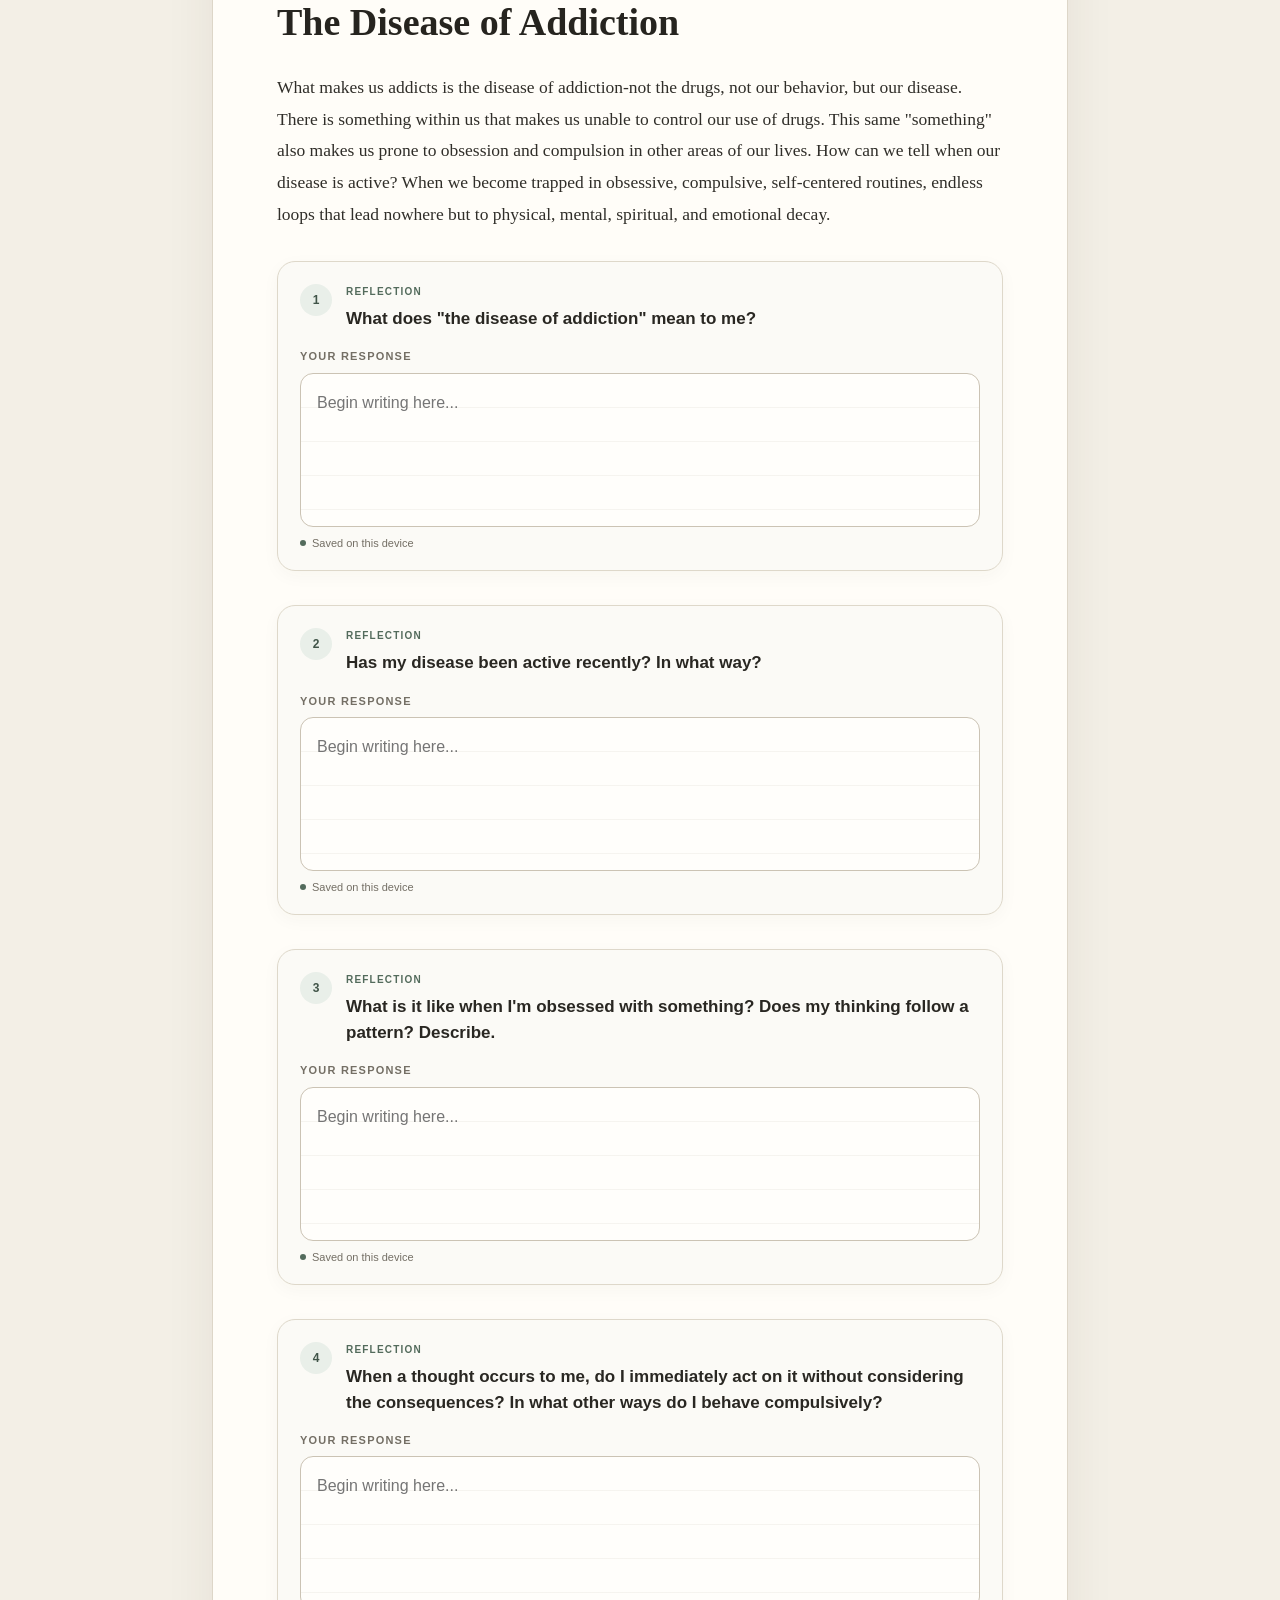
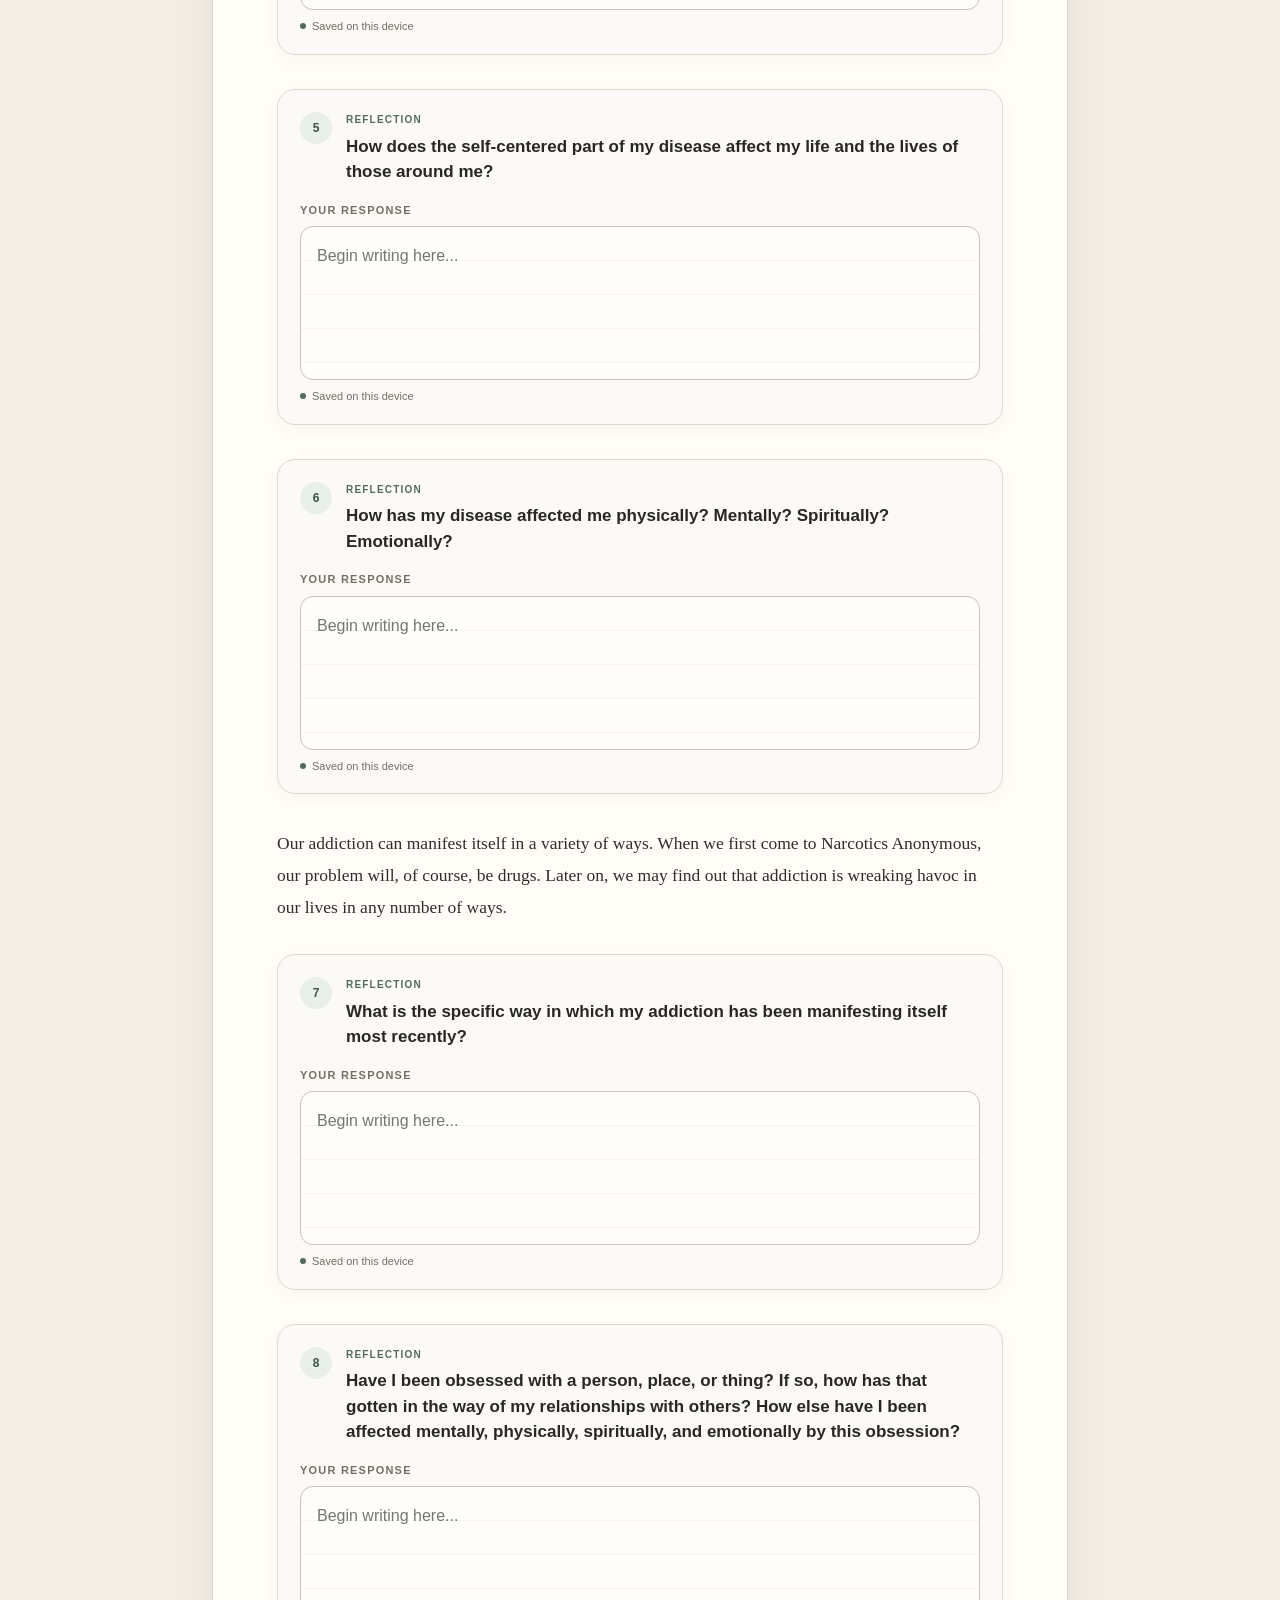
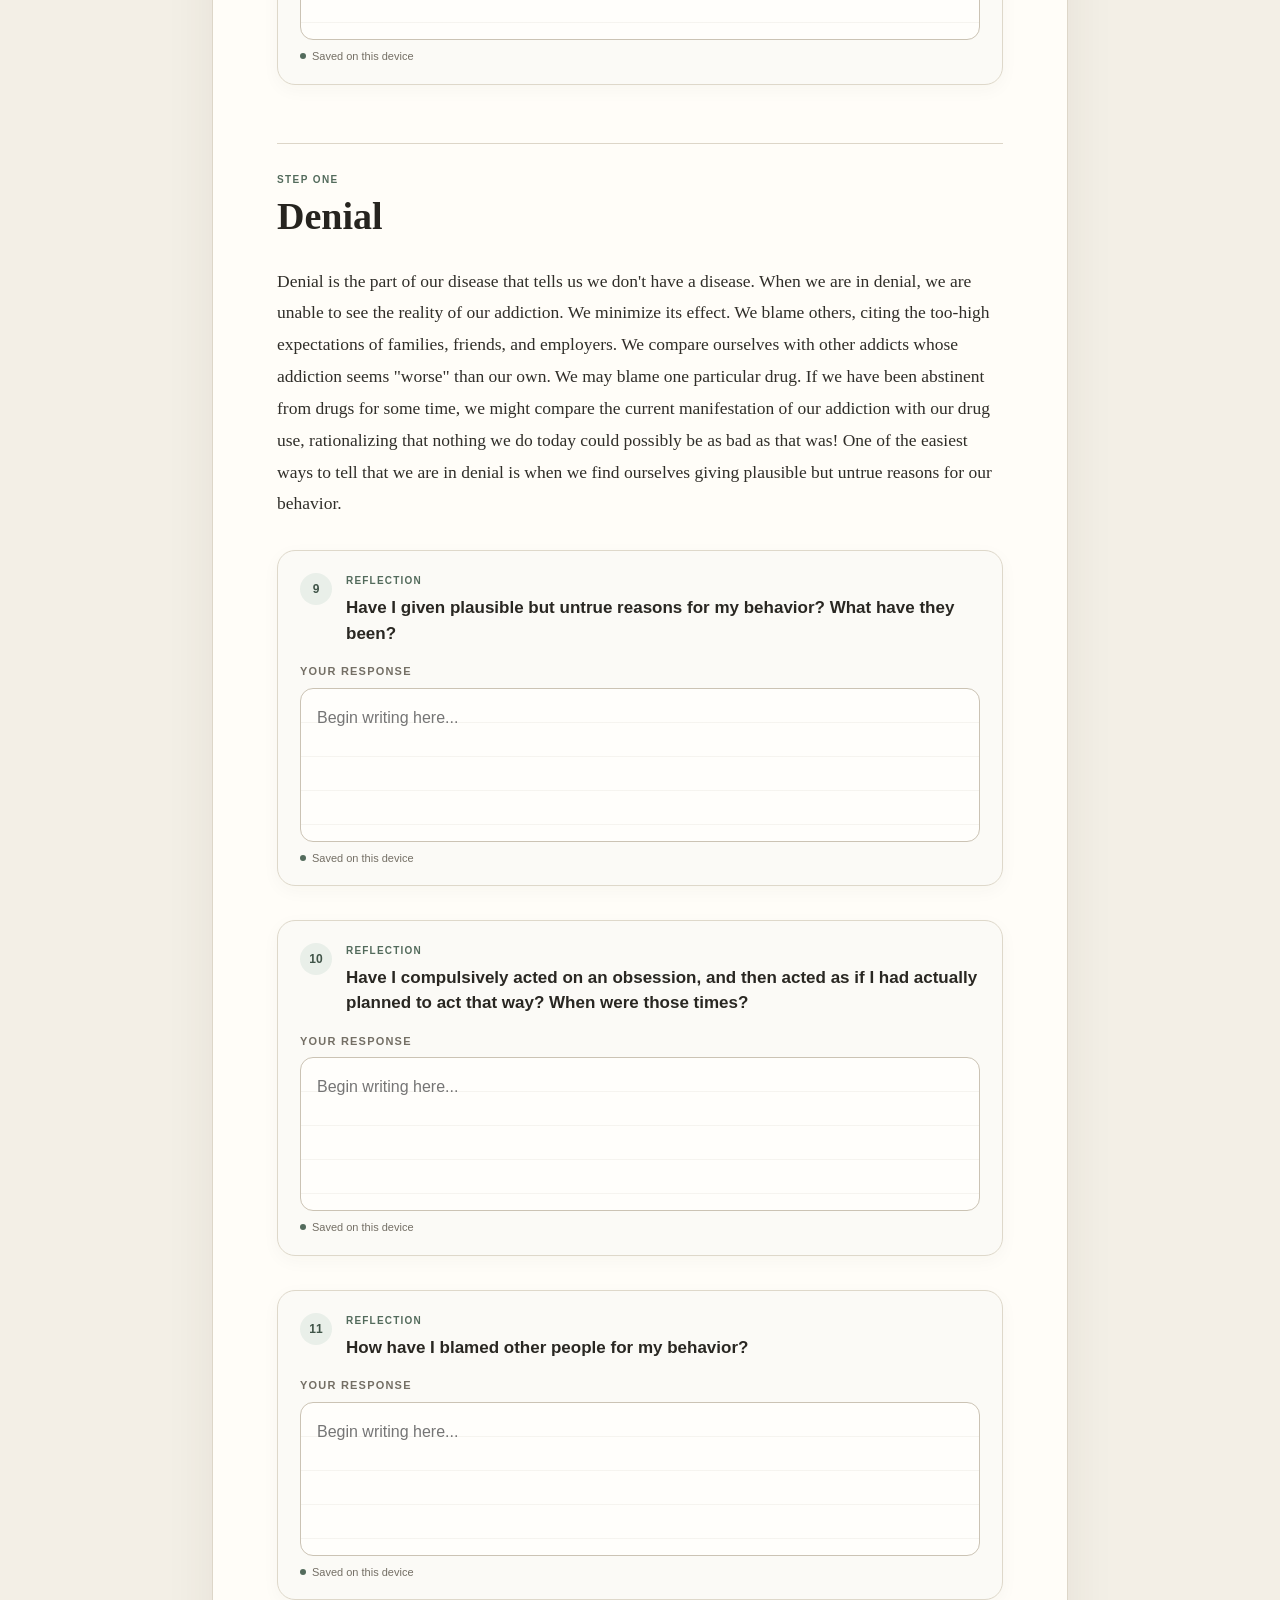
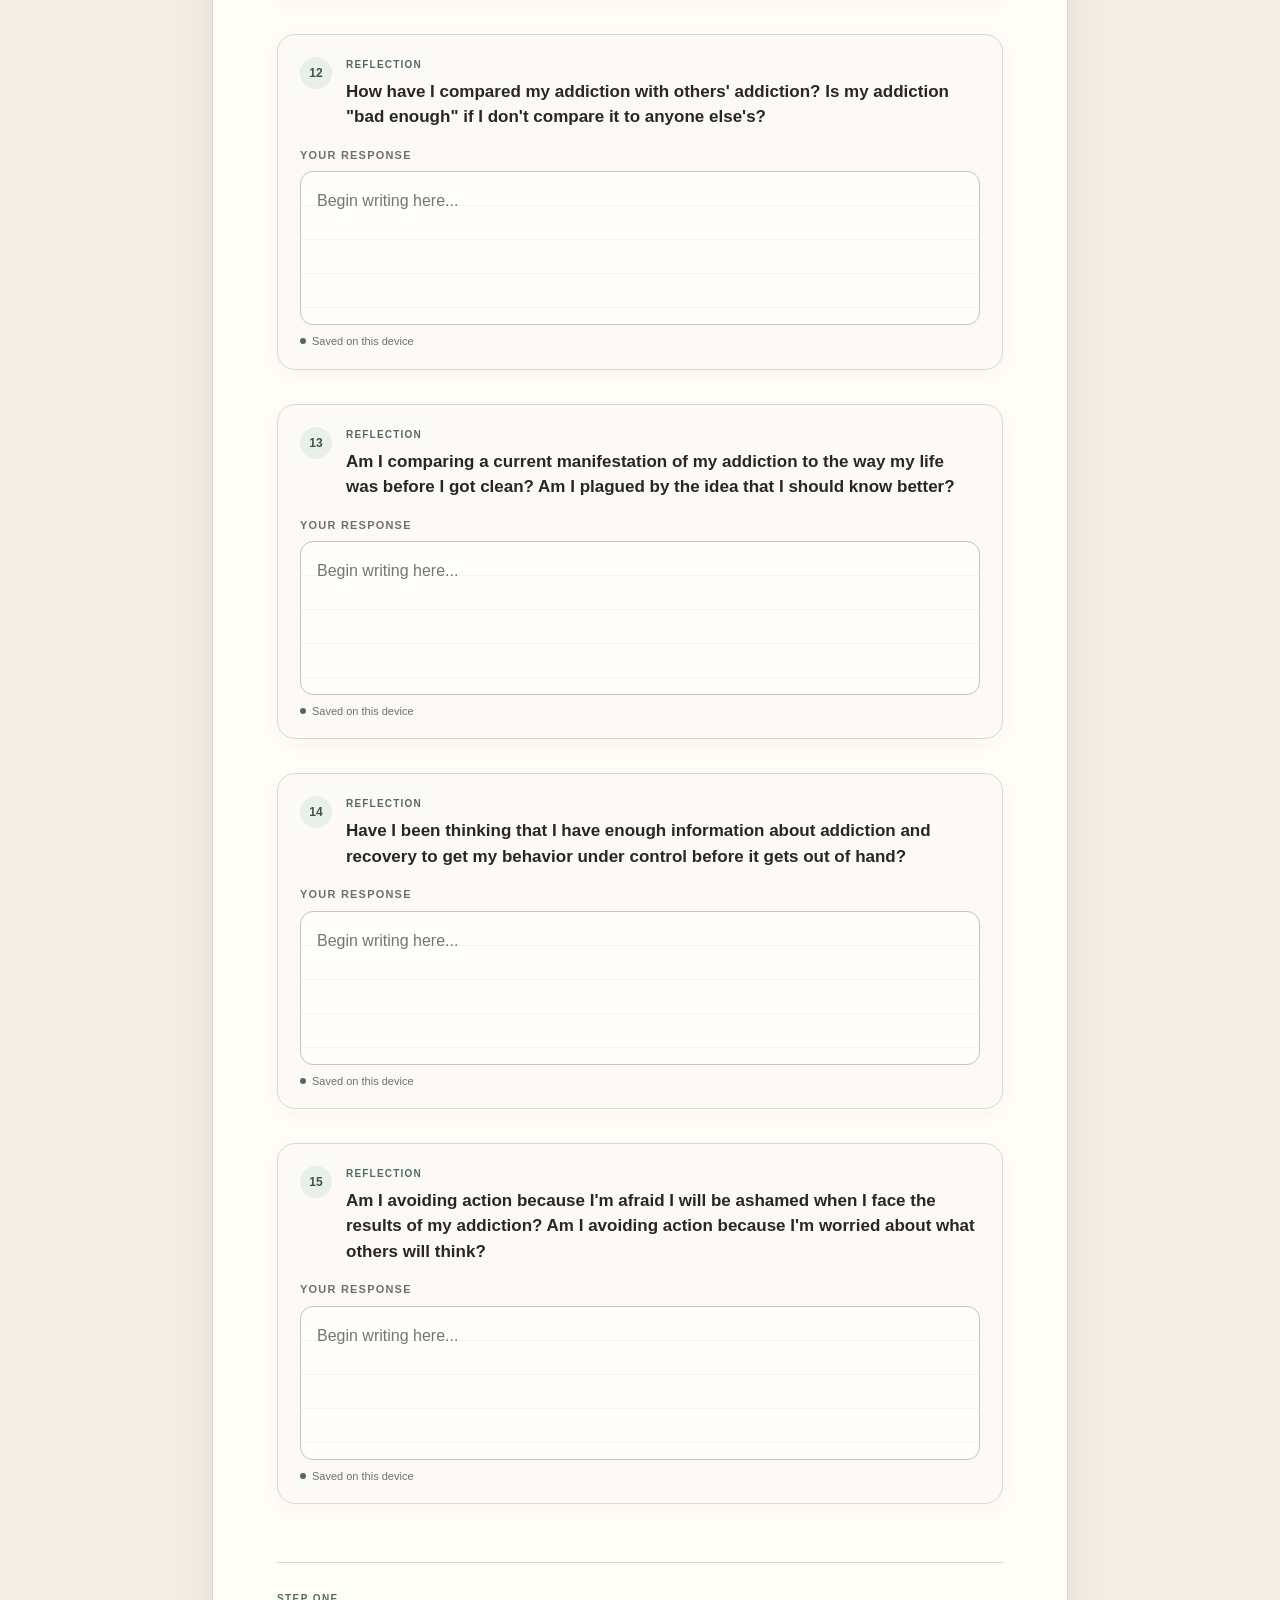
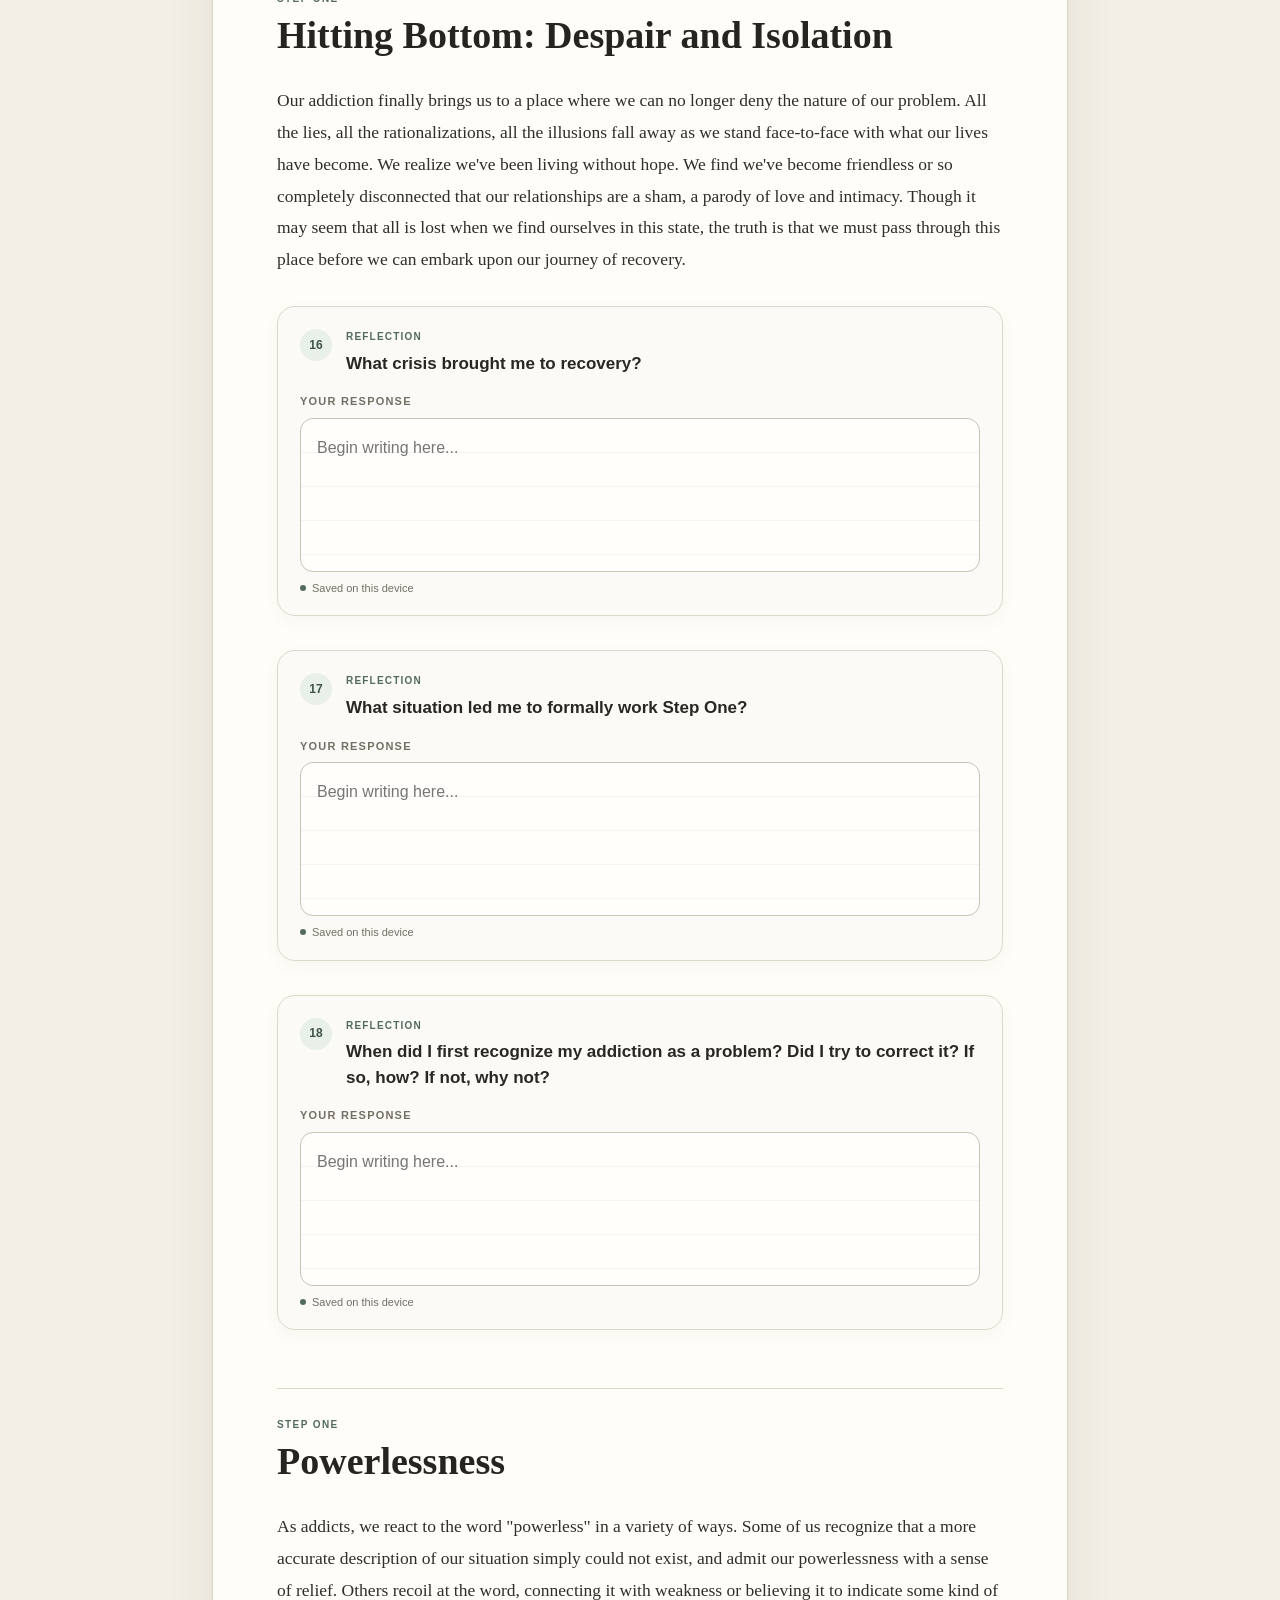
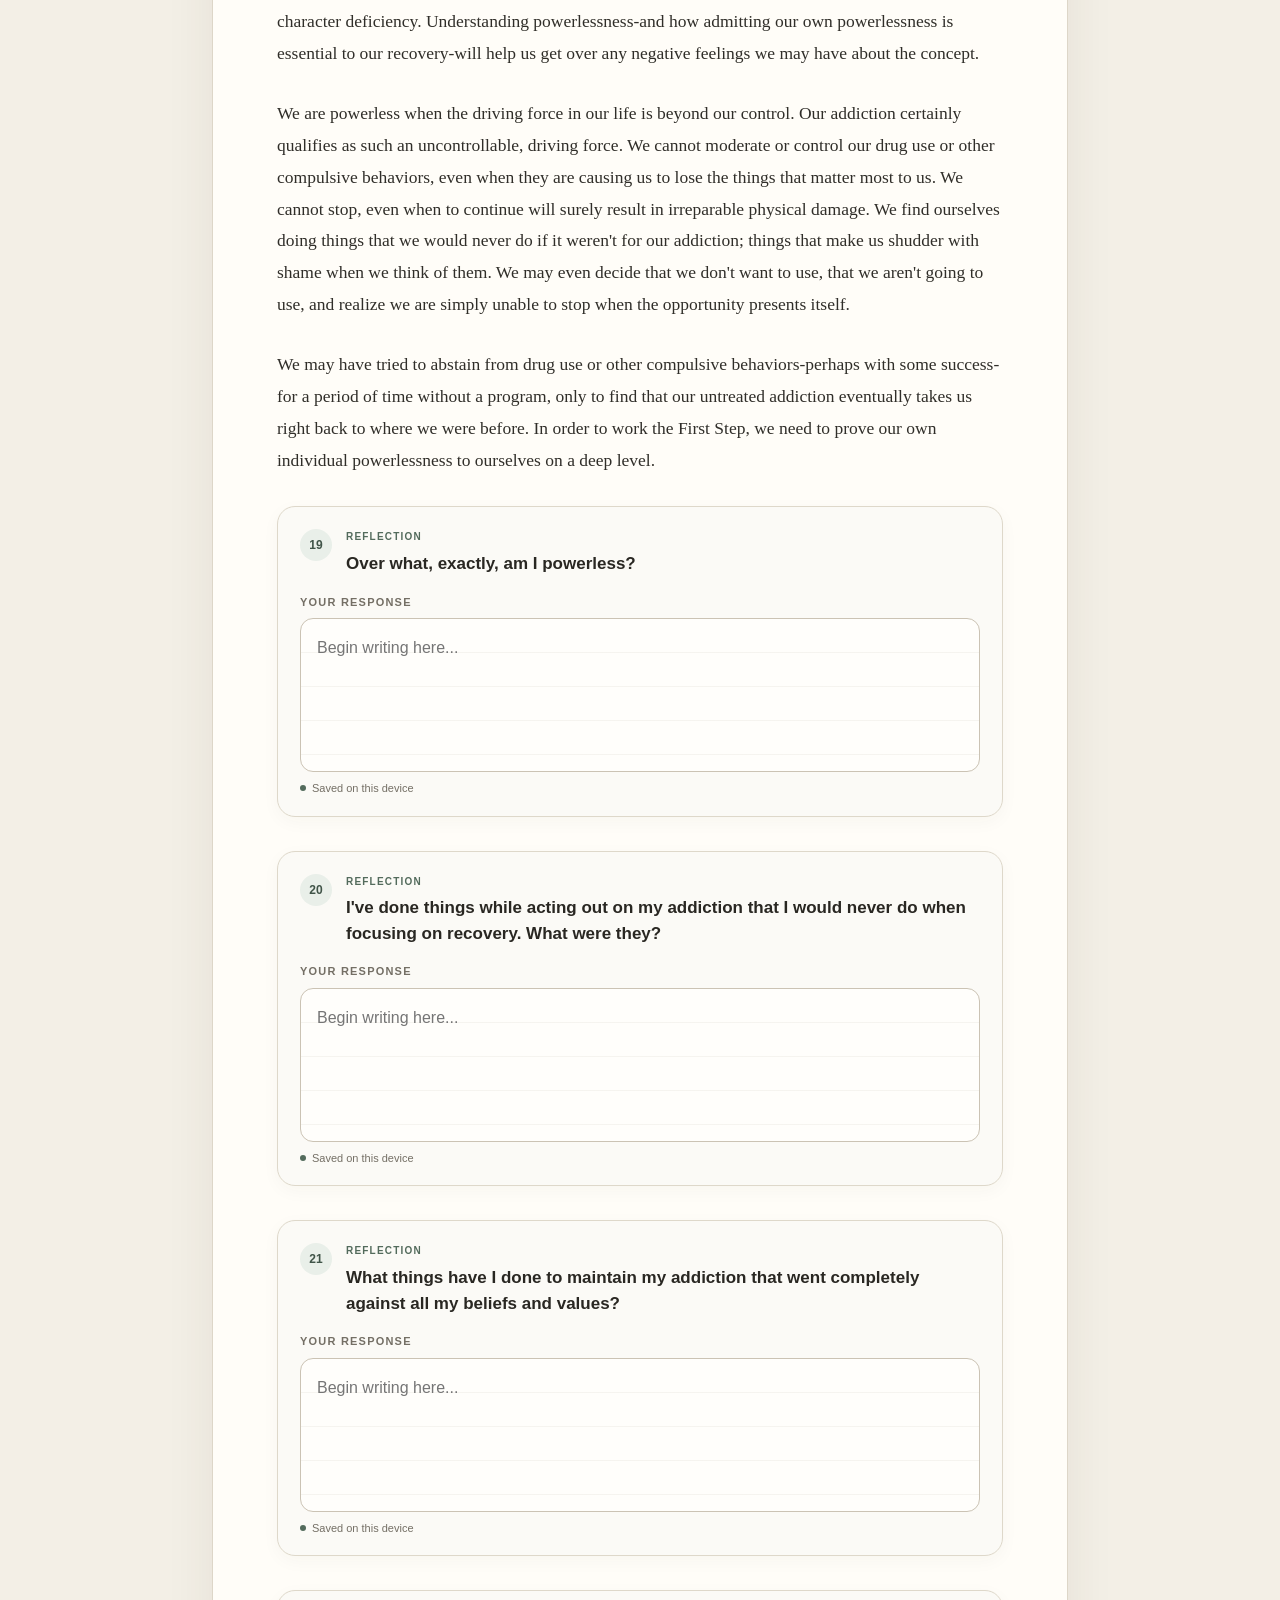
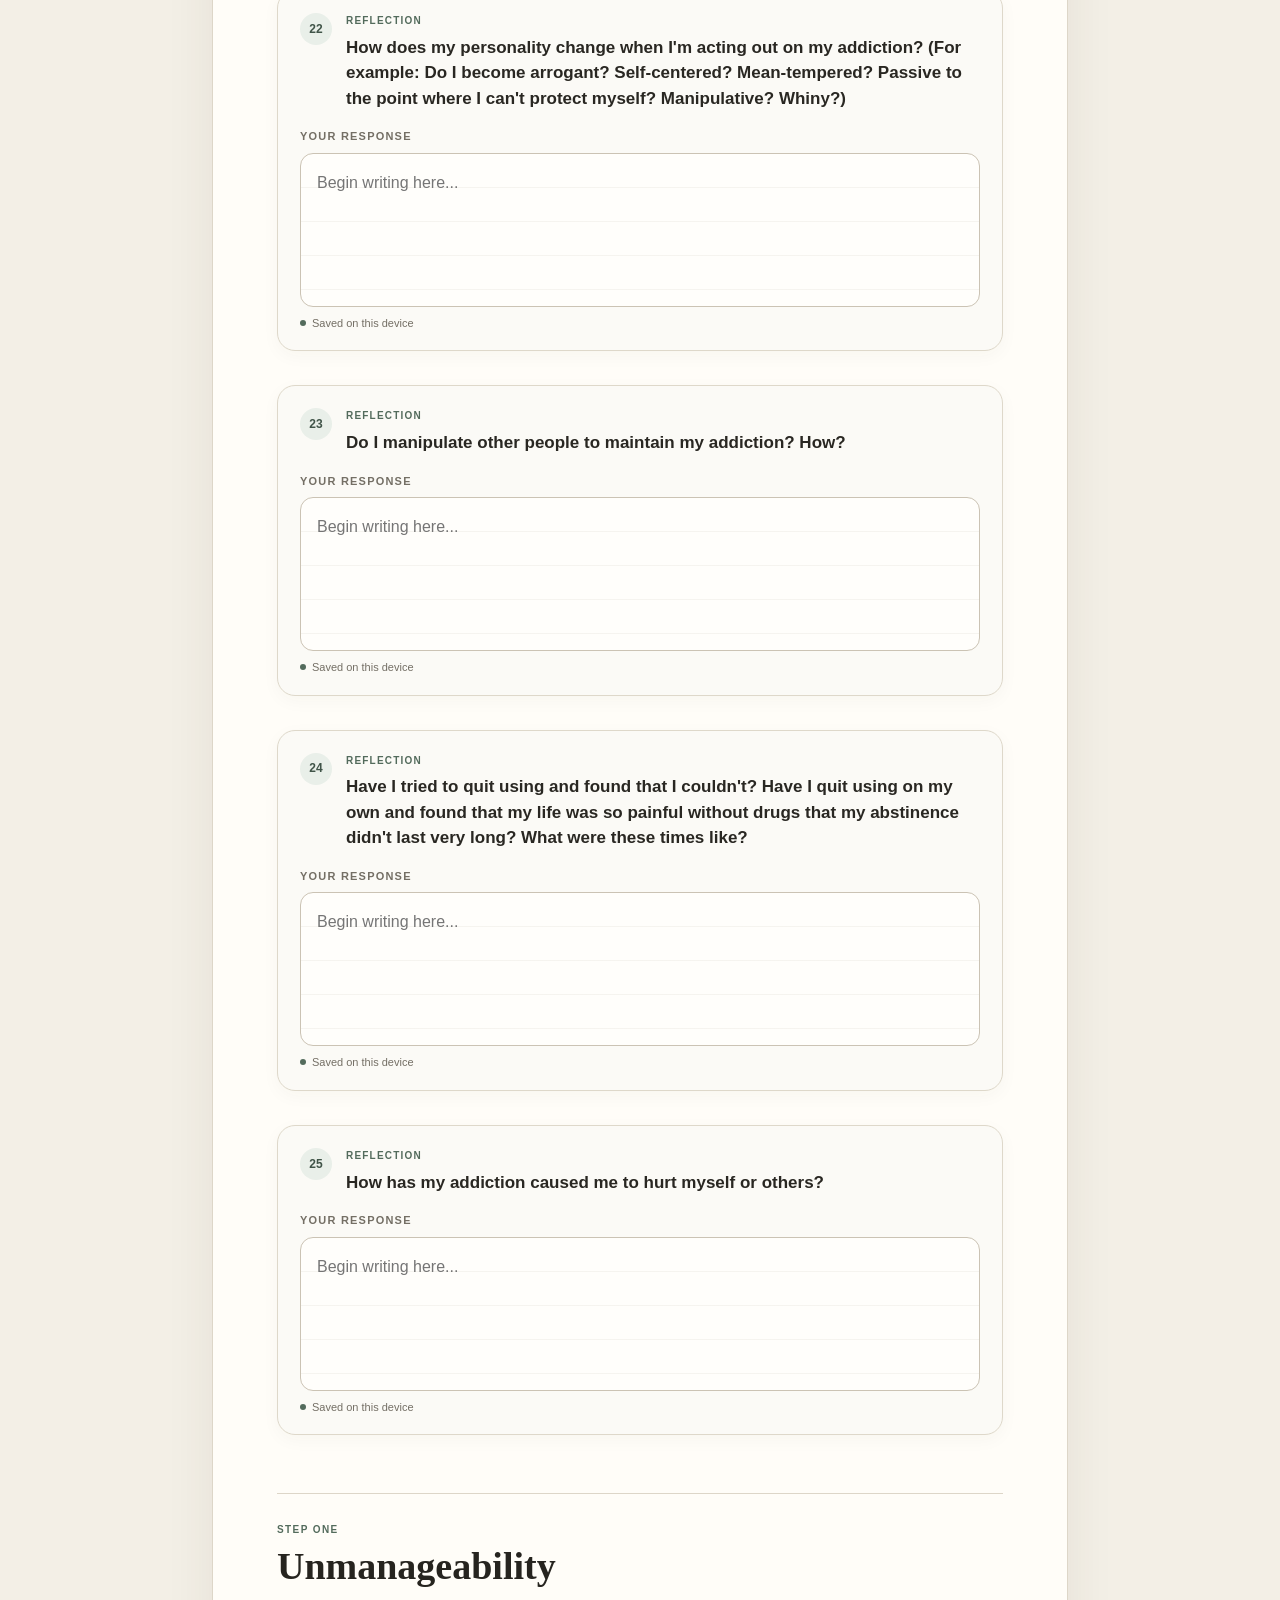
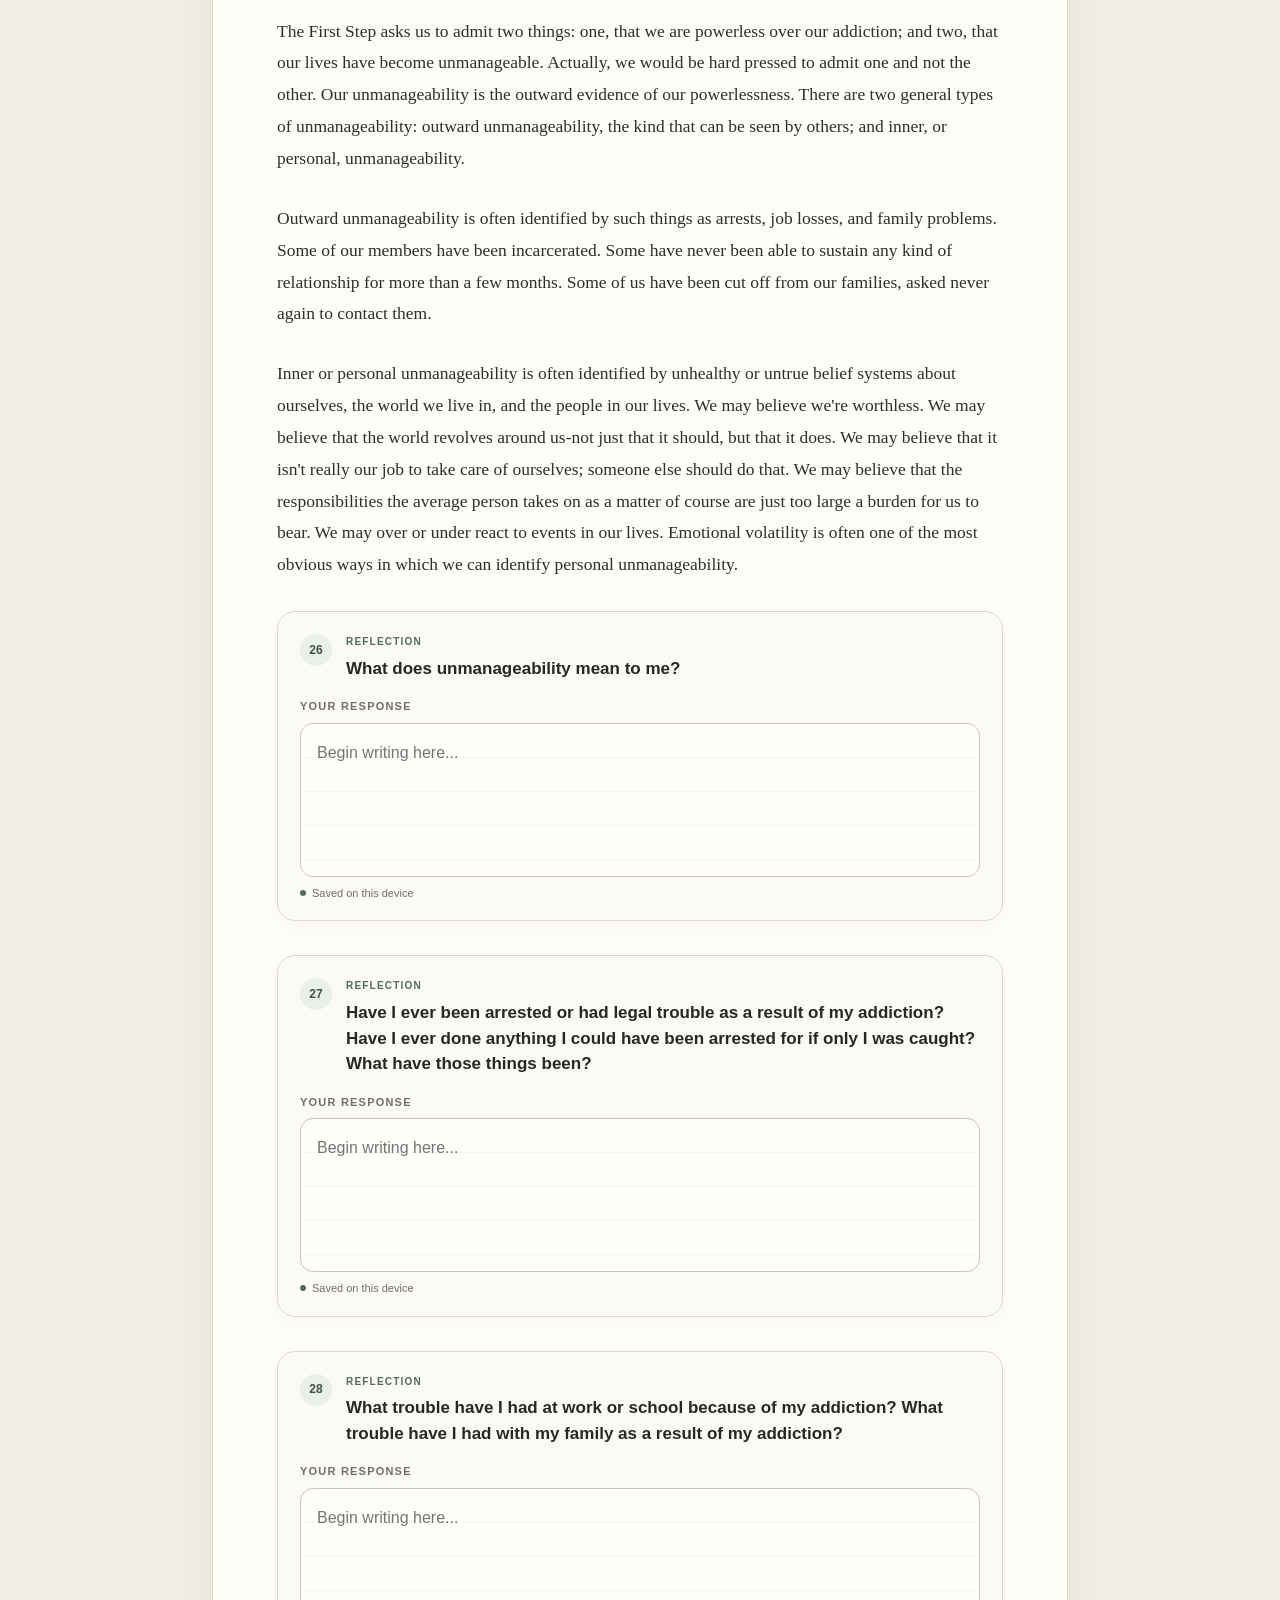
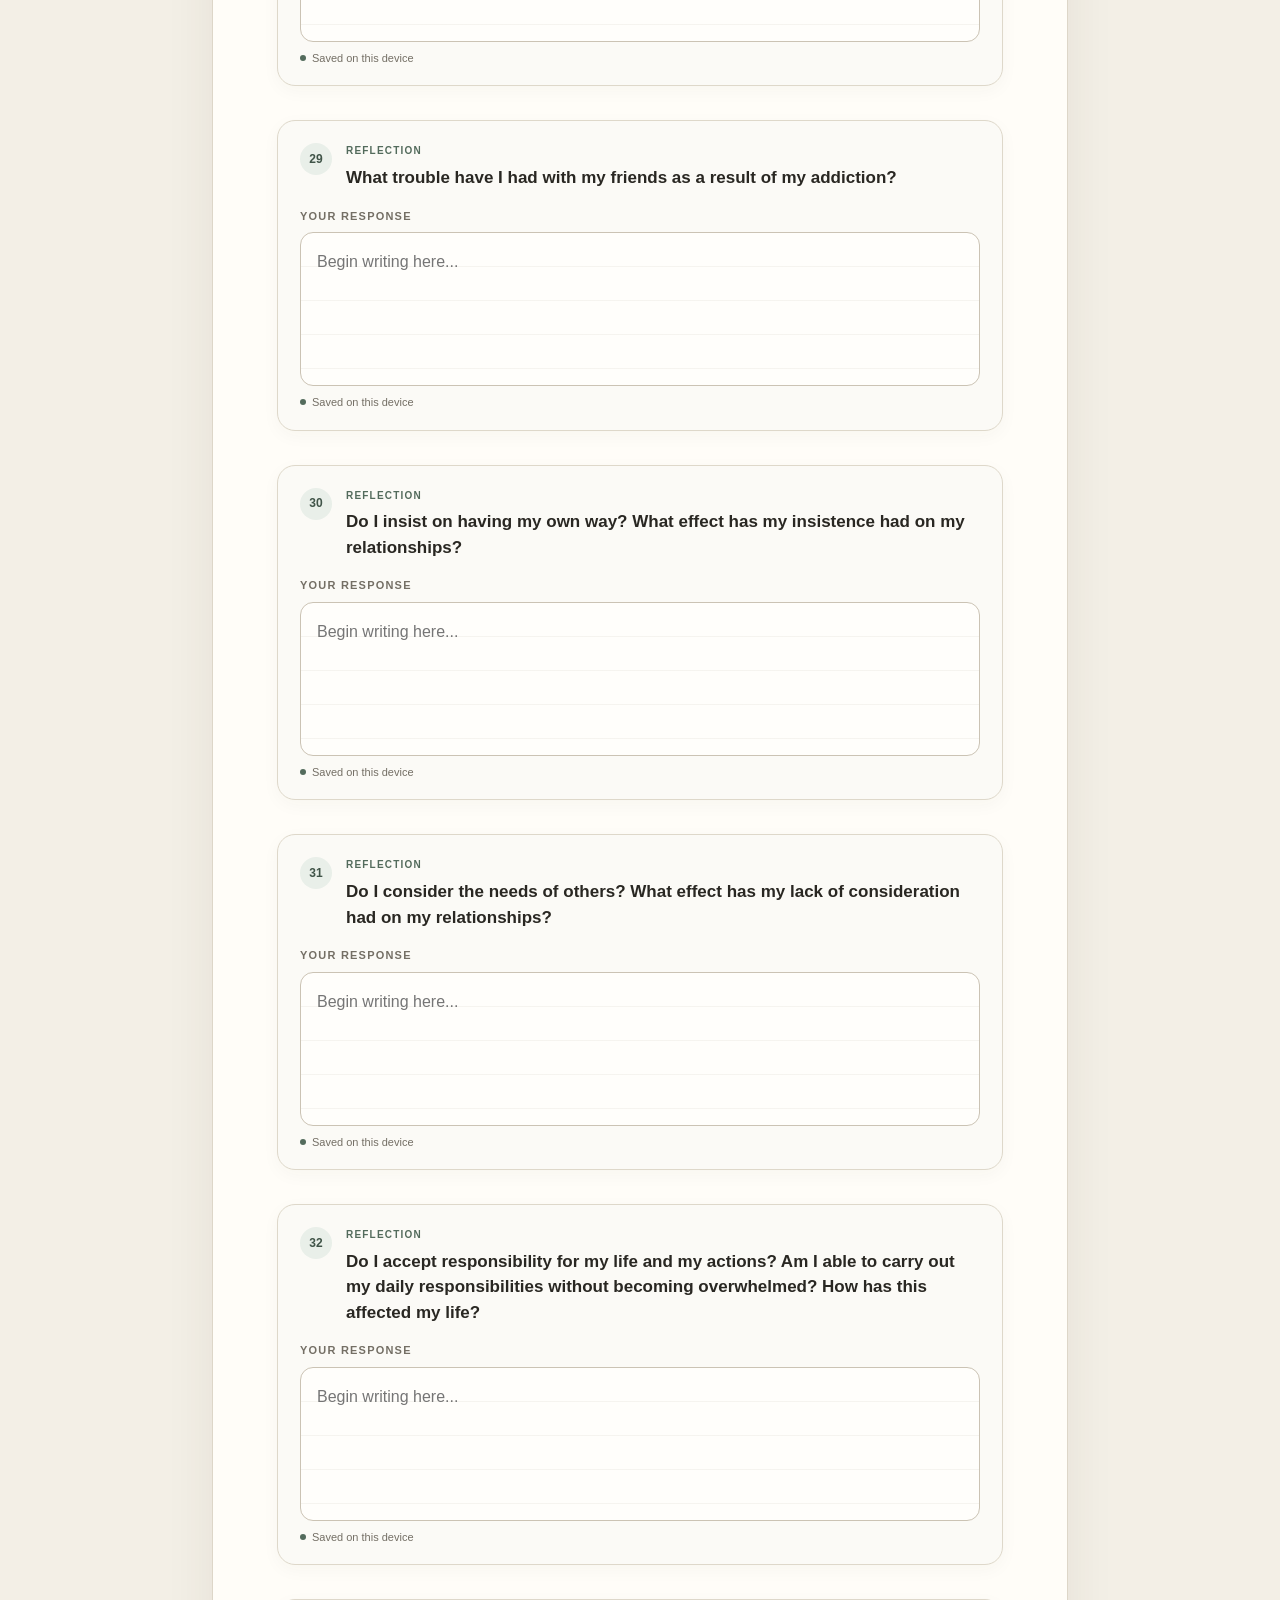
==== commit 00fb945d: "Polish workbook shell and add export action" ====
--- a/index.html
+++ b/index.html
@@ -3,36 +3,42 @@
 <head>
   <meta charset="utf-8">
   <meta name="viewport" content="width=device-width,initial-scale=1,viewport-fit=cover">
-  <meta name="theme-color" content="#f5f1e8">
+  <meta name="theme-color" content="#f3efe6">
+  <meta name="color-scheme" content="light">
   <title>Step Working Guide</title>
   <link rel="stylesheet" href="styles.css">
 </head>
 <body>
   <header class="topbar">
     <div class="topbar-inner">
-      <div>
+      <div class="brand-wrap">
         <div class="kicker">Interactive Step Working Guide</div>
         <div id="brandStep" class="brand">Step One</div>
       </div>
-      <div class="top-actions">
-        <button id="privacyBtn" class="ghost-btn" type="button">Hide responses</button>
+      <div class="top-actions" aria-label="Workbook actions">
+        <button id="privacyBtn" class="ghost-btn" type="button" aria-pressed="false">Hide responses</button>
+        <button id="exportBtn" class="ghost-btn" type="button">Export</button>
         <button id="printBtn" class="ghost-btn" type="button">Print / PDF</button>
       </div>
     </div>
+
     <nav class="step-nav" aria-label="Step navigation">
-      <button class="step-tab active" type="button" data-step="1">Step One</button>
-      <button class="step-tab" type="button" data-step="2">Step Two</button>
-      <button class="step-tab" type="button" data-step="3">Step Three</button>
-      <button class="step-tab" type="button" data-step="4">Step Four</button>
-      <button class="step-tab" type="button" data-step="5">Step Five</button>
-      <button class="step-tab" type="button" data-step="6">Step Six</button>
-      <button class="step-tab" type="button" data-step="7">Step Seven</button>
-      <button class="step-tab" type="button" data-step="8">Step Eight</button>
-      <button class="step-tab" type="button" data-step="9">Step Nine</button>
-      <button class="step-tab" type="button" data-step="10">Step Ten</button>
+      <button class="step-tab active" type="button" data-step="1">1</button>
+      <button class="step-tab" type="button" data-step="2">2</button>
+      <button class="step-tab" type="button" data-step="3">3</button>
+      <button class="step-tab" type="button" data-step="4">4</button>
+      <button class="step-tab" type="button" data-step="5">5</button>
+      <button class="step-tab" type="button" data-step="6">6</button>
+      <button class="step-tab" type="button" data-step="7">7</button>
+      <button class="step-tab" type="button" data-step="8">8</button>
+      <button class="step-tab" type="button" data-step="9">9</button>
+      <button class="step-tab" type="button" data-step="10">10</button>
+      <button class="step-tab" type="button" data-step="11">11</button>
+      <button class="step-tab" type="button" data-step="12">12</button>
     </nav>
-    <div class="progress-shell" aria-label="Step progress">
-      <div class="progress-bar"><div id="progressFill"></div></div>
+
+    <div class="progress-shell" aria-label="Workbook progress">
+      <div class="progress-bar" role="progressbar" aria-valuemin="0" aria-valuemax="100" aria-valuenow="0"><div id="progressFill"></div></div>
       <div id="progressText" class="progress-text">0 of 0 reflections answered</div>
     </div>
   </header>
@@ -57,6 +63,9 @@
   <script src="data/step-8.js"></script>
   <script src="data/step-9.js"></script>
   <script src="data/step-10.js"></script>
+  <script src="data/step-11.js"></script>
+  <script src="data/step-12.js"></script>
+  <script src="data/final-source-fixes.js"></script>
   <script src="app.js"></script>
 </body>
 </html>
--- a/styles.css
+++ b/styles.css
@@ -56,6 +56,10 @@
 .private textarea{color:transparent;text-shadow:0 0 10px rgba(38,36,31,.65);caret-color:var(--ink)}
 .batch-end{margin:58px 0 6px;padding:22px 24px;border:1px solid #cfd9d1;border-radius:16px;background:var(--sage-soft);color:#33443a;font-size:14px;line-height:1.6}
 .batch-end-label{text-transform:uppercase;letter-spacing:.13em;font-size:10px;font-weight:800;color:var(--sage-deep);margin-bottom:6px}
+.step-footer-nav{margin-top:64px;padding-top:26px;border-top:1px solid var(--rule);display:flex;justify-content:space-between;align-items:center;gap:12px}
+.step-move{border:1px solid var(--rule);background:var(--paper-strong);color:var(--sage-deep);padding:11px 16px;border-radius:999px;font-weight:750;font-size:13px}
+.step-move:hover{border-color:var(--sage)}
+.step-move.primary{background:var(--sage);border-color:var(--sage);color:white}
 .footer{max-width:900px;margin:-72px auto 0;padding:0 22px 34px;color:var(--muted);font-size:12px;display:flex;justify-content:space-between;gap:14px}
 .text-btn{border:0;background:transparent;padding:0;color:var(--sage-deep);text-decoration:underline;text-underline-offset:3px}
 .source-ref{display:none}
@@ -65,8 +69,9 @@
   .progress-shell{padding:0 14px 9px;grid-template-columns:1fr}.progress-text{display:none}
   .page-shell{padding:18px 10px 88px}.workbook{border-radius:20px}.step-hero{padding:38px 22px 34px}.content{padding:8px 18px 48px}
   .reading{font-size:17px;margin:24px 0}.section-heading{margin-top:44px}.reflection{padding:18px 16px;margin:24px 0 28px}.reflection-top{gap:10px}.question{font-size:16px}textarea{min-height:170px}.batch-end{margin-top:42px;padding:18px}
+  .step-footer-nav{margin-top:44px}.step-move{padding:10px 13px;font-size:12px}
   .footer{padding:0 14px 24px;display:block}.footer .text-btn{display:block;margin-top:8px}
 }
 @media print{
-  body{background:#fff}.topbar,.footer{display:none}.page-shell{padding:0;max-width:none}.workbook{border:0;box-shadow:none;border-radius:0}.step-hero{break-after:avoid}.reflection{break-inside:avoid;box-shadow:none}.batch-end{display:none}textarea{min-height:200px;color:transparent;border-radius:0;background-image:repeating-linear-gradient(to bottom,transparent,transparent 33px,#d7d2c8 34px)}
+  body{background:#fff}.topbar,.footer,.step-footer-nav{display:none}.page-shell{padding:0;max-width:none}.workbook{border:0;box-shadow:none;border-radius:0}.step-hero{break-after:avoid}.reflection{break-inside:avoid;box-shadow:none}.batch-end{display:none}textarea{min-height:200px;color:transparent;border-radius:0;background-image:repeating-linear-gradient(to bottom,transparent,transparent 33px,#d7d2c8 34px)}
 }
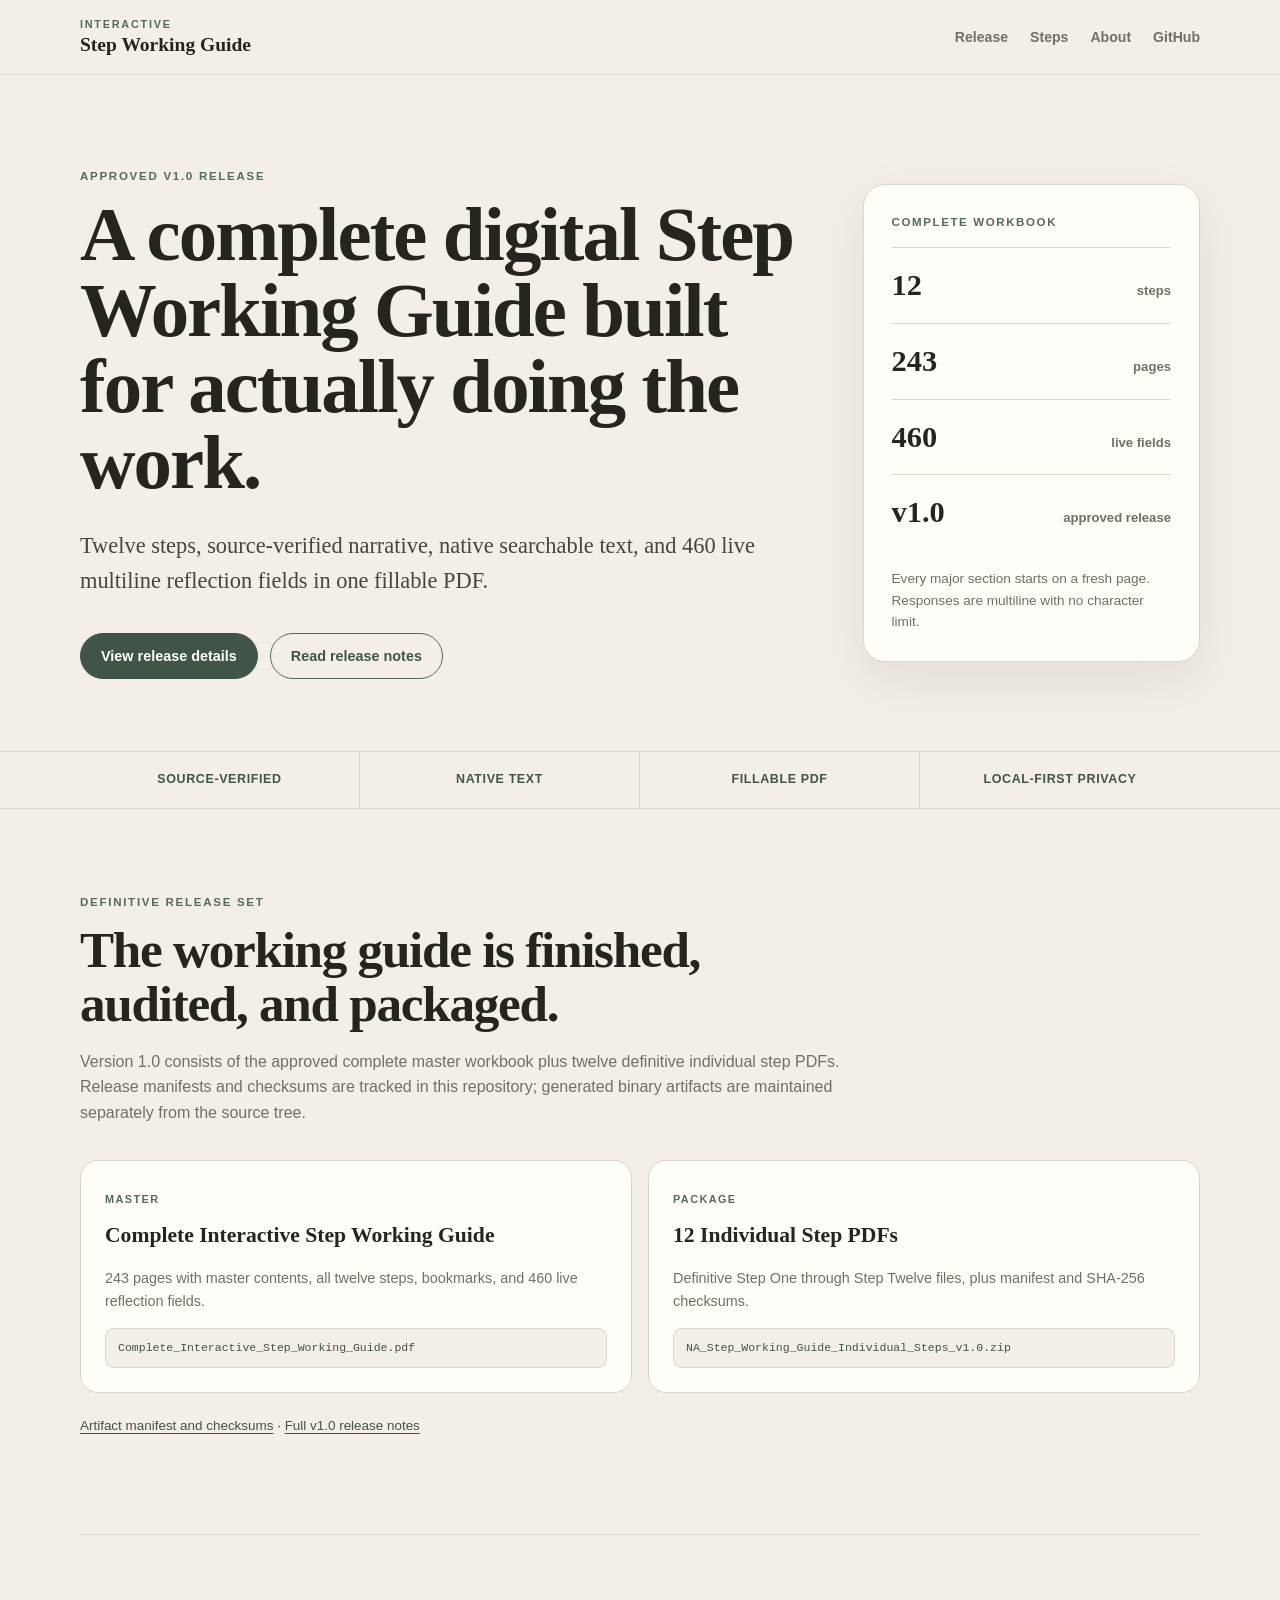
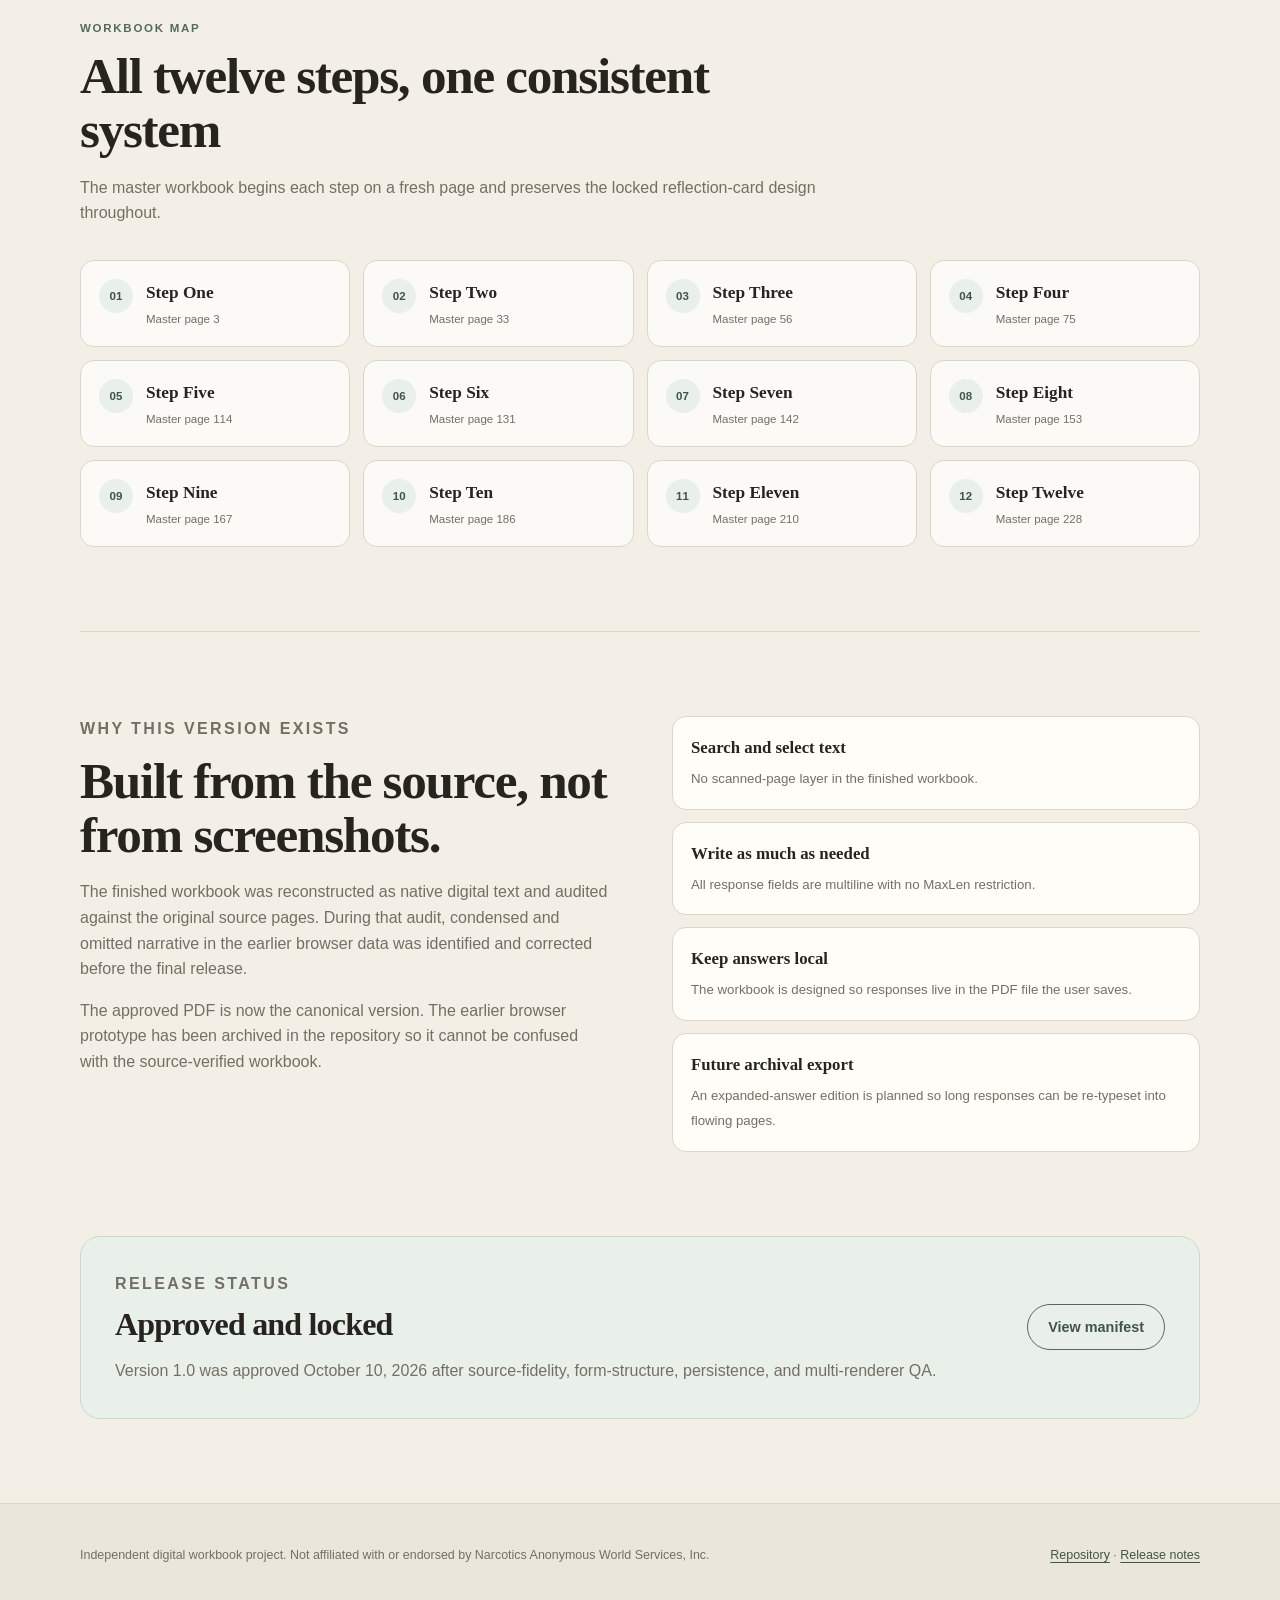
==== commit 59a9c1b8: "Publish approved v1.0 release site and archive prototype" ====
--- a/index.html
+++ b/index.html
@@ -5,67 +5,129 @@
   <meta name="viewport" content="width=device-width,initial-scale=1,viewport-fit=cover">
   <meta name="theme-color" content="#f3efe6">
   <meta name="color-scheme" content="light">
-  <title>Step Working Guide</title>
+  <meta name="description" content="Source-verified, native-text, fillable Twelve Step Working Guide workbook with 460 reflection fields.">
+  <title>Interactive Step Working Guide</title>
   <link rel="stylesheet" href="styles.css">
 </head>
 <body>
-  <header class="topbar">
-    <div class="topbar-inner">
-      <div class="brand-wrap">
-        <div class="kicker">Interactive Step Working Guide</div>
-        <div id="brandStep" class="brand">Step One</div>
-      </div>
-      <div class="top-actions" aria-label="Workbook actions">
-        <button id="privacyBtn" class="ghost-btn" type="button" aria-pressed="false">Hide responses</button>
-        <button id="exportBtn" class="ghost-btn" type="button">Export</button>
-        <button id="printBtn" class="ghost-btn" type="button">Print / PDF</button>
-      </div>
-    </div>
-
-    <nav class="step-nav" aria-label="Step navigation">
-      <button class="step-tab active" type="button" data-step="1">1</button>
-      <button class="step-tab" type="button" data-step="2">2</button>
-      <button class="step-tab" type="button" data-step="3">3</button>
-      <button class="step-tab" type="button" data-step="4">4</button>
-      <button class="step-tab" type="button" data-step="5">5</button>
-      <button class="step-tab" type="button" data-step="6">6</button>
-      <button class="step-tab" type="button" data-step="7">7</button>
-      <button class="step-tab" type="button" data-step="8">8</button>
-      <button class="step-tab" type="button" data-step="9">9</button>
-      <button class="step-tab" type="button" data-step="10">10</button>
-      <button class="step-tab" type="button" data-step="11">11</button>
-      <button class="step-tab" type="button" data-step="12">12</button>
-    </nav>
-
-    <div class="progress-shell" aria-label="Workbook progress">
-      <div class="progress-bar" role="progressbar" aria-valuemin="0" aria-valuemax="100" aria-valuenow="0"><div id="progressFill"></div></div>
-      <div id="progressText" class="progress-text">0 of 0 reflections answered</div>
+  <header class="site-header">
+    <div class="nav-shell">
+      <a class="brand" href="#top" aria-label="Interactive Step Working Guide home">
+        <span class="brand-kicker">Interactive</span>
+        <span class="brand-name">Step Working Guide</span>
+      </a>
+      <nav class="nav-links" aria-label="Primary navigation">
+        <a href="#release">Release</a>
+        <a href="#steps">Steps</a>
+        <a href="#about">About</a>
+        <a href="https://github.com/amy2213/step-working-guide">GitHub</a>
+      </nav>
     </div>
   </header>
 
-  <main class="page-shell">
-    <article id="workbook" class="workbook" aria-live="polite"></article>
+  <main id="top">
+    <section class="hero section-shell">
+      <div class="hero-copy">
+        <p class="eyebrow">Approved v1.0 release</p>
+        <h1>A complete digital Step Working Guide built for actually doing the work.</h1>
+        <p class="lede">Twelve steps, source-verified narrative, native searchable text, and 460 live multiline reflection fields in one fillable PDF.</p>
+        <div class="hero-actions">
+          <a class="button primary" href="#release">View release details</a>
+          <a class="button secondary" href="RELEASE_NOTES.md">Read release notes</a>
+        </div>
+      </div>
+      <aside class="release-card" aria-label="Release details">
+        <p class="release-label">Complete workbook</p>
+        <div class="metric"><strong>12</strong><span>steps</span></div>
+        <div class="metric"><strong>243</strong><span>pages</span></div>
+        <div class="metric"><strong>460</strong><span>live fields</span></div>
+        <div class="metric"><strong>v1.0</strong><span>approved release</span></div>
+        <p class="release-note">Every major section starts on a fresh page. Responses are multiline with no character limit.</p>
+      </aside>
+    </section>
+
+    <section class="trust-strip" aria-label="Workbook qualities">
+      <div>Source-verified</div>
+      <div>Native text</div>
+      <div>Fillable PDF</div>
+      <div>Local-first privacy</div>
+    </section>
+
+    <section id="release" class="section-shell section-block">
+      <div class="section-heading">
+        <p class="eyebrow">Definitive release set</p>
+        <h2>The working guide is finished, audited, and packaged.</h2>
+        <p>Version 1.0 consists of the approved complete master workbook plus twelve definitive individual step PDFs. Release manifests and checksums are tracked in this repository; generated binary artifacts are maintained separately from the source tree.</p>
+      </div>
+      <div class="artifact-grid">
+        <article class="artifact-card">
+          <span class="artifact-tag">Master</span>
+          <h3>Complete Interactive Step Working Guide</h3>
+          <p>243 pages with master contents, all twelve steps, bookmarks, and 460 live reflection fields.</p>
+          <code>Complete_Interactive_Step_Working_Guide.pdf</code>
+        </article>
+        <article class="artifact-card">
+          <span class="artifact-tag">Package</span>
+          <h3>12 Individual Step PDFs</h3>
+          <p>Definitive Step One through Step Twelve files, plus manifest and SHA-256 checksums.</p>
+          <code>NA_Step_Working_Guide_Individual_Steps_v1.0.zip</code>
+        </article>
+      </div>
+      <p class="release-links"><a href="release/ARTIFACTS.md">Artifact manifest and checksums</a> · <a href="RELEASE_NOTES.md">Full v1.0 release notes</a></p>
+    </section>
+
+    <section id="steps" class="section-shell section-block step-section">
+      <div class="section-heading">
+        <p class="eyebrow">Workbook map</p>
+        <h2>All twelve steps, one consistent system</h2>
+        <p>The master workbook begins each step on a fresh page and preserves the locked reflection-card design throughout.</p>
+      </div>
+      <div class="step-grid">
+        <div class="step-card"><span>01</span><strong>Step One</strong><small>Master page 3</small></div>
+        <div class="step-card"><span>02</span><strong>Step Two</strong><small>Master page 33</small></div>
+        <div class="step-card"><span>03</span><strong>Step Three</strong><small>Master page 56</small></div>
+        <div class="step-card"><span>04</span><strong>Step Four</strong><small>Master page 75</small></div>
+        <div class="step-card"><span>05</span><strong>Step Five</strong><small>Master page 114</small></div>
+        <div class="step-card"><span>06</span><strong>Step Six</strong><small>Master page 131</small></div>
+        <div class="step-card"><span>07</span><strong>Step Seven</strong><small>Master page 142</small></div>
+        <div class="step-card"><span>08</span><strong>Step Eight</strong><small>Master page 153</small></div>
+        <div class="step-card"><span>09</span><strong>Step Nine</strong><small>Master page 167</small></div>
+        <div class="step-card"><span>10</span><strong>Step Ten</strong><small>Master page 186</small></div>
+        <div class="step-card"><span>11</span><strong>Step Eleven</strong><small>Master page 210</small></div>
+        <div class="step-card"><span>12</span><strong>Step Twelve</strong><small>Master page 228</small></div>
+      </div>
+    </section>
+
+    <section id="about" class="section-shell section-block two-col">
+      <div>
+        <p class="eyebrow">Why this version exists</p>
+        <h2>Built from the source, not from screenshots.</h2>
+        <p>The finished workbook was reconstructed as native digital text and audited against the original source pages. During that audit, condensed and omitted narrative in the earlier browser data was identified and corrected before the final release.</p>
+        <p>The approved PDF is now the canonical version. The earlier browser prototype has been archived in the repository so it cannot be confused with the source-verified workbook.</p>
+      </div>
+      <div class="feature-list">
+        <div><strong>Search and select text</strong><span>No scanned-page layer in the finished workbook.</span></div>
+        <div><strong>Write as much as needed</strong><span>All response fields are multiline with no MaxLen restriction.</span></div>
+        <div><strong>Keep answers local</strong><span>The workbook is designed so responses live in the PDF file the user saves.</span></div>
+        <div><strong>Future archival export</strong><span>An expanded-answer edition is planned so long responses can be re-typeset into flowing pages.</span></div>
+      </div>
+    </section>
+
+    <section class="section-shell release-banner">
+      <div>
+        <p class="eyebrow">Release status</p>
+        <h2>Approved and locked</h2>
+        <p>Version 1.0 was approved October 10, 2026 after source-fidelity, form-structure, persistence, and multi-renderer QA.</p>
+      </div>
+      <a class="button secondary" href="release/ARTIFACTS.md">View manifest</a>
+    </section>
   </main>
 
-  <footer class="footer">
-    <span>Responses save automatically on this device.</span>
-    <button id="clearBtn" type="button" class="text-btn">Clear saved responses for this step</button>
+  <footer class="site-footer">
+    <div class="section-shell footer-inner">
+      <p>Independent digital workbook project. Not affiliated with or endorsed by Narcotics Anonymous World Services, Inc.</p>
+      <p><a href="https://github.com/amy2213/step-working-guide">Repository</a> · <a href="RELEASE_NOTES.md">Release notes</a></p>
+    </div>
   </footer>
-
-  <script src="data/step-1.js"></script>
-  <script src="data/step-2.js"></script>
-  <script src="data/step-3.js"></script>
-  <script src="data/step-4.js"></script>
-  <script src="data/step-5.js"></script>
-  <script src="data/step-5-continuation.js"></script>
-  <script src="data/step-6.js"></script>
-  <script src="data/step-7.js"></script>
-  <script src="data/step-8.js"></script>
-  <script src="data/step-9.js"></script>
-  <script src="data/step-10.js"></script>
-  <script src="data/step-11.js"></script>
-  <script src="data/step-12.js"></script>
-  <script src="data/final-source-fixes.js"></script>
-  <script src="app.js"></script>
 </body>
 </html>
--- a/styles.css
+++ b/styles.css
@@ -1,77 +1,86 @@
 :root{
-  --bg:#f3efe6;
+  --ivory:#f3efe6;
   --paper:#fffdf8;
-  --paper-strong:#fffaf1;
   --ink:#26241f;
+  --body:#302e29;
   --muted:#746f65;
   --sage:#536b5c;
   --sage-deep:#405448;
   --sage-soft:#e9efe9;
   --rule:#ddd6c8;
-  --rule-soft:#ebe5d9;
-  --shadow:0 18px 50px rgba(61,53,40,.08);
-  --radius:20px;
+  --card:#fbfaf6;
+  --shadow:0 18px 50px rgba(55,48,36,.09);
+  --serif:Georgia,"Times New Roman",serif;
+  --sans:Inter,ui-sans-serif,-apple-system,BlinkMacSystemFont,"Segoe UI",sans-serif;
 }
 *{box-sizing:border-box}
 html{scroll-behavior:smooth}
-body{margin:0;background:var(--bg);color:var(--ink);font-family:Inter,ui-sans-serif,-apple-system,BlinkMacSystemFont,"Segoe UI",sans-serif;line-height:1.68}
-button,textarea{font:inherit}
-button{cursor:pointer}
-.topbar{position:sticky;top:0;z-index:40;background:rgba(243,239,230,.94);backdrop-filter:blur(18px);border-bottom:1px solid rgba(221,214,200,.9)}
-.topbar-inner{max-width:900px;margin:auto;padding:14px 22px 10px;display:flex;align-items:center;justify-content:space-between;gap:20px}
-.kicker{text-transform:uppercase;letter-spacing:.12em;color:var(--sage);font-size:11px;font-weight:800}
-.brand{font-family:Georgia,"Times New Roman",serif;font-size:24px;font-weight:700;line-height:1.1}
-.top-actions{display:flex;gap:8px;flex-wrap:wrap;justify-content:flex-end}
-.ghost-btn{border:1px solid var(--rule);background:rgba(255,253,248,.86);padding:8px 11px;border-radius:999px;color:var(--ink);font-size:13px}
-.ghost-btn:hover{border-color:var(--sage);color:var(--sage-deep)}
-.step-nav{max-width:900px;margin:auto;padding:0 22px 10px;display:flex;gap:8px;overflow-x:auto;scrollbar-width:none}
-.step-nav::-webkit-scrollbar{display:none}
-.step-tab{border:1px solid var(--rule);background:rgba(255,253,248,.7);color:var(--muted);padding:7px 12px;border-radius:999px;font-size:12px;font-weight:700;white-space:nowrap}
-.step-tab.active{background:var(--sage);border-color:var(--sage);color:white}
-.progress-shell{max-width:900px;margin:auto;padding:0 22px 12px;display:grid;grid-template-columns:1fr auto;gap:12px;align-items:center}
-.progress-bar{height:5px;background:#dcd6c9;border-radius:999px;overflow:hidden}
-.progress-bar>div{height:100%;width:0;background:var(--sage);transition:width .2s ease}
-.progress-text{font-size:11px;color:var(--muted);white-space:nowrap}
-.page-shell{max-width:900px;margin:0 auto;padding:34px 22px 100px}
-.workbook{background:var(--paper);border:1px solid var(--rule);border-radius:28px;box-shadow:var(--shadow);overflow:hidden}
-.step-hero{padding:56px clamp(24px,7vw,64px) 48px;background:linear-gradient(180deg,var(--paper-strong),var(--paper));border-bottom:1px solid var(--rule)}
-.step-label{font-size:12px;letter-spacing:.16em;text-transform:uppercase;color:var(--sage);font-weight:800;margin-bottom:12px}
-.step-title{font-family:Georgia,"Times New Roman",serif;font-size:clamp(42px,8vw,68px);line-height:.98;margin:0 0 24px}
-.step-quote{font-family:Georgia,"Times New Roman",serif;font-size:clamp(19px,3vw,25px);line-height:1.48;max-width:720px;margin:0;border-left:4px solid var(--sage);padding-left:20px;color:#38352f}
-.content{padding:12px clamp(24px,7vw,64px) 64px}
-.reading{font-family:Georgia,"Times New Roman",serif;font-size:17.5px;line-height:1.82;margin:28px 0;color:#302e29}
-.section-heading{margin:58px 0 22px;padding-top:28px;border-top:1px solid var(--rule)}
-.section-heading .section-eyebrow{text-transform:uppercase;letter-spacing:.14em;font-size:10px;font-weight:800;color:var(--sage);margin-bottom:7px}
-.section-heading h2{font-family:Georgia,"Times New Roman",serif;font-size:clamp(28px,5vw,38px);line-height:1.1;margin:0}
-.reflection{margin:30px 0 34px;background:#fbfaf6;border:1px solid #ded8ca;border-radius:18px;padding:22px 22px 18px;box-shadow:0 5px 18px rgba(61,53,40,.035)}
-.reflection-top{display:flex;align-items:flex-start;gap:14px}
-.reflection-number{flex:0 0 32px;width:32px;height:32px;border-radius:50%;background:var(--sage-soft);color:var(--sage-deep);display:grid;place-items:center;font-size:12px;font-weight:800}
-.reflection-label{text-transform:uppercase;letter-spacing:.12em;font-size:10px;color:var(--sage);font-weight:800;margin-bottom:5px}
-.question{font-size:17px;font-weight:720;line-height:1.5;color:#292722}
-.response-label{margin:16px 0 7px;font-size:11px;text-transform:uppercase;letter-spacing:.11em;color:var(--muted);font-weight:800}
-textarea{display:block;width:100%;min-height:154px;border:1px solid #cbc3b4;border-radius:13px;padding:15px 16px;background-color:#fffefb;color:var(--ink);outline:none;resize:none;overflow:hidden;line-height:1.78;background-image:linear-gradient(to bottom,transparent 33px,rgba(138,129,112,.17) 34px);background-size:100% 34px}
-textarea:focus{border-color:var(--sage);box-shadow:0 0 0 3px rgba(83,107,92,.10)}
-.save-row{display:flex;justify-content:space-between;gap:12px;margin-top:7px;font-size:11px;color:var(--muted)}
-.saved-dot::before{content:"";display:inline-block;width:6px;height:6px;border-radius:50%;background:var(--sage);margin-right:6px;vertical-align:1px}
-.private textarea{color:transparent;text-shadow:0 0 10px rgba(38,36,31,.65);caret-color:var(--ink)}
-.batch-end{margin:58px 0 6px;padding:22px 24px;border:1px solid #cfd9d1;border-radius:16px;background:var(--sage-soft);color:#33443a;font-size:14px;line-height:1.6}
-.batch-end-label{text-transform:uppercase;letter-spacing:.13em;font-size:10px;font-weight:800;color:var(--sage-deep);margin-bottom:6px}
-.step-footer-nav{margin-top:64px;padding-top:26px;border-top:1px solid var(--rule);display:flex;justify-content:space-between;align-items:center;gap:12px}
-.step-move{border:1px solid var(--rule);background:var(--paper-strong);color:var(--sage-deep);padding:11px 16px;border-radius:999px;font-weight:750;font-size:13px}
-.step-move:hover{border-color:var(--sage)}
-.step-move.primary{background:var(--sage);border-color:var(--sage);color:white}
-.footer{max-width:900px;margin:-72px auto 0;padding:0 22px 34px;color:var(--muted);font-size:12px;display:flex;justify-content:space-between;gap:14px}
-.text-btn{border:0;background:transparent;padding:0;color:var(--sage-deep);text-decoration:underline;text-underline-offset:3px}
-.source-ref{display:none}
-@media(max-width:650px){
-  .topbar-inner{padding:12px 14px 8px;align-items:flex-start}.brand{font-size:20px}.kicker{font-size:9px}.ghost-btn{font-size:11px;padding:7px 9px}.top-actions{gap:5px}
-  .step-nav{padding:0 14px 9px}.step-tab{font-size:11px;padding:6px 10px}
-  .progress-shell{padding:0 14px 9px;grid-template-columns:1fr}.progress-text{display:none}
-  .page-shell{padding:18px 10px 88px}.workbook{border-radius:20px}.step-hero{padding:38px 22px 34px}.content{padding:8px 18px 48px}
-  .reading{font-size:17px;margin:24px 0}.section-heading{margin-top:44px}.reflection{padding:18px 16px;margin:24px 0 28px}.reflection-top{gap:10px}.question{font-size:16px}textarea{min-height:170px}.batch-end{margin-top:42px;padding:18px}
-  .step-footer-nav{margin-top:44px}.step-move{padding:10px 13px;font-size:12px}
-  .footer{padding:0 14px 24px;display:block}.footer .text-btn{display:block;margin-top:8px}
+body{margin:0;background:var(--ivory);color:var(--body);font-family:var(--sans);line-height:1.6}
+a{color:var(--sage-deep);text-decoration-thickness:1px;text-underline-offset:3px}
+button,a{touch-action:manipulation}
+.site-header{position:sticky;top:0;z-index:20;background:rgba(243,239,230,.94);backdrop-filter:blur(14px);border-bottom:1px solid rgba(83,107,92,.14)}
+.nav-shell,.section-shell{width:min(1120px,calc(100% - 36px));margin:0 auto}
+.nav-shell{min-height:74px;display:flex;align-items:center;justify-content:space-between;gap:24px}
+.brand{display:flex;flex-direction:column;text-decoration:none;color:var(--ink);line-height:1.05}
+.brand-kicker{font-size:.68rem;letter-spacing:.16em;text-transform:uppercase;color:var(--sage);font-weight:800}
+.brand-name{font-family:var(--serif);font-weight:700;font-size:1.22rem;margin-top:5px}
+.nav-links{display:flex;gap:22px;align-items:center}
+.nav-links a{text-decoration:none;color:var(--muted);font-size:.88rem;font-weight:700}
+.nav-links a:hover{color:var(--sage-deep)}
+.hero{display:grid;grid-template-columns:minmax(0,1.55fr) minmax(280px,.72fr);gap:56px;align-items:center;padding:92px 0 72px}
+.eyebrow{margin:0 0 12px;text-transform:uppercase;letter-spacing:.15em;font-weight:800;font-size:.72rem;color:var(--sage)}
+h1,h2{font-family:var(--serif);color:var(--ink);letter-spacing:-.025em}
+h1{font-size:clamp(2.7rem,6vw,5.3rem);line-height:.99;margin:0;max-width:850px}
+h2{font-size:clamp(2rem,4vw,3.35rem);line-height:1.05;margin:0 0 18px}
+.lede{font-family:var(--serif);font-size:clamp(1.15rem,2vw,1.4rem);line-height:1.55;color:#48443c;max-width:760px;margin:28px 0 0}
+.hero-actions{display:flex;flex-wrap:wrap;gap:12px;margin-top:34px}
+.button{appearance:none;border-radius:999px;padding:13px 20px;border:1px solid var(--sage);font:800 .9rem/1 var(--sans);cursor:pointer;text-decoration:none;display:inline-flex;align-items:center;justify-content:center;min-height:46px}
+.button.primary{background:var(--sage-deep);color:white;border-color:var(--sage-deep)}
+.button.primary:hover{background:#33483b}
+.button.secondary{background:transparent;color:var(--sage-deep)}
+.button.secondary:hover{background:var(--sage-soft)}
+.button:disabled{opacity:.55;cursor:wait}
+.pdf-status{font-size:.82rem;color:var(--muted);margin:14px 0 0}
+.release-card{background:var(--paper);border:1px solid var(--rule);border-radius:22px;padding:28px;box-shadow:var(--shadow)}
+.release-label{font-size:.72rem;font-weight:800;text-transform:uppercase;letter-spacing:.14em;color:var(--sage);margin:0 0 16px}
+.metric{display:flex;align-items:baseline;justify-content:space-between;border-top:1px solid var(--rule);padding:13px 0}
+.metric strong{font-family:var(--serif);font-size:1.9rem;color:var(--ink)}
+.metric span{font-size:.82rem;color:var(--muted);font-weight:700}
+.release-note{font-size:.85rem;color:var(--muted);margin:18px 0 0}
+.trust-strip{border-top:1px solid var(--rule);border-bottom:1px solid var(--rule);display:grid;grid-template-columns:repeat(4,1fr);max-width:none;padding:0 calc((100% - min(1120px,calc(100% - 36px)))/2)}
+.trust-strip div{padding:18px;text-align:center;font-weight:800;font-size:.78rem;letter-spacing:.05em;text-transform:uppercase;color:var(--sage-deep);border-right:1px solid var(--rule)}
+.trust-strip div:last-child{border-right:0}
+.section-block{padding:84px 0}
+.section-heading{max-width:760px;margin-bottom:34px}
+.section-heading p:not(.eyebrow),.two-col p,.release-banner p{color:var(--muted);font-size:1rem}
+.step-grid{display:grid;grid-template-columns:repeat(4,1fr);gap:13px}
+.step-card{background:var(--card);border:1px solid var(--rule);border-radius:14px;padding:18px;text-align:left;display:grid;grid-template-columns:auto 1fr;grid-template-rows:auto auto;column-gap:13px;row-gap:3px;color:var(--ink);transition:transform .15s ease,border-color .15s ease,box-shadow .15s ease}
+.step-card span{grid-row:1/3;width:34px;height:34px;border-radius:50%;display:grid;place-items:center;background:var(--sage-soft);color:var(--sage-deep);font-size:.72rem;font-weight:900}
+.step-card strong{font-family:var(--serif);font-size:1.08rem}
+.step-card small{color:var(--muted);font-size:.72rem}
+.two-col{display:grid;grid-template-columns:1fr 1fr;gap:64px;border-top:1px solid var(--rule)}
+.feature-list{display:grid;gap:12px}
+.feature-list div{background:var(--paper);border:1px solid var(--rule);border-radius:14px;padding:18px}
+.feature-list strong{display:block;color:var(--ink);font-family:var(--serif);font-size:1.05rem;margin-bottom:3px}
+.feature-list span{font-size:.83rem;color:var(--muted)}
+.release-banner{margin-bottom:84px;background:var(--sage-soft);border:1px solid #ccd8cf;border-radius:20px;padding:34px;display:flex;align-items:center;justify-content:space-between;gap:32px}
+.release-banner h2{font-size:2rem;margin-bottom:8px}
+.release-banner p:last-child{margin-bottom:0}
+.site-footer{border-top:1px solid var(--rule);background:#ebe6dc}
+.footer-inner{min-height:105px;display:flex;align-items:center;justify-content:space-between;gap:30px;color:var(--muted);font-size:.78rem}
+.footer-inner p{margin:0;max-width:700px}
+@media (max-width:900px){
+  .hero{grid-template-columns:1fr;gap:34px;padding-top:64px}
+  .release-card{max-width:560px}
+  .step-grid{grid-template-columns:repeat(3,1fr)}
+  .two-col{grid-template-columns:1fr;gap:34px}
 }
-@media print{
-  body{background:#fff}.topbar,.footer,.step-footer-nav{display:none}.page-shell{padding:0;max-width:none}.workbook{border:0;box-shadow:none;border-radius:0}.step-hero{break-after:avoid}.reflection{break-inside:avoid;box-shadow:none}.batch-end{display:none}textarea{min-height:200px;color:transparent;border-radius:0;background-image:repeating-linear-gradient(to bottom,transparent,transparent 33px,#d7d2c8 34px)}
+@media (max-width:680px){
+  .nav-shell{min-height:66px}.nav-links a:not(:last-child){display:none}
+  .hero{padding:48px 0 56px}.hero-actions{display:grid;grid-template-columns:1fr}.button{width:100%}
+  .trust-strip{grid-template-columns:1fr 1fr;padding:0}.trust-strip div:nth-child(2){border-right:0}.trust-strip div:nth-child(-n+2){border-bottom:1px solid var(--rule)}
+  .section-block{padding:62px 0}.step-grid{grid-template-columns:1fr 1fr}.release-banner{align-items:stretch;flex-direction:column}.footer-inner{padding:26px 0;display:block}.footer-inner p+p{margin-top:12px}
 }
+@media (max-width:420px){.step-grid{grid-template-columns:1fr}h1{font-size:2.7rem}}
+@media (prefers-reduced-motion:reduce){html{scroll-behavior:auto}.step-card{transition:none}}
+.artifact-grid{display:grid;grid-template-columns:1fr 1fr;gap:16px;margin-top:30px}.artifact-card{background:var(--paper);border:1px solid var(--rule);border-radius:18px;padding:24px}.artifact-card h3{font-family:var(--serif);font-size:1.35rem;color:var(--ink);margin:8px 0 10px}.artifact-card p{color:var(--muted);font-size:.9rem}.artifact-card code{display:block;background:var(--ivory);border:1px solid var(--rule);padding:10px 12px;border-radius:9px;font-size:.72rem;overflow-wrap:anywhere;color:var(--sage-deep)}.artifact-tag{font-size:.68rem;font-weight:900;letter-spacing:.13em;text-transform:uppercase;color:var(--sage)}.release-links{margin-top:22px;font-size:.84rem}.step-section{border-top:1px solid var(--rule)}@media(max-width:680px){.artifact-grid{grid-template-columns:1fr}}
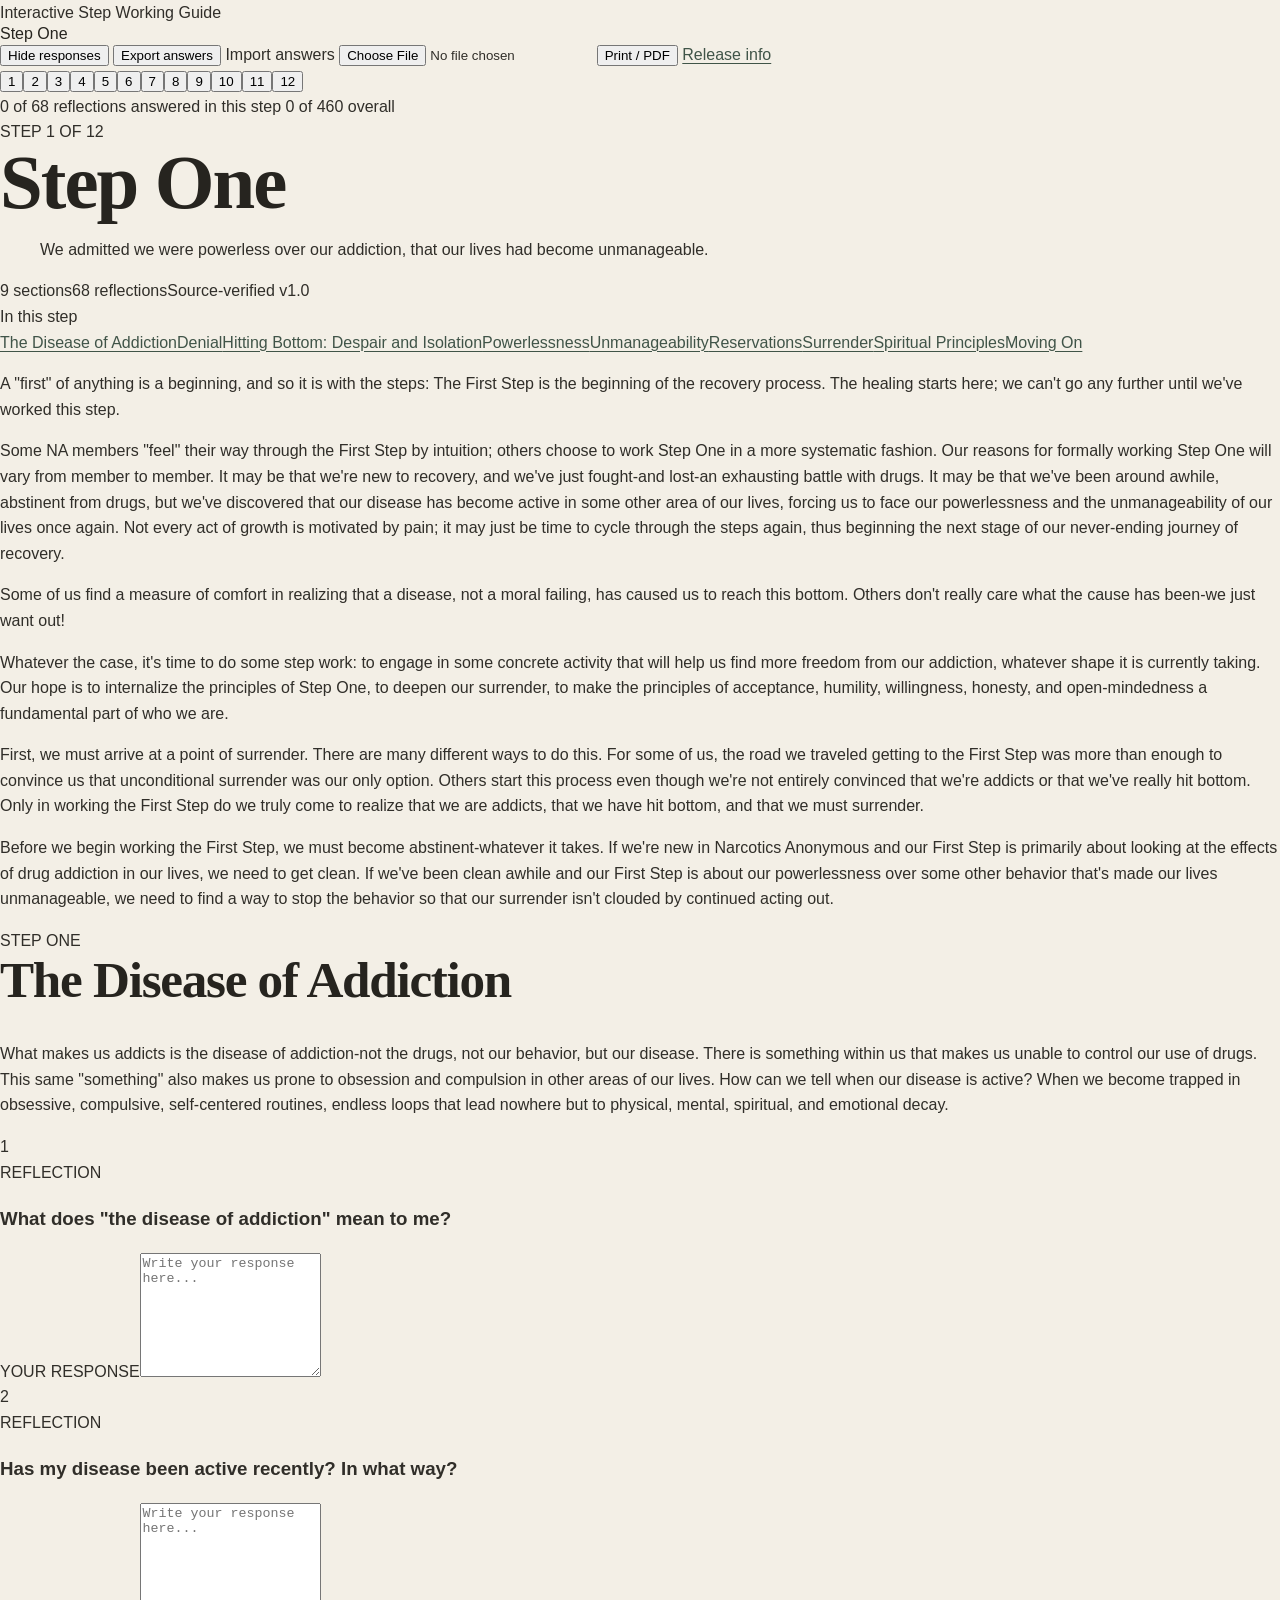
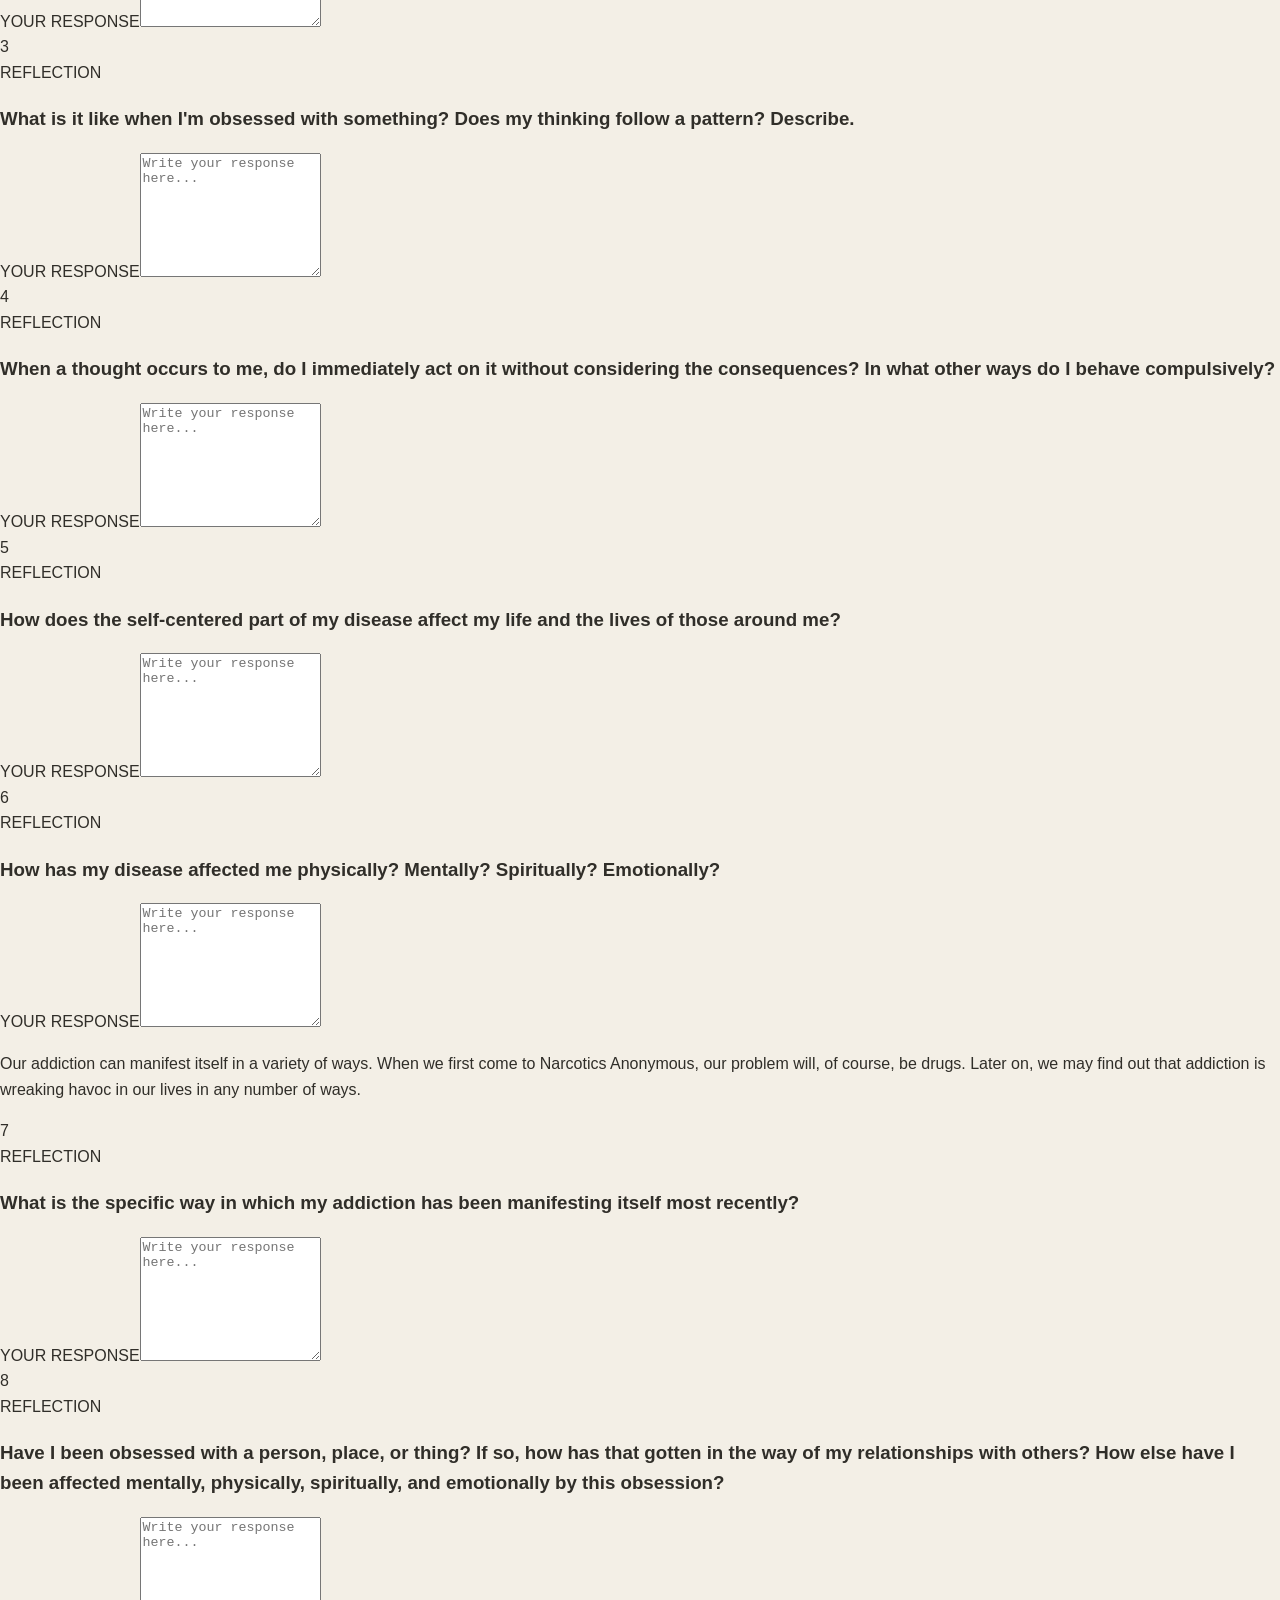
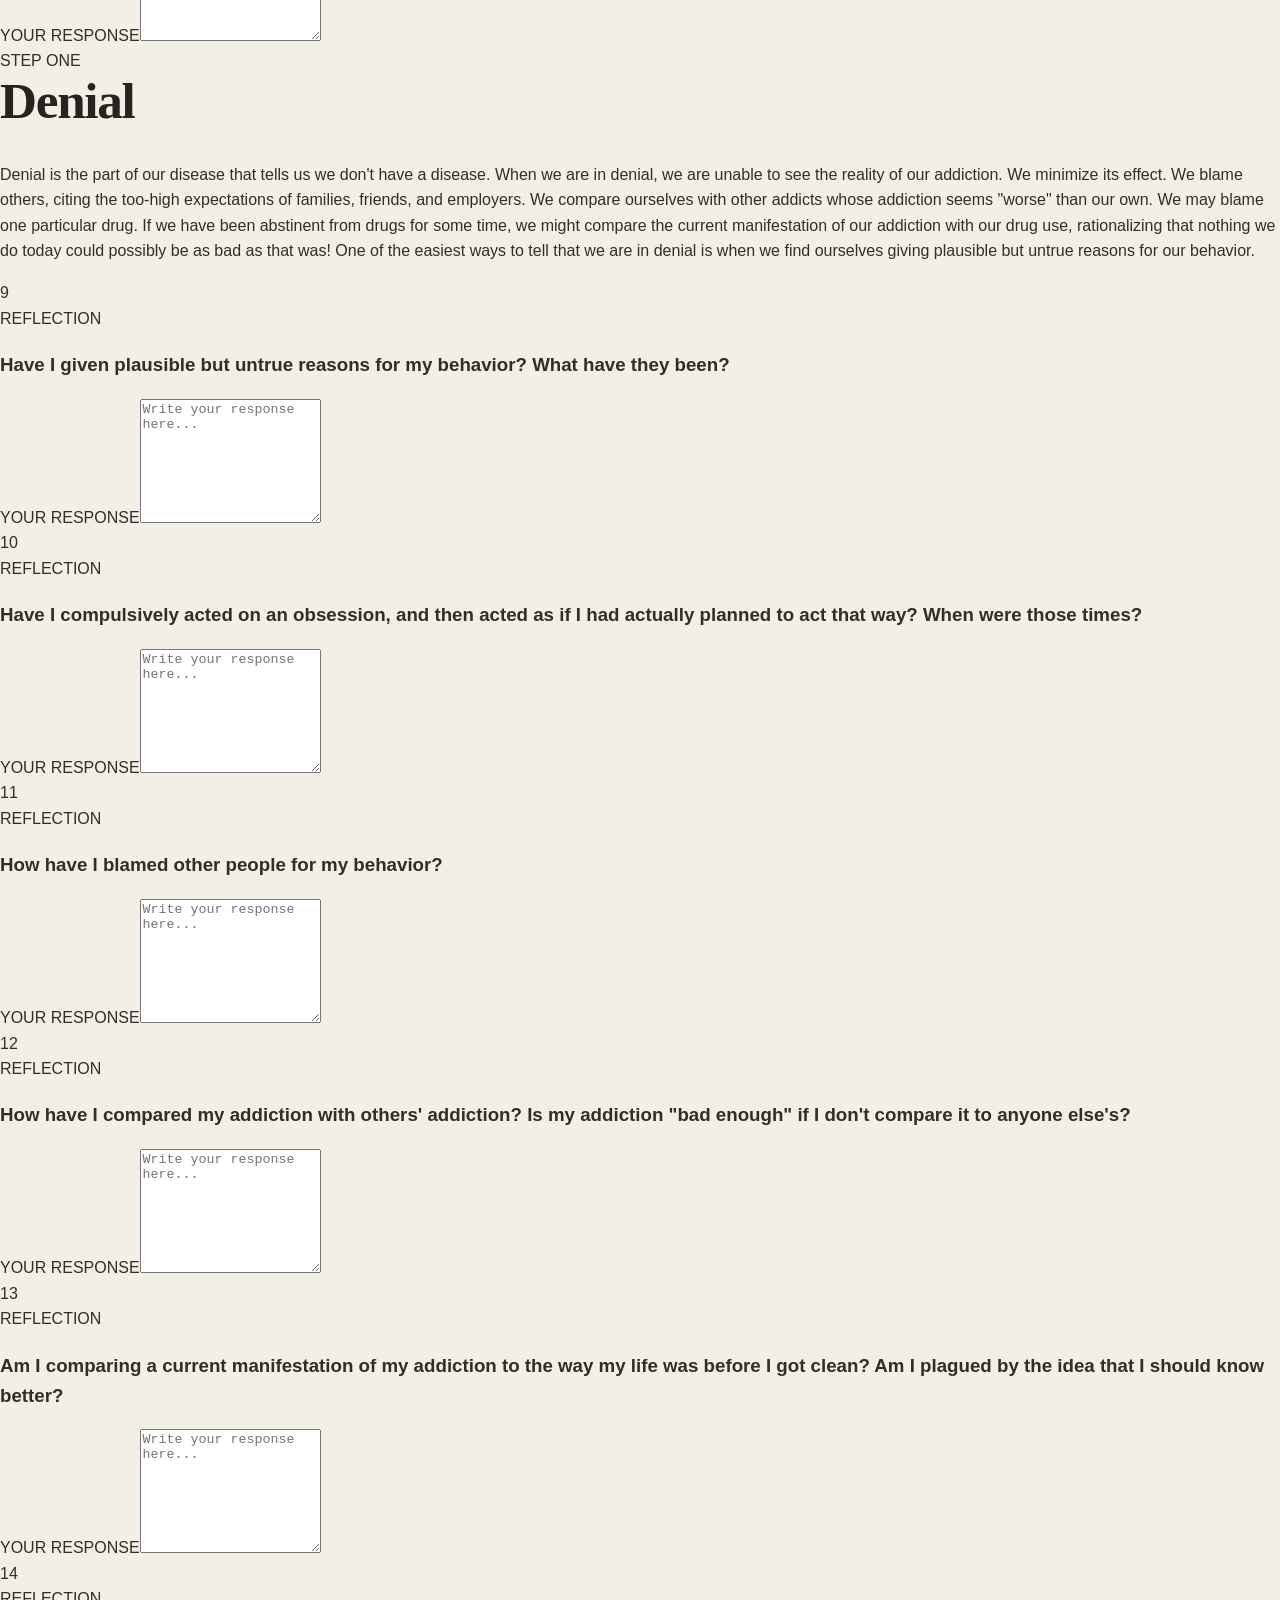
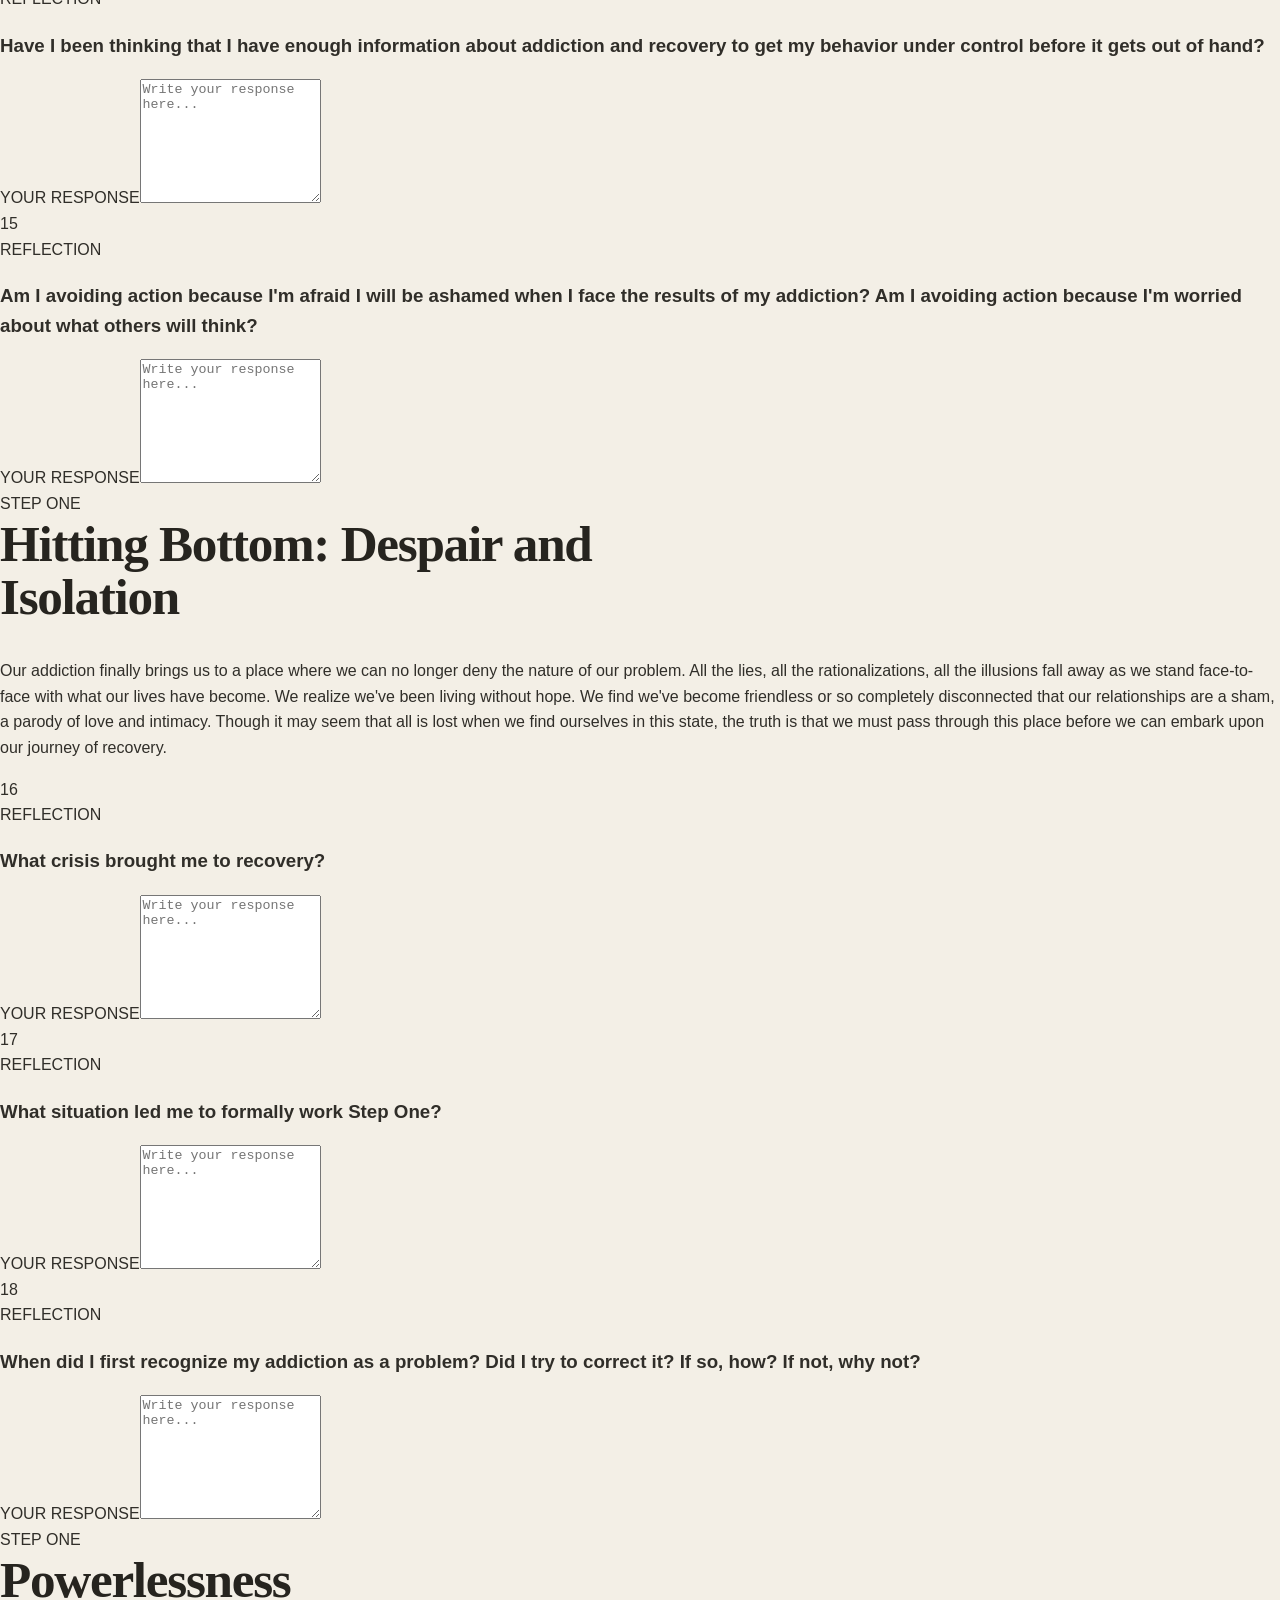
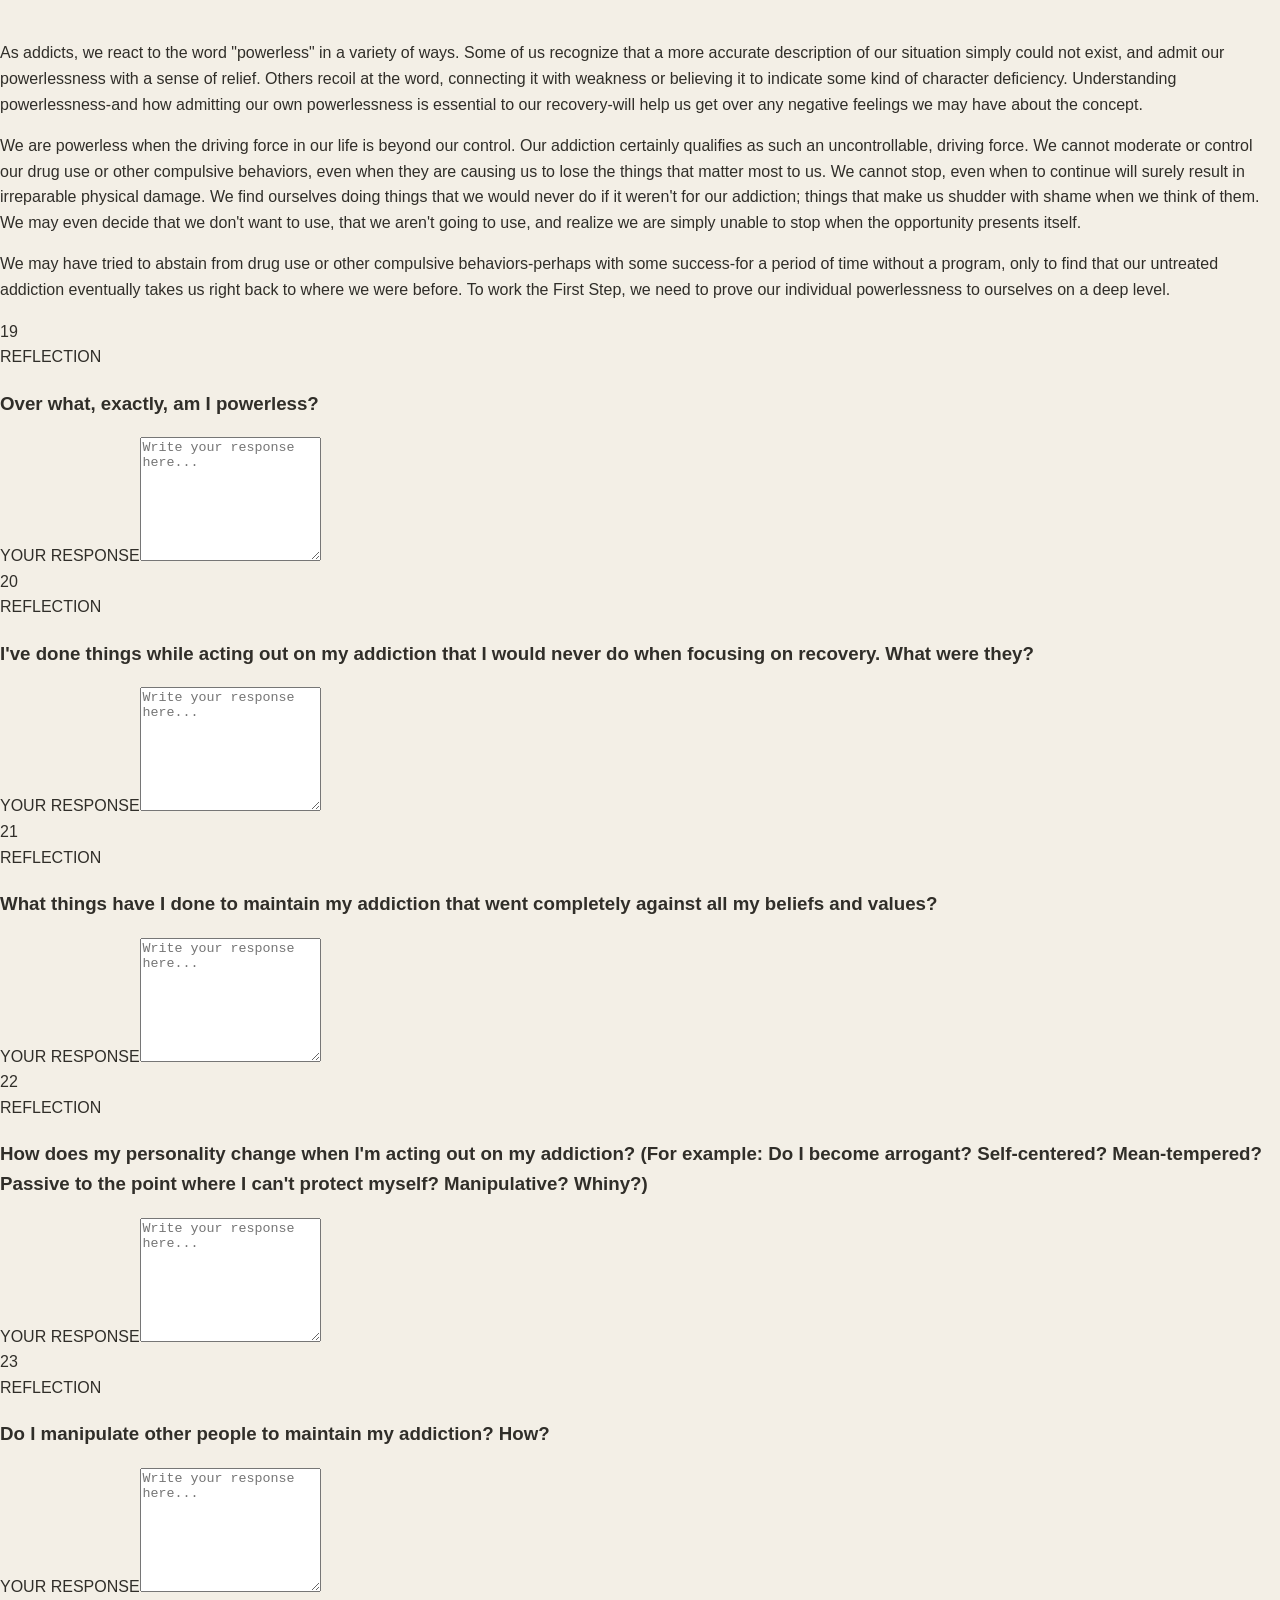
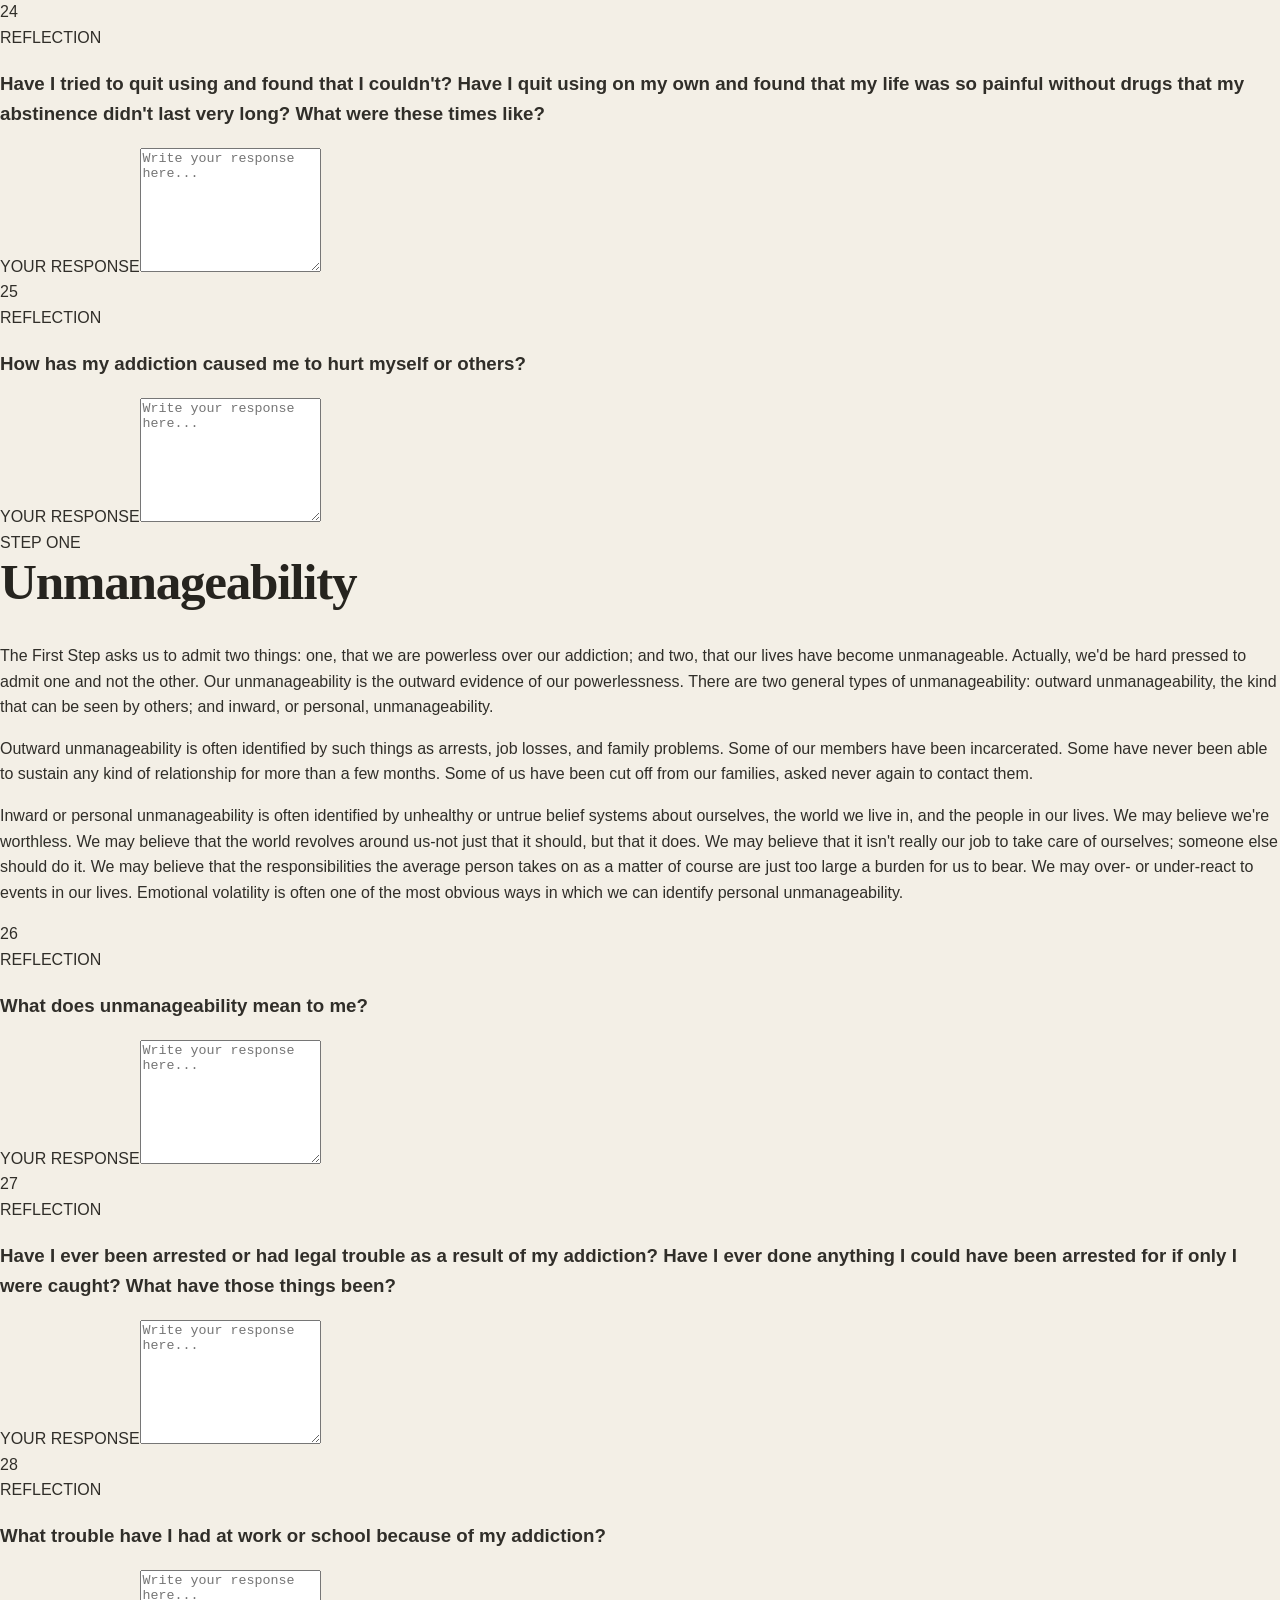
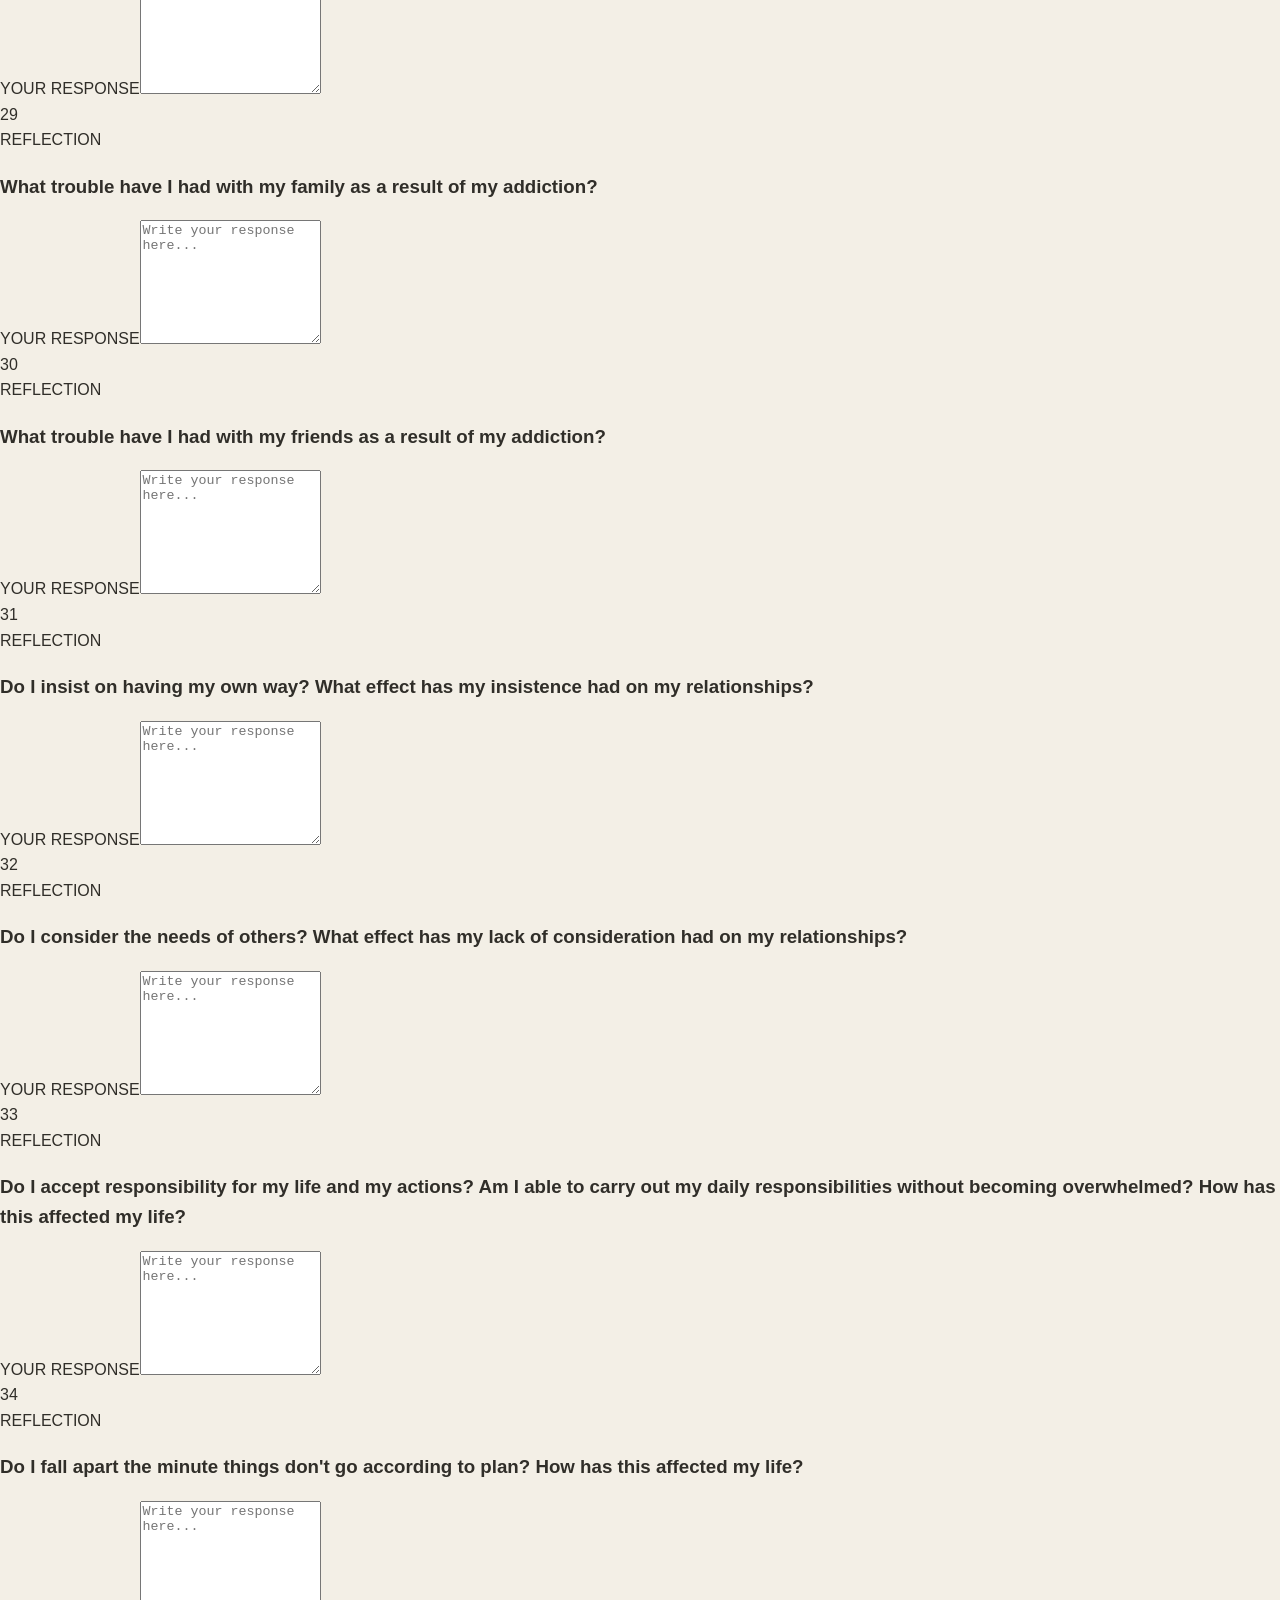
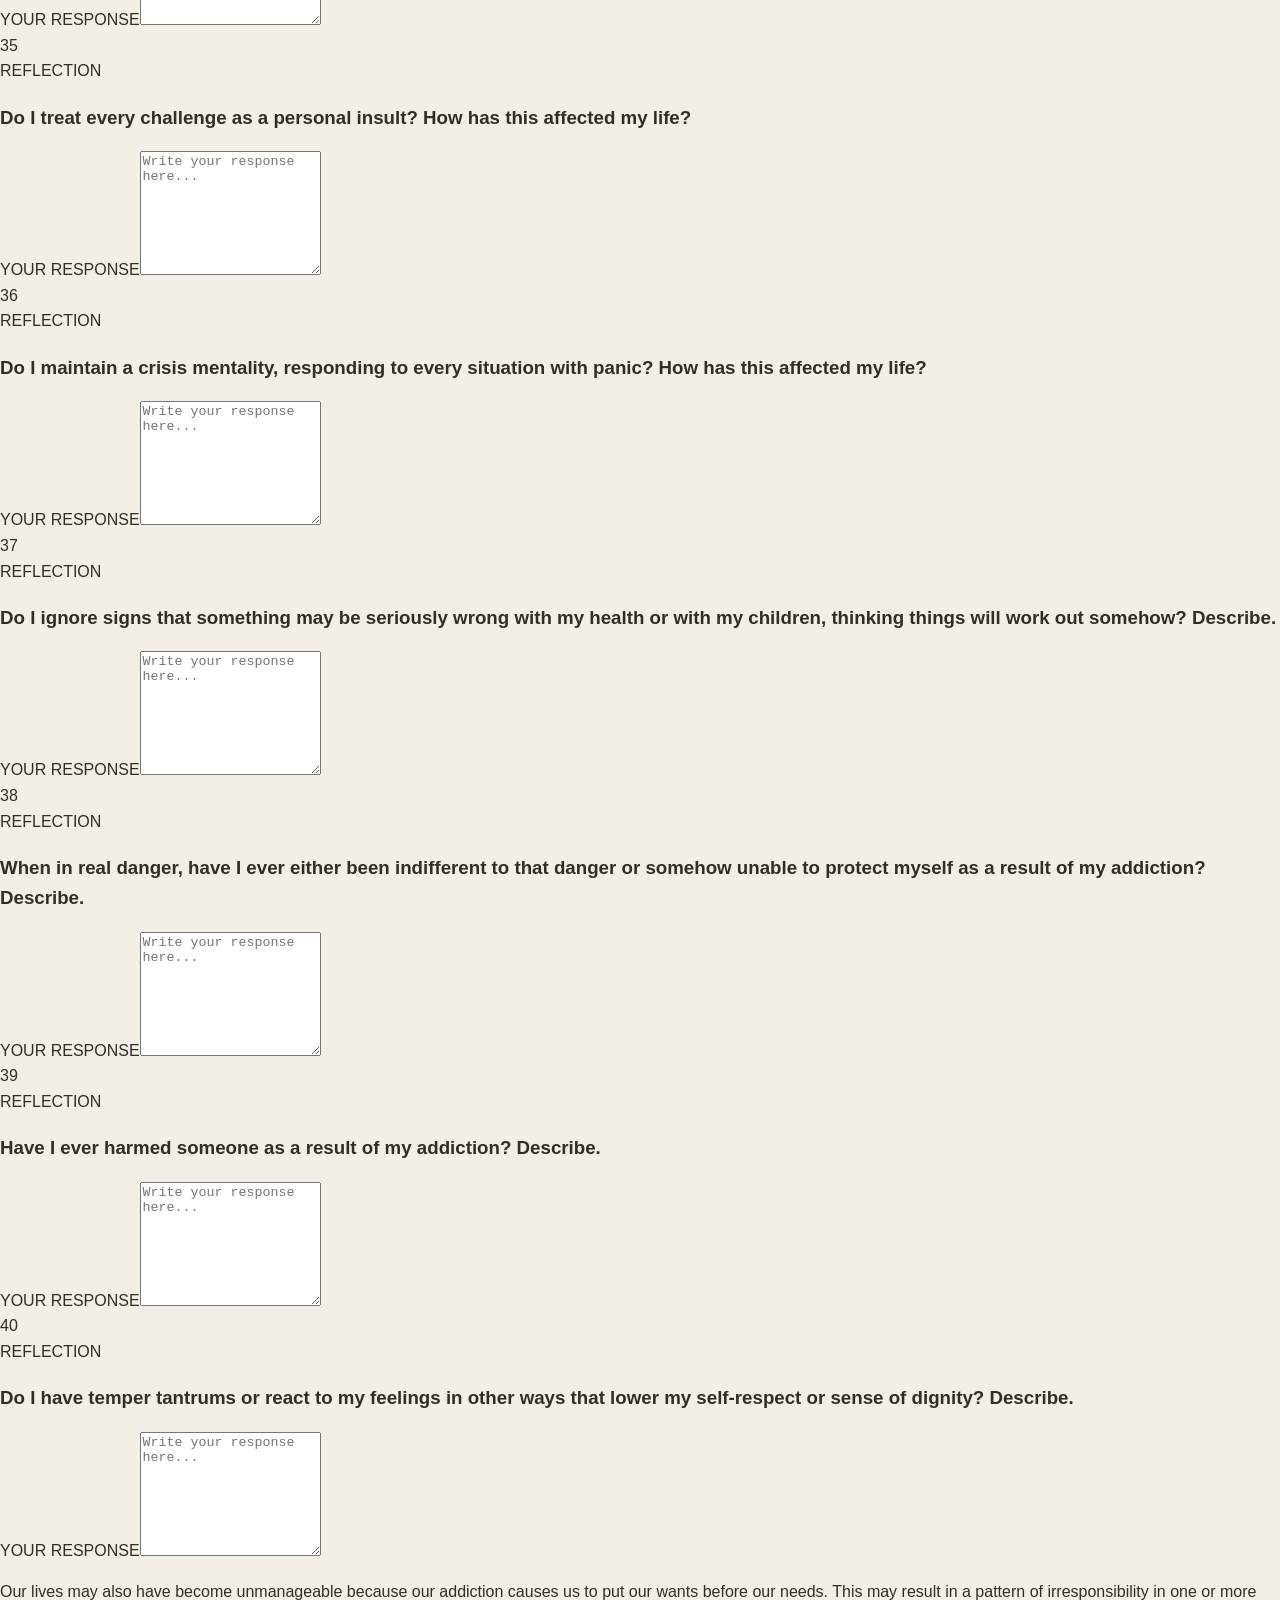
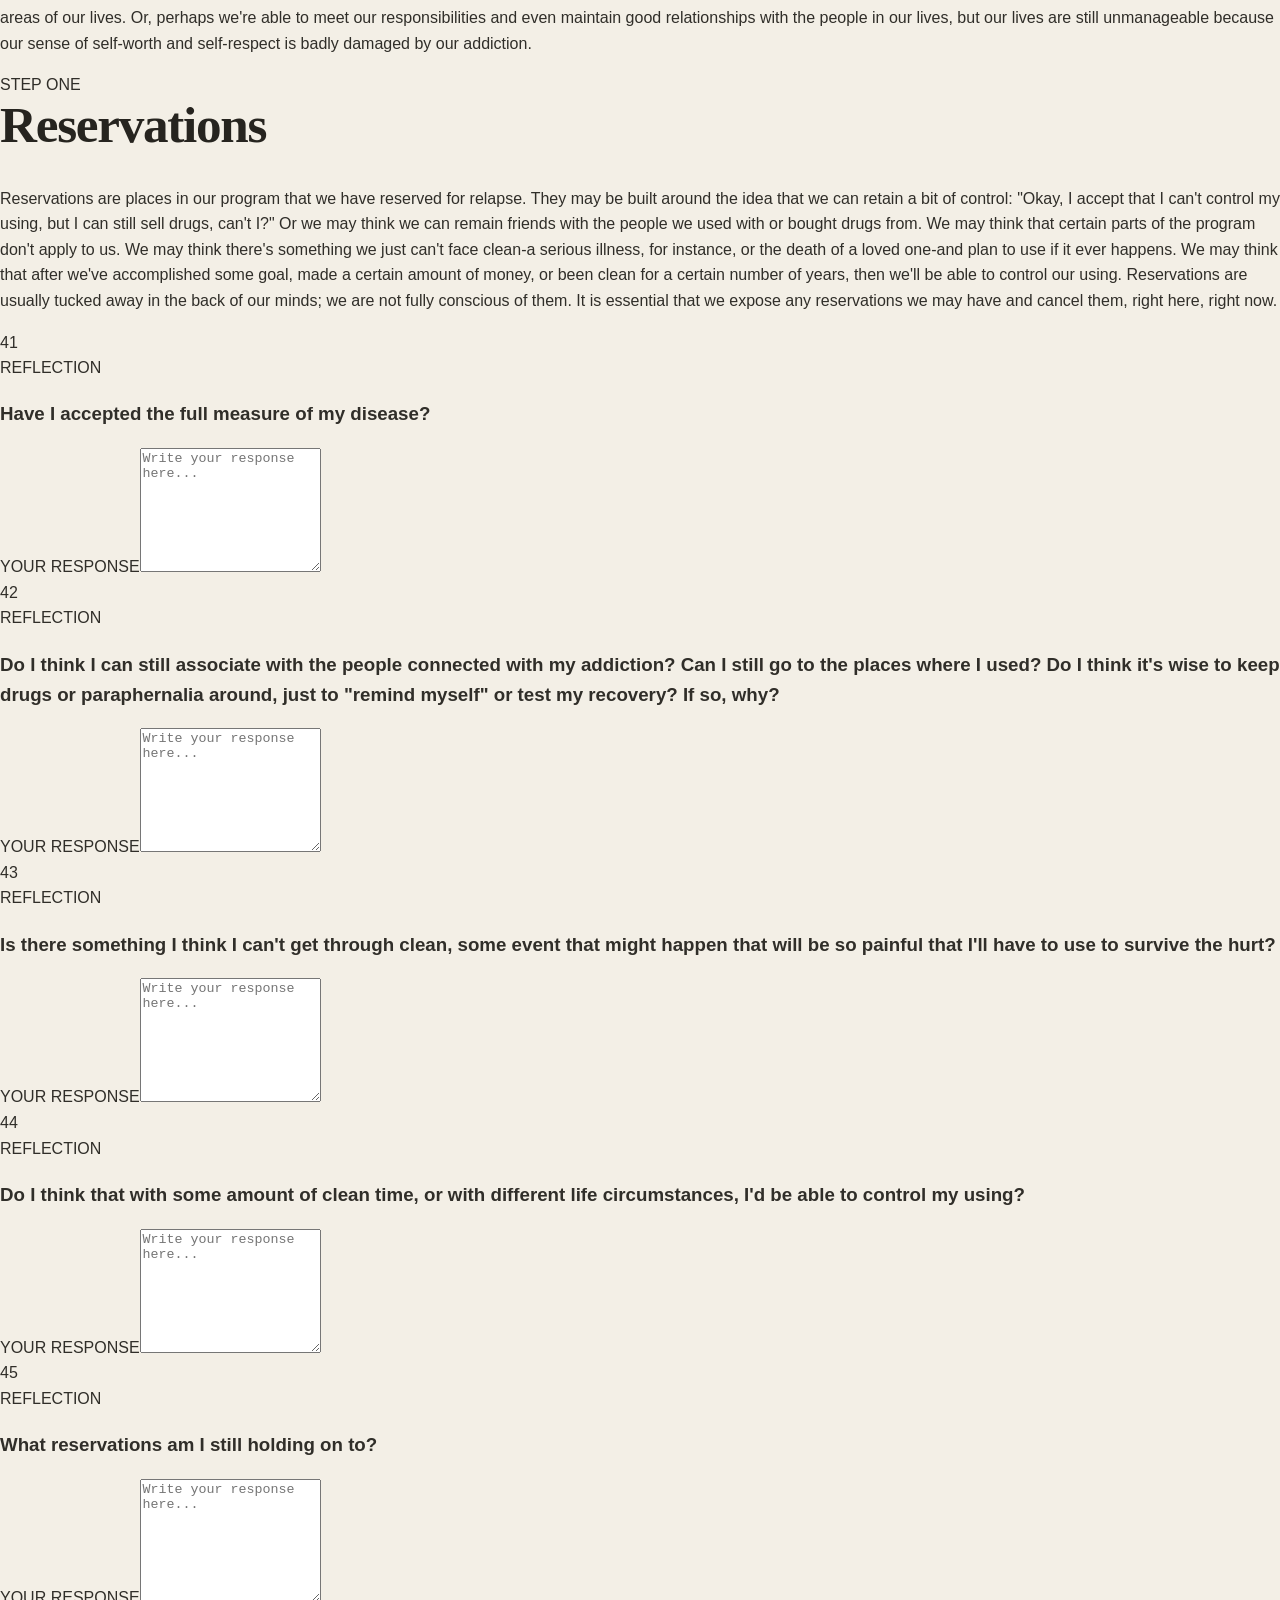
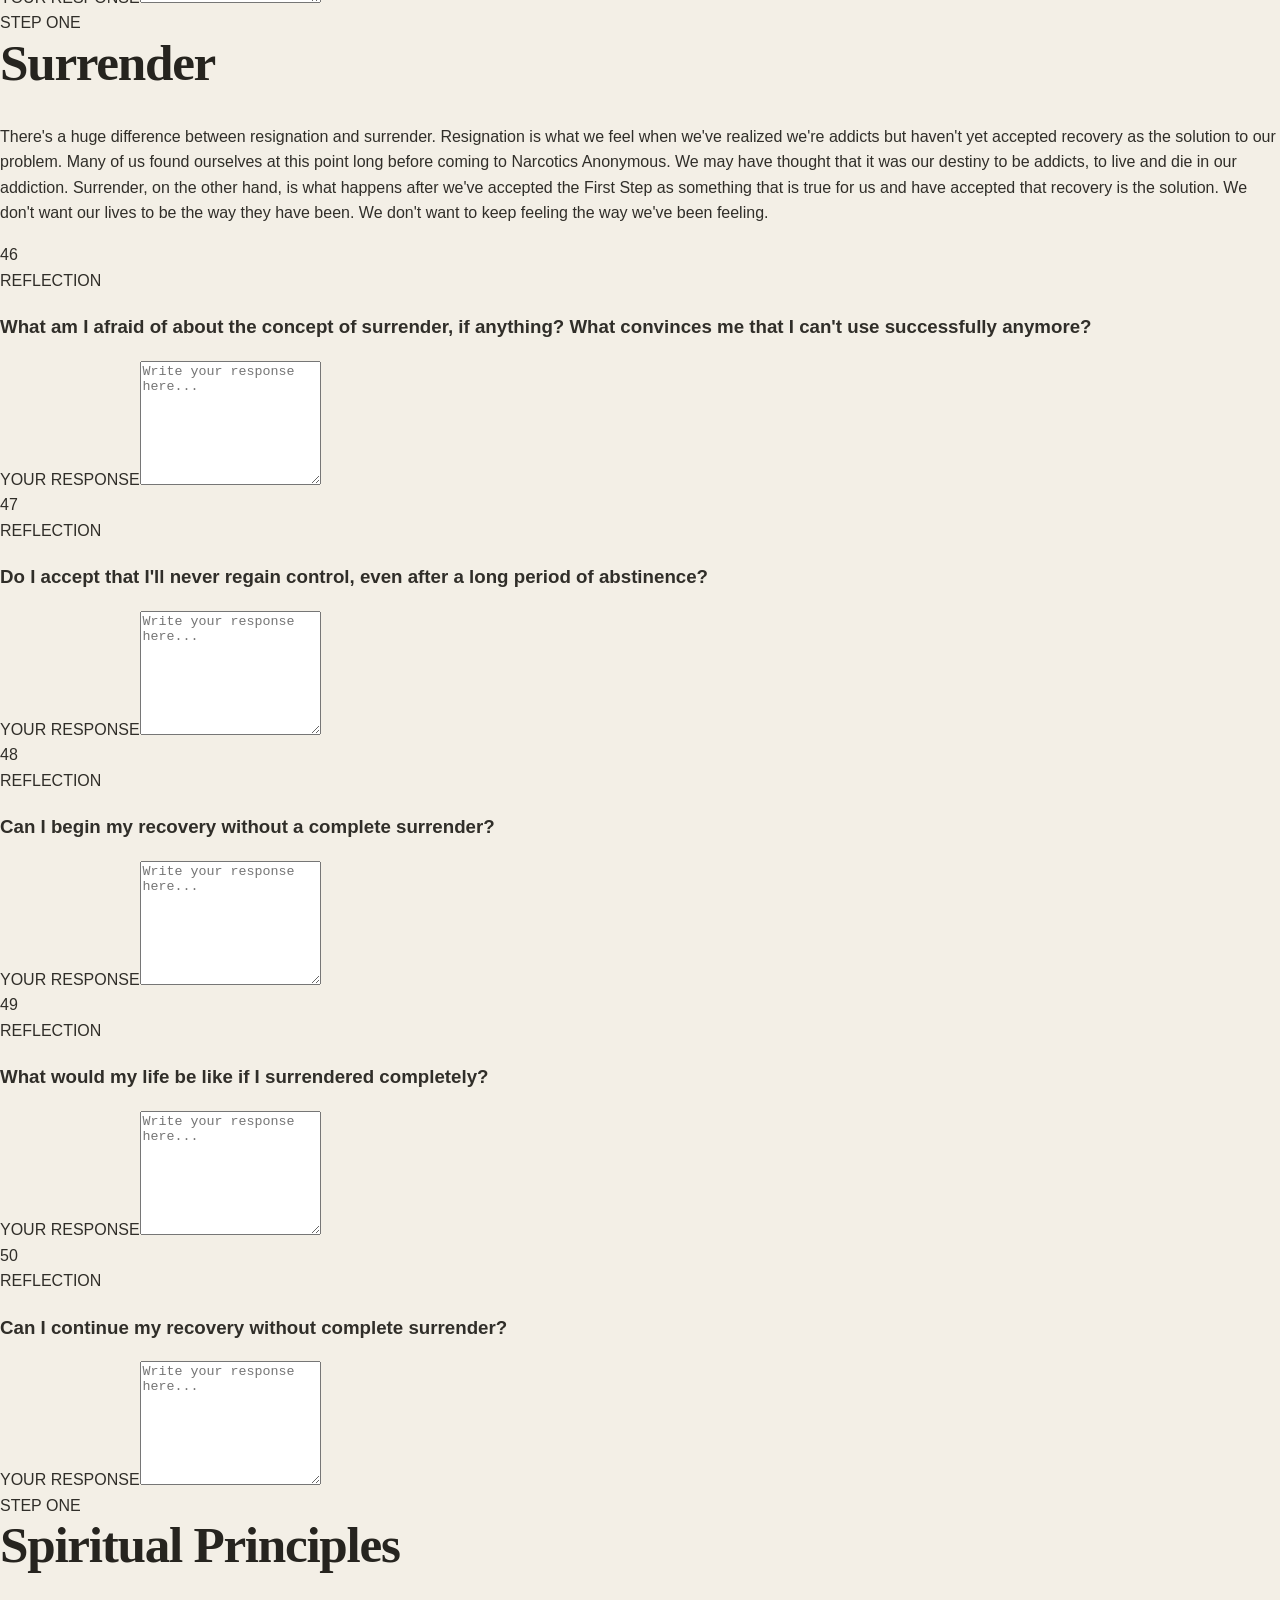
==== commit 1f02cb76: "QA fix: restore interactive GitHub Pages workbook" ====
--- a/index.html
+++ b/index.html
@@ -2,132 +2,80 @@
 <html lang="en">
 <head>
   <meta charset="utf-8">
-  <meta name="viewport" content="width=device-width,initial-scale=1,viewport-fit=cover">
+  <meta name="viewport" content="width=device-width, initial-scale=1, viewport-fit=cover">
   <meta name="theme-color" content="#f3efe6">
-  <meta name="color-scheme" content="light">
-  <meta name="description" content="Source-verified, native-text, fillable Twelve Step Working Guide workbook with 460 reflection fields.">
+  <meta name="description" content="Interactive, source-verified Twelve Step Working Guide with local autosave and 460 reflections.">
   <title>Interactive Step Working Guide</title>
   <link rel="stylesheet" href="styles.css">
 </head>
 <body>
-  <header class="site-header">
-    <div class="nav-shell">
-      <a class="brand" href="#top" aria-label="Interactive Step Working Guide home">
-        <span class="brand-kicker">Interactive</span>
-        <span class="brand-name">Step Working Guide</span>
-      </a>
-      <nav class="nav-links" aria-label="Primary navigation">
-        <a href="#release">Release</a>
-        <a href="#steps">Steps</a>
-        <a href="#about">About</a>
-        <a href="https://github.com/amy2213/step-working-guide">GitHub</a>
-      </nav>
+  <header class="topbar">
+    <div class="topbar-inner">
+      <div class="brand-wrap">
+        <div class="kicker">Interactive Step Working Guide</div>
+        <div id="brandStep" class="brand">Step One</div>
+      </div>
+      <div class="top-actions" aria-label="Workbook actions">
+        <button id="privacyBtn" class="ghost-btn" type="button" aria-pressed="false">Hide responses</button>
+        <button id="exportBtn" class="ghost-btn" type="button">Export answers</button>
+        <label class="ghost-btn import-label" for="importFile">Import answers</label>
+        <input id="importFile" class="sr-only" type="file" accept="application/json,.json">
+        <button id="printBtn" class="ghost-btn" type="button">Print / PDF</button>
+        <a class="ghost-btn link-btn" href="release.html">Release info</a>
+      </div>
+    </div>
+
+    <nav id="stepNav" class="step-nav" aria-label="Step navigation"></nav>
+
+    <div class="progress-shell" aria-label="Workbook progress">
+      <div class="progress-row">
+        <span id="progressText">0 of 0 reflections answered in this step</span>
+        <span id="overallProgressText">0 of 460 overall</span>
+      </div>
+      <div class="progress-bar" role="progressbar" aria-valuemin="0" aria-valuemax="100" aria-valuenow="0">
+        <div id="progressFill"></div>
+      </div>
     </div>
   </header>
 
-  <main id="top">
-    <section class="hero section-shell">
-      <div class="hero-copy">
-        <p class="eyebrow">Approved v1.0 release</p>
-        <h1>A complete digital Step Working Guide built for actually doing the work.</h1>
-        <p class="lede">Twelve steps, source-verified narrative, native searchable text, and 460 live multiline reflection fields in one fillable PDF.</p>
-        <div class="hero-actions">
-          <a class="button primary" href="#release">View release details</a>
-          <a class="button secondary" href="RELEASE_NOTES.md">Read release notes</a>
-        </div>
-      </div>
-      <aside class="release-card" aria-label="Release details">
-        <p class="release-label">Complete workbook</p>
-        <div class="metric"><strong>12</strong><span>steps</span></div>
-        <div class="metric"><strong>243</strong><span>pages</span></div>
-        <div class="metric"><strong>460</strong><span>live fields</span></div>
-        <div class="metric"><strong>v1.0</strong><span>approved release</span></div>
-        <p class="release-note">Every major section starts on a fresh page. Responses are multiline with no character limit.</p>
-      </aside>
-    </section>
-
-    <section class="trust-strip" aria-label="Workbook qualities">
-      <div>Source-verified</div>
-      <div>Native text</div>
-      <div>Fillable PDF</div>
-      <div>Local-first privacy</div>
-    </section>
-
-    <section id="release" class="section-shell section-block">
-      <div class="section-heading">
-        <p class="eyebrow">Definitive release set</p>
-        <h2>The working guide is finished, audited, and packaged.</h2>
-        <p>Version 1.0 consists of the approved complete master workbook plus twelve definitive individual step PDFs. Release manifests and checksums are tracked in this repository; generated binary artifacts are maintained separately from the source tree.</p>
-      </div>
-      <div class="artifact-grid">
-        <article class="artifact-card">
-          <span class="artifact-tag">Master</span>
-          <h3>Complete Interactive Step Working Guide</h3>
-          <p>243 pages with master contents, all twelve steps, bookmarks, and 460 live reflection fields.</p>
-          <code>Complete_Interactive_Step_Working_Guide.pdf</code>
-        </article>
-        <article class="artifact-card">
-          <span class="artifact-tag">Package</span>
-          <h3>12 Individual Step PDFs</h3>
-          <p>Definitive Step One through Step Twelve files, plus manifest and SHA-256 checksums.</p>
-          <code>NA_Step_Working_Guide_Individual_Steps_v1.0.zip</code>
-        </article>
-      </div>
-      <p class="release-links"><a href="release/ARTIFACTS.md">Artifact manifest and checksums</a> · <a href="RELEASE_NOTES.md">Full v1.0 release notes</a></p>
-    </section>
-
-    <section id="steps" class="section-shell section-block step-section">
-      <div class="section-heading">
-        <p class="eyebrow">Workbook map</p>
-        <h2>All twelve steps, one consistent system</h2>
-        <p>The master workbook begins each step on a fresh page and preserves the locked reflection-card design throughout.</p>
-      </div>
-      <div class="step-grid">
-        <div class="step-card"><span>01</span><strong>Step One</strong><small>Master page 3</small></div>
-        <div class="step-card"><span>02</span><strong>Step Two</strong><small>Master page 33</small></div>
-        <div class="step-card"><span>03</span><strong>Step Three</strong><small>Master page 56</small></div>
-        <div class="step-card"><span>04</span><strong>Step Four</strong><small>Master page 75</small></div>
-        <div class="step-card"><span>05</span><strong>Step Five</strong><small>Master page 114</small></div>
-        <div class="step-card"><span>06</span><strong>Step Six</strong><small>Master page 131</small></div>
-        <div class="step-card"><span>07</span><strong>Step Seven</strong><small>Master page 142</small></div>
-        <div class="step-card"><span>08</span><strong>Step Eight</strong><small>Master page 153</small></div>
-        <div class="step-card"><span>09</span><strong>Step Nine</strong><small>Master page 167</small></div>
-        <div class="step-card"><span>10</span><strong>Step Ten</strong><small>Master page 186</small></div>
-        <div class="step-card"><span>11</span><strong>Step Eleven</strong><small>Master page 210</small></div>
-        <div class="step-card"><span>12</span><strong>Step Twelve</strong><small>Master page 228</small></div>
-      </div>
-    </section>
-
-    <section id="about" class="section-shell section-block two-col">
-      <div>
-        <p class="eyebrow">Why this version exists</p>
-        <h2>Built from the source, not from screenshots.</h2>
-        <p>The finished workbook was reconstructed as native digital text and audited against the original source pages. During that audit, condensed and omitted narrative in the earlier browser data was identified and corrected before the final release.</p>
-        <p>The approved PDF is now the canonical version. The earlier browser prototype has been archived in the repository so it cannot be confused with the source-verified workbook.</p>
-      </div>
-      <div class="feature-list">
-        <div><strong>Search and select text</strong><span>No scanned-page layer in the finished workbook.</span></div>
-        <div><strong>Write as much as needed</strong><span>All response fields are multiline with no MaxLen restriction.</span></div>
-        <div><strong>Keep answers local</strong><span>The workbook is designed so responses live in the PDF file the user saves.</span></div>
-        <div><strong>Future archival export</strong><span>An expanded-answer edition is planned so long responses can be re-typeset into flowing pages.</span></div>
-      </div>
-    </section>
-
-    <section class="section-shell release-banner">
-      <div>
-        <p class="eyebrow">Release status</p>
-        <h2>Approved and locked</h2>
-        <p>Version 1.0 was approved October 10, 2026 after source-fidelity, form-structure, persistence, and multi-renderer QA.</p>
-      </div>
-      <a class="button secondary" href="release/ARTIFACTS.md">View manifest</a>
-    </section>
+  <main class="page-shell">
+    <article id="workbook" class="workbook" aria-live="polite"></article>
   </main>
 
-  <footer class="site-footer">
-    <div class="section-shell footer-inner">
-      <p>Independent digital workbook project. Not affiliated with or endorsed by Narcotics Anonymous World Services, Inc.</p>
-      <p><a href="https://github.com/amy2213/step-working-guide">Repository</a> · <a href="RELEASE_NOTES.md">Release notes</a></p>
+  <footer class="footer">
+    <div>
+      <strong>Private by default.</strong> Answers save only in this browser on this device unless you export them.
+    </div>
+    <div class="footer-actions">
+      <button id="prevBtn" type="button" class="text-btn">Previous step</button>
+      <button id="clearBtn" type="button" class="text-btn danger">Clear this step</button>
+      <button id="nextBtn" type="button" class="text-btn">Next step</button>
     </div>
   </footer>
+
+  <script src="archive/browser-prototype/data/step-2.js"></script>
+  <script src="archive/browser-prototype/data/step-3.js"></script>
+  <script src="archive/browser-prototype/data/step-4.js"></script>
+  <script src="archive/browser-prototype/data/step-7.js"></script>
+  <script src="archive/browser-prototype/data/final-source-fixes.js"></script>
+  <script src="data/step-1.js"></script>
+  <script src="data/step-5.js"></script>
+  <script src="data/step-6.js"></script>
+  <script src="data/step-8.js"></script>
+  <script src="data/step-9-part-1.js"></script>
+  <script src="data/step-9-part-2.js"></script>
+  <script src="data/step-9-part-3.js"></script>
+  <script src="data/step-9-part-4.js"></script>
+  <script src="data/step-10-part-1.js"></script>
+  <script src="data/step-10-part-2.js"></script>
+  <script src="data/step-10-part-3.js"></script>
+  <script src="data/step-11-part-1.js"></script>
+  <script src="data/step-11-part-2.js"></script>
+  <script src="data/step-11-part-3.js"></script>
+  <script src="data/step-12-part-1.js"></script>
+  <script src="data/step-12-part-2.js"></script>
+  <script src="data/step-12-part-3.js"></script>
+  <script src="data/bootstrap.js"></script>
+  <script src="app.js"></script>
 </body>
 </html>
